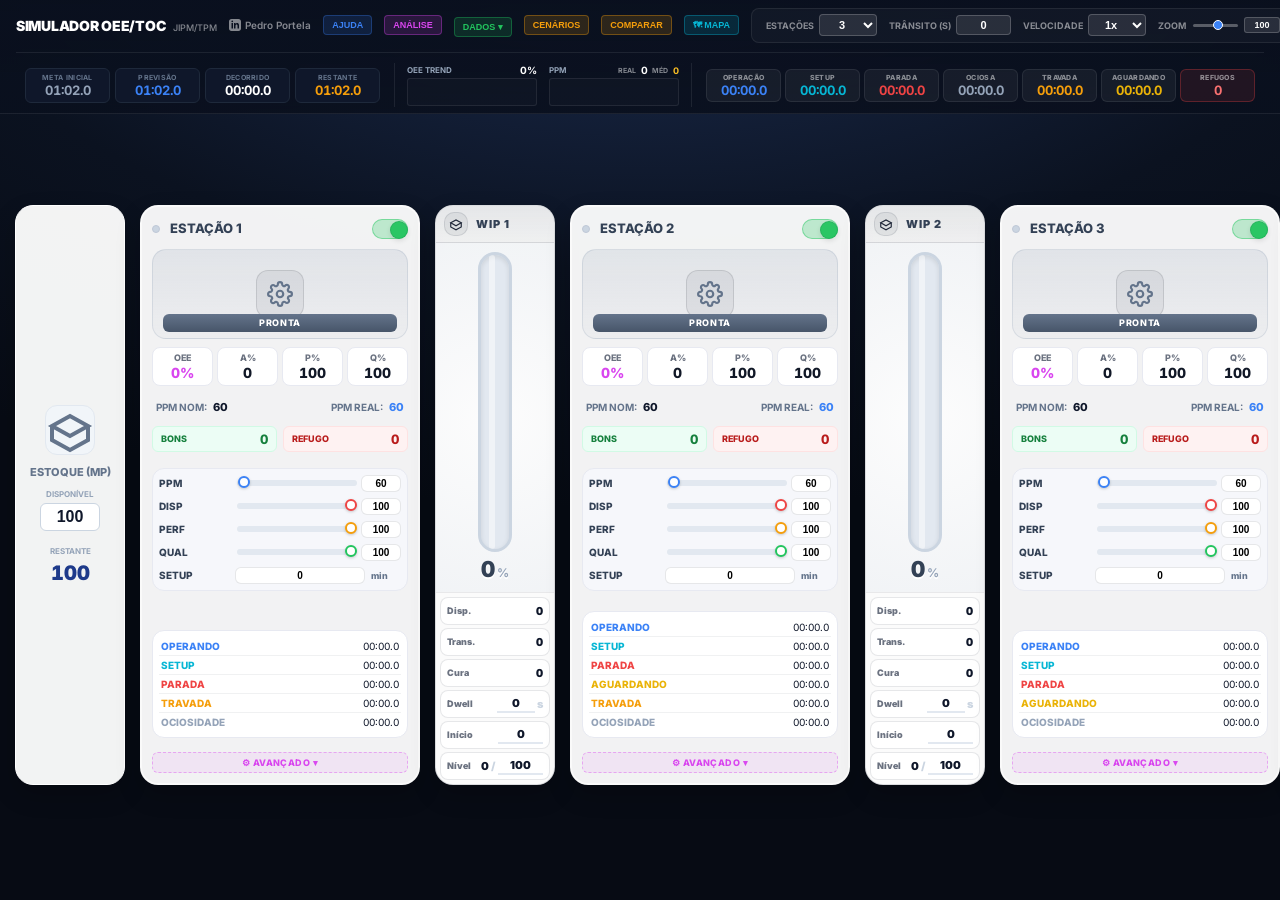
==== SIMULADOR - OEE.html @ 352d991d "Bloco 6.6: cenário com bifurcação + adicionar estação via MAPA - Toolbar do MAPA ganha [+ Estação]. " ====
<!doctype html>
<html lang="pt-br">
<head>
    <meta charset="utf-8"/>
    <meta name="viewport" content="width=device-width,initial-scale=1"/>
    <title>SIMULADOR - OEE / TOC</title>
    <link href="https://fonts.googleapis.com/css2?family=Inter:wght@400;600;800&family=Roboto+Mono:wght@500&display=swap" rel="stylesheet">
    <style>
        :root{
            --green:#22c55e; --red:#ef4444; --orange:#f59e0b; --yellow:#eab308;
            --blue:#3b82f6; --cyan: #06b6d4; --gray:#94a3b8; --navy:#1e3a8a;
            --purple: #d946ef; --purple-glow: rgba(217, 70, 239, 0.4);
            --bg-body: radial-gradient(1200px 600px at 50% -10%, #1d2f55 0%, #0b1220 60%, #070b14 100%);
            --top-bg: linear-gradient(180deg, rgba(10,16,30,.98), rgba(10,16,30,.92));
            --top-border: rgba(255,255,255,.08); --top-text: #fff; --top-muted: rgba(255,255,255,0.5);
            --input-bg: rgba(255,255,255,0.1); --input-border: rgba(255,255,255,0.2); --input-text: #fff;
            --panel2:#f6f7fb; --stroke:#e7e9f1; --shadow:0 10px 25px rgba(0,0,0,0.2);
            --text-main: #0f172a; --muted-main: #6b7280; --wip-w: 120px;
            --modal-bg: #0f172a; --modal-text: #f1f5f9; --modal-border: #1e293b;
        }
        input[type=number]::-webkit-inner-spin-button, input[type=number]::-webkit-outer-spin-button { -webkit-appearance: none; margin: 0; }
        input[type=number] { -moz-appearance: textfield; }
        body.light-mode {
            --bg-body: linear-gradient(135deg, #f0f2f5 0%, #e2e8f0 100%);
            --top-bg: rgba(255,255,255,0.95); --top-border: rgba(0,0,0,.06);
            --top-text: #1e293b; --top-muted: #64748b; --input-bg: #f1f5f9;
            --input-border: #cbd5e1; --input-text: #334155; --modal-bg: #ffffff;
            --modal-text: #0f172a; --modal-border: #cbd5e1;
        }
        *{box-sizing:border-box}
        body{ margin:0; font-family: 'Inter', sans-serif; color: var(--text-main); background: var(--bg-body); height:100vh; overflow:hidden; display: flex; flex-direction: column; transition: background 0.3s ease; }
        
        .topbar{ flex: 0 0 auto; z-index:30; padding: 6px 16px; background: var(--top-bg); border-bottom: 1px solid var(--top-border); backdrop-filter: blur(10px); display: flex; flex-direction: column; gap: 6px; color: var(--top-text); }
        .row1 { display: flex; align-items: center; justify-content: space-between; gap: 12px; height: 38px; }
        .left-group { display: flex; align-items: center; gap: 12px; }
        .brand-compact { display: flex; align-items: baseline; gap: 8px; }
        .brandTitle { font-weight: 900; font-size: 14px; color: var(--top-text); letter-spacing: -0.02em; white-space: nowrap; }
        .brandSub { font-size: 9px; color: var(--top-muted); font-weight: 500; white-space: nowrap; }
        .author-link { display: flex; align-items: center; gap: 4px; text-decoration: none; color: var(--top-muted); font-size: 10px; font-weight: 600; transition: color 0.2s; white-space: nowrap; }
        .author-link:hover { color: var(--top-text); }
        .author-link svg { width: 12px; height: 12px; fill: currentColor; }
        .help-btn { background: rgba(59, 130, 246, 0.15); border: 1px solid rgba(59, 130, 246, 0.3); color: var(--blue); padding: 4px 8px; border-radius: 4px; font-size: 9px; font-weight: 700; cursor: pointer; transition: all 0.2s; text-transform: uppercase; white-space: nowrap; }
        .help-btn:hover { background: var(--blue); color: #fff; border-color: var(--blue); }
        .center-configs { display: flex; align-items: center; gap: 12px; background: rgba(255,255,255,0.03); padding: 5px 14px; border-radius: 8px; border: 1px solid var(--top-border); }
        body.light-mode .center-configs { background: rgba(0,0,0,0.02); }
        .cfg { display: flex; align-items: center; gap: 5px; }
        .cfg-lbl { font-size: 9px; font-weight: 700; color: var(--top-muted); text-transform: uppercase; white-space: nowrap; }
        .cfg-input { background: var(--input-bg); border: 1px solid var(--input-border); color: var(--input-text); padding: 3px 5px; border-radius: 4px; font-weight: bold; font-size: 11px; width: 55px; text-align: center; }
        .cfg-input:focus { outline: none; border-color: var(--blue); }
        select.cfg-input { width: 58px; cursor: pointer; }
        select.cfg-input option { background: #fff; color: #333; }
        .zoom-row { display: flex; align-items: center; gap: 4px; }
        .zoom-row input[type=range] { width: 45px; height: 3px; background: rgba(255,255,255,0.3); border-radius: 2px; -webkit-appearance: none; cursor: pointer; }
        body.light-mode .zoom-row input[type=range] { background: rgba(0,0,0,0.2); }
        .zoom-row input[type=range]::-webkit-slider-thumb { -webkit-appearance: none; width: 10px; height: 10px; background: var(--blue); border-radius: 50%; border: 1px solid #fff; }
        .zoom-row input[type=number] { background: var(--input-bg); border: 1px solid var(--input-border); color: var(--top-text); width: 36px; padding: 2px; border-radius: 3px; text-align: center; font-size: 9px; font-weight: 700; }
        .right-group { display: flex; align-items: center; gap: 10px; }
        .toggles { display: flex; align-items: center; gap: 6px; }
        .tgl { display: flex; align-items: center; gap: 5px; font-size: 10px; font-weight: 600; color: var(--top-muted); cursor: pointer; padding: 4px 10px; border-radius: 4px; background: rgba(255,255,255,0.05); border: 1px solid var(--top-border); transition: all 0.2s; white-space: nowrap; }
        .tgl:hover { background: rgba(255,255,255,0.1); }
        .tgl input { width: 12px; height: 12px; accent-color: var(--cyan); margin: 0; cursor: pointer; }
        body.light-mode .tgl { background: rgba(0,0,0,0.03); }
        body.light-mode .tgl:hover { background: rgba(0,0,0,0.06); }
        .btns { display: flex; align-items: center; gap: 6px; }
        .iconBtn { background: var(--input-bg); border: 1px solid var(--input-border); color: var(--input-text); width: 28px; height: 28px; border-radius: 50%; cursor: pointer; font-size: 14px; display: grid; place-items: center; }
        .iconBtn:hover { background: rgba(255,255,255,0.15); }
        .startBtn { border-radius: 5px; background: var(--green); color: #052e16; border: none; padding: 0 14px; font-weight: 800; cursor: pointer; font-size: 11px; display: flex; align-items: center; gap: 5px; height: 28px; }
        .startBtn:hover { filter: brightness(1.1); }
        .startBtn:active { transform: scale(0.96); }
        .theme-toggle { display: flex; align-items: center; gap: 5px; }
        .theme-lbl { font-size: 9px; font-weight: 700; color: var(--top-muted); white-space: nowrap; }
        .switch { position: relative; width: 28px; height: 16px; }
        .switch input { opacity: 0; width: 0; height: 0; }
        .slider { position: absolute; cursor: pointer; top: 0; left: 0; right: 0; bottom: 0; background-color: #cbd5e1; transition: .3s; border-radius: 16px; }
        .slider:before { position: absolute; content: ""; height: 10px; width: 10px; left: 3px; bottom: 3px; background-color: white; transition: .3s; border-radius: 50%; }
        input:checked + .slider { background-color: var(--blue); }
        input:checked + .slider:before { transform: translateX(12px); }
        .switch input:checked + .slider.green-mode { background-color: #15803d !important; }
        .switch input:checked + .slider.green-mode:before { transform: translateX(12px); }
        
        .row2 { display: flex; align-items: center; justify-content: center; gap: 14px; padding-top: 10px; margin-top: 2px; border-top: 1px solid var(--top-border); }
        .time-group { display: flex; gap: 5px; }
        .time-card { background: #0f172a; border: 1px solid #1e293b; padding: 4px 10px; border-radius: 6px; display: flex; flex-direction: column; align-items: center; min-width: 85px; }
        body.light-mode .time-card { background: #fff; border-color: #e2e8f0; }
        body.light-mode .time-val { color: #0f172a; }
        .time-lbl { font-size: 7px; color: #64748b; font-weight: 700; text-transform: uppercase; letter-spacing: 0.3px; }
        .time-val { font-size: 13px; color: #fff; font-weight: 700; font-family: 'Inter', sans-serif; font-variant-numeric: tabular-nums; }
        .time-val.est { color: #94a3b8; }
        .time-val.curr { color: var(--blue); }
        .time-val.rem { color: var(--orange); }
        
        .chart-group { display: flex; gap: 12px; height: 44px; align-items: center; padding: 0 12px; border-left: 1px solid var(--top-border); border-right: 1px solid var(--top-border); }
        .mini-chart { display: flex; flex-direction: column; gap: 2px; width: 130px; }
        .chart-lbl { font-size: 8px; color: #94a3b8; font-weight: 700; display: flex; justify-content: space-between; align-items: center; }
        .chart-val-box { display: flex; gap: 4px; align-items: center; }
        .cv-main { color: var(--top-text); font-size: 10px; font-weight: 700; }
        .cv-sub { color: #fbbf24; font-size: 9px; }
        .cv-lbl-small { font-size: 7px; color: var(--top-muted); margin-right: 1px; }
        body.light-mode .cv-sub { color: var(--orange); }
        .svg-box { height: 28px; width: 100%; background: rgba(255,255,255,0.02); border-radius: 3px; overflow: hidden; border: 1px solid var(--top-border); }
        body.light-mode .svg-box { background: rgba(0,0,0,0.03); }
        .svg-box svg { display: block; width: 100%; height: 100%; }
        .chart-line { fill: none; stroke-width: 1.5; vector-effect: non-scaling-stroke; }
        
        .state-group { display: flex; gap: 4px; }
        .state-pill { display: flex; flex-direction: column; align-items: center; justify-content: center; padding: 3px 8px; min-width: 75px; border-radius: 6px; background: rgba(255,255,255,0.05); border: 1px solid var(--top-border); }
        body.light-mode .state-pill { background: #fff; border-color: #e2e8f0; }
        .state-pill.scrap-pill { border-color: rgba(239,68,68,0.3); background: rgba(239,68,68,0.1); }
        .st-lbl { font-size: 7px; font-weight: 800; color: var(--top-muted); text-transform: uppercase; letter-spacing: 0.3px; }
        .st-val { font-size: 13px; font-weight: 700; color: var(--top-text); font-variant-numeric: tabular-nums; }
        .st-op .st-val { color: var(--blue); }
        .st-pd .st-val { color: var(--red); }
        .st-oc .st-val { color: var(--gray); }
        .st-tr .st-val { color: var(--orange); }
        .st-ag .st-val { color: var(--yellow); }
        .st-sc .st-val { color: #f87171; }
        .st-su .st-val { color: var(--cyan); }
        
        .main { flex: 1 1 auto; width: 100%; overflow: auto; display: flex; align-items: flex-start; position: relative; padding-top: 10px; }
        .board { margin: auto; padding: 15px 15px 30px 15px; position: relative; display: flex; gap: 15px; align-items: flex-start; width: max-content; min-width: min-content; transform-origin: top center; transition: transform 0.1s linear; }
        .station, .nodeBox, .wipCol { margin-bottom: 20px; }
        .animLayer { position: absolute; inset: 0; pointer-events: none; z-index: 50; overflow: hidden; }
        .animBox { position: absolute; width: 16px; height: 16px; border-radius: 4px; border: 1px solid rgba(255,255,255,.8); box-shadow: 0 4px 10px rgba(0,0,0,0.3); opacity: 0; }
        body.light-mode .animBox { border: 1px solid rgba(0,0,0,0.1); }
        .animBox.normal { background: var(--blue); }
        .animBox.scrap { background: var(--red); }
        
        .nodeBox { flex: 0 0 110px; background: rgba(255,255,255,0.95); border-radius: 18px; padding: 15px 10px; display: flex; flex-direction: column; align-items: center; justify-content: center; box-shadow: var(--shadow); border: 1px solid #fff; min-height: 580px; z-index: 2; text-align: center; }
        .nodeBox .iconArea { width: 50px; height: 50px; background: #f1f5f9; border-radius: 12px; display: grid; place-items: center; margin-bottom: 10px; border: 1px solid #e2e8f0; color: #64748b; }
        .nodeBox .label { font-size: 11px; font-weight: 800; color: #64748b; text-transform: uppercase; }
        .lot-input-group { margin-top: 10px; display: flex; flex-direction: column; gap: 4px; align-items: center; }
        .lot-input-group label { font-size: 8px; font-weight: bold; color: #94a3b8; text-align: center; }
        .lot-input-group input { width: 60px; text-align: center; font-size: 16px; font-weight: bold; color: var(--text-main); border: 1px solid #cbd5e1; border-radius: 6px; padding: 4px; background: #fff; }
        .checkbox-group { margin-top: 15px; display: flex; flex-direction: column; align-items: center; gap: 4px; }
        .checkbox-lbl { font-size: 9px; font-weight: 800; color: #64748b; }
        #badgeLot { font-weight: 900; font-size: 20px; color: var(--navy); font-variant-numeric: tabular-nums; margin-top: 5px; }
        .stock-available-label { font-size: 8px; font-weight: 700; color: #94a3b8; margin-top: 2px; }
        .final-val { font-size: 28px; font-weight: 900; color: #16a34a; margin-top: 5px; font-variant-numeric: tabular-nums; }
        
        .station { flex: 0 0 280px; min-height: 580px; border-radius: 18px; background: rgba(255,255,255,.95); border: 2px solid rgba(255,255,255,.65); box-shadow: var(--shadow); padding: 10px; display: flex; flex-direction: column; gap: 8px; position: relative; color: var(--text-main); z-index: 2; transition: border-color 0.3s, box-shadow 0.3s; }
        .station.is-bottleneck { border-color: var(--purple); box-shadow: 0 0 25px var(--purple-glow); z-index: 3; }
        .bottleneck-badge { display: none; font-size: 13px; font-weight: 900; color: #fff; background: var(--purple); padding: 2px 8px; border-radius: 99px; animation: pulseBadge 2s infinite; }
        .station.is-bottleneck .bottleneck-badge { display: block; }
        @keyframes pulseBadge { 0%, 100% { transform: scale(1); opacity: 1; } 50% { transform: scale(1.05); opacity: 0.9; } }
        
        .stationHead { display: flex; align-items: center; justify-content: space-between; gap: 10px; min-height: 24px; }
        .stationTitle { display: flex; align-items: center; gap: 8px; font-weight: 800; font-size: 13px; color: #334155; }
        .station-name-input { background: transparent; border: none; font: inherit; font-weight: 800; color: inherit; width: 100px; padding: 2px; border-bottom: 1px solid transparent; }
        .station-name-input:focus { border-bottom-color: var(--blue); outline: none; }
        .dot { width: 8px; height: 8px; border-radius: 999px; background: #cbd5e1; border: 1px solid #bfc8d6; }
        .toggle { position: relative; width: 36px; height: 20px; border-radius: 999px; background: #e5e7eb; border: 1px solid #d1d5db; cursor: pointer; }
        .toggle::after { content: ''; position: absolute; top: 1px; left: 1px; width: 16px; height: 16px; border-radius: 999px; background: #fff; border: 1px solid rgba(17,24,39,.10); box-shadow: 0 2px 5px rgba(0,0,0,.1); transition: all .18s ease; }
        .toggle.on { background: rgba(34,197,94,.25); border-color: rgba(34,197,94,.45); }
        .toggle.on::after { left: 17px; background: rgba(34,197,94,.95); }
        .visual { height: 90px; border-radius: 14px; background: linear-gradient(180deg, rgba(148,163,184,.18), rgba(148,163,184,.05)); border: 1px solid rgba(148,163,184,.25); display: flex; align-items: center; justify-content: center; position: relative; overflow: hidden; }
        @keyframes spinGear { from { transform: rotate(0deg); } to { transform: rotate(360deg); } }
        .machineIcon { width: 48px; height: 48px; border-radius: 12px; background: rgba(17,24,39,.06); border: 1px solid rgba(17,24,39,.12); display: grid; place-items: center; transition: all 0.4s ease; }
        .machineIcon svg { width: 26px; height: 26px; stroke: #64748b; transition: stroke 0.3s ease; }
        .machineIcon.state-run { background: rgba(34,197,94, 0.15); border-color: rgba(34,197,94, 0.4); box-shadow: 0 0 20px rgba(34,197,94, 0.25); }
        .machineIcon.state-run svg { stroke: #16a34a; animation: spinGear 3s linear infinite; }
        .machineIcon.state-down { background: rgba(239,68,68, 0.15); border-color: rgba(239,68,68, 0.4); }
        .machineIcon.state-down svg { stroke: #dc2626; }
        .machineIcon.state-setup { background: rgba(6,182,212, 0.15); border-color: rgba(6,182,212, 0.4); }
        .machineIcon.state-setup svg { stroke: var(--cyan); }
        .machineIcon.state-finished { background: rgba(217, 70, 239, 0.15); border-color: rgba(217, 70, 239, 0.4); }
        .machineIcon.state-finished svg { stroke: var(--purple); }
        .statusPill { position: absolute; left: 10px; right: 10px; bottom: 6px; height: 18px; border-radius: 6px; display: flex; align-items: center; justify-content: center; font-size: 9px; font-weight: 800; letter-spacing: .06em; color: #fff; }
        .statusPill.gray { background: linear-gradient(180deg, #64748b, #475569); }
        .statusPill.green { background: linear-gradient(180deg, #065f46, #16a34a); }
        .statusPill.red { background: linear-gradient(180deg, #7f1d1d, #ef4444); }
        .statusPill.orange { background: linear-gradient(180deg, #d97706, #f59e0b); }
        .statusPill.yellow { background: linear-gradient(180deg, #ca8a04, #eab308); color: #422006; }
        .statusPill.cyan { background: linear-gradient(180deg, #0891b2, #06b6d4); }
        .statusPill.purple { background: linear-gradient(180deg, #7e22ce, #a855f7); }
        .kpiRow { display: grid; grid-template-columns: repeat(4, 1fr); gap: 4px; }
        .kbox { border-radius: 8px; background: #fff; border: 1px solid var(--stroke); padding: 4px 2px; text-align: center; }
        .kbox .klabel { font-size: 9px; color: var(--muted-main); font-weight: 800; }
        .kbox .kval { margin-top: 1px; font-size: 14px; font-weight: 800; color: var(--purple); font-variant-numeric: tabular-nums; }
        .kbox .kval.small { color: #111827; }
        .info-header { display: flex; justify-content: space-between; padding: 0 4px; margin-top: 6px; margin-bottom: 4px; font-size: 10px; font-weight: 700; color: #64748b; }
        .info-header b { color: #0f172a; margin-left: 4px; font-weight: 800; font-size: 11px; }
        .info-header .blue { color: var(--blue); }
        .info-cards { display: grid; grid-template-columns: 1fr 1fr; gap: 6px; margin-bottom: 6px; }
        .card-stat { display: flex; justify-content: space-between; align-items: center; padding: 4px 8px; border-radius: 6px; border: 1px solid transparent; }
        .card-stat.green { background: #ecfdf5; border-color: #d1fae5; color: #15803d; }
        .card-stat.red { background: #fef2f2; border-color: #fee2e2; color: #b91c1c; }
        .card-stat span { font-size: 9px; font-weight: 800; text-transform: uppercase; }
        .card-stat b { font-size: 13px; font-weight: 800; font-variant-numeric: tabular-nums; }
        .sliders { margin-top: 2px; display: flex; flex-direction: column; gap: 6px; padding: 6px; border-radius: 12px; background: var(--panel2); border: 1px solid var(--stroke); }
        .srow { display: grid; grid-template-columns: 70px 1fr 40px; gap: 6px; align-items: center; font-size: 10px; }
        .srow .name { font-weight: 800; color: #334155; }
        .srow input[type=range] { width: 100%; cursor: pointer; height: 6px; border-radius: 3px; background: #e2e8f0; -webkit-appearance: none; }
        .srow input[type=range]::-webkit-slider-thumb { -webkit-appearance: none; width: 12px; height: 12px; border-radius: 50%; background: #fff; border: 2px solid currentColor; box-shadow: 0 1px 3px rgba(0,0,0,0.2); margin-top: -3px; }
        .srow input[type=number] { width: 100%; border-radius: 6px; border: 1px solid rgba(15,23,42,.10); background: #fff; padding: 2px 0; font-weight: 800; font-variant-numeric: tabular-nums; text-align: center; font-size: 10px; outline: none; }
        .srow.nom input[type=range] { color: var(--blue); }
        .srow.a input[type=range] { color: var(--red); }
        .srow.p input[type=range] { color: var(--orange); }
        .srow.q input[type=range] { color: var(--green); }
        .srow.setup-row { grid-template-columns: 70px 1fr 30px; }
        .times { margin-top: auto; padding: 6px; border-radius: 12px; background: #fff; border: 1px solid var(--stroke); font-size: 10px; }
        .trow { display: flex; justify-content: space-between; gap: 10px; padding: 3px 2px; border-bottom: 1px solid rgba(15,23,42,.06); font-variant-numeric: tabular-nums; }
        .trow:last-child { border-bottom: none; }
        .tname { font-weight: 800; }
        .tname.op { color: var(--blue); }
        .tname.down { color: var(--red); }
        .tname.wait { color: var(--yellow); }
        .tname.block { color: var(--orange); }
        .tname.idle { color: var(--gray); }
        .tname.setup { color: var(--cyan); }
        .wipCol { flex: 0 0 var(--wip-w); max-width: var(--wip-w); min-width: 100px; z-index: 2; }
        .wipCard { width: 100%; border-radius: 18px; background: rgba(255,255,255,.95); border: 1px solid rgba(17,24,39,.10); box-shadow: var(--shadow); overflow: hidden; display: flex; flex-direction: column; min-height: 580px; }
        .wipHead { padding: 6px 8px; display: flex; align-items: center; gap: 8px; background: linear-gradient(180deg, rgba(15,23,42,.06), rgba(15,23,42,.01)); border-bottom: 1px solid rgba(15,23,42,.08); }
        .wipIcon { width: 24px; height: 24px; border-radius: 10px; background: rgba(15,23,42,.06); border: 1px solid rgba(15,23,42,.10); display: grid; place-items: center; }
        .wipIcon svg { width: 14px; height: 14px; opacity: .92; }
        .wipTitle { font-weight: 900; letter-spacing: .08em; font-size: 11px; color: #334155; }
        .wipMid { flex: 1; padding: 8px 6px; display: flex; flex-direction: column; align-items: center; justify-content: center; gap: 4px; background: radial-gradient(circle at center, rgba(255,255,255,0.8) 0%, rgba(241,245,249,0.5) 100%); min-height: 300px; position: relative; }
        .thermoTrack { width: 34px; height: 300px; background: #e2e8f0; border-radius: 99px; border: 3px solid #cbd5e1; box-shadow: inset 0 2px 5px rgba(0,0,0,0.1); position: relative; overflow: hidden; }
        .thermoTrack::after { content: ''; position: absolute; top: 0; bottom: 0; left: 8px; width: 6px; background: rgba(255,255,255,0.5); border-radius: 99px; z-index: 5; }
        .thermoFill { position: absolute; bottom: 0; left: 0; right: 0; width: 100%; height: 0%; background: linear-gradient(to top, #22c55e 0%, #facc15 50%, #ef4444 100%); transition: height 0.3s cubic-bezier(0.4, 0, 0.2, 1); z-index: 1; }
        .pctBig { font-size: 22px; font-weight: 900; color: #334155; font-variant-numeric: tabular-nums; text-shadow: 0 2px 0 #fff; }
        .pctBig span { font-size: 12px; color: #94a3b8; font-weight: 700; margin-left: 2px; }
        .wipBlocked { position: absolute; top: 50%; left: 50%; transform: translate(-50%, -50%); padding: 6px 10px; border-radius: 8px; background: rgba(239, 68, 68, 0.95); border: 2px solid #fff; color: #fff; font-weight: 900; font-size: 11px; box-shadow: 0 10px 30px rgba(220, 38, 38, 0.4); display: none; z-index: 10; }
        .wipFoot { padding: 4px; display: flex; flex-direction: column; gap: 3px; background: rgba(255,255,255,.72); border-top: 1px solid rgba(15,23,42,.08); }
        .wipMini { border-radius: 8px; background: #fff; border: 1px solid rgba(15,23,42,.10); padding: 3px 6px; display: flex; justify-content: space-between; align-items: center; min-height: 28px; }
        .wipMini .lbl { font-size: 9px; font-weight: 900; color: var(--muted-main); }
        .wipMini .val { font-size: 11px; font-weight: 900; color: var(--text-main); font-variant-numeric: tabular-nums; }
        .wipInputGroup { display: flex; align-items: center; gap: 2px; font-size: 11px; font-weight: 900; color: var(--text-main); }
        .wipInputGroup input { width: 45px; font-size: 11px; border: none; border-bottom: 2px solid #e2e8f0; outline: none; background: transparent; font: inherit; text-align: center; color: var(--text-main); }
        .wipInputGroup input:focus { border-color: var(--blue); }
        .wipInputGroup .slash { color: #cbd5e1; }
        .modal { display: none; position: fixed; z-index: 100; left: 0; top: 0; width: 100%; height: 100%; overflow: auto; background-color: rgba(0,0,0,0.5); backdrop-filter: blur(4px); }
        .modal-content { background-color: var(--modal-bg); margin: 3% auto; padding: 25px; border: 1px solid var(--modal-border); width: 90%; max-width: 900px; border-radius: 16px; box-shadow: 0 25px 50px -12px rgba(0, 0, 0, 0.5); color: var(--modal-text); max-height: 90vh; overflow-y: auto; }
        .close { color: #aaa; float: right; font-size: 28px; font-weight: bold; cursor: pointer; }
        .close:hover { color: var(--blue); }
        .modal h2 { font-size: 22px; font-weight: 800; color: var(--blue); margin-bottom: 20px; border-bottom: 1px solid var(--modal-border); padding-bottom: 10px; }
        .modal h3 { font-size: 16px; font-weight: 700; color: var(--cyan); margin-top: 25px; margin-bottom: 10px; }
        .modal p, .modal li { font-size: 14px; line-height: 1.7; color: var(--modal-text); opacity: 0.9; }
        .modal ul { margin-left: 20px; margin-bottom: 15px; }
        .modal li { margin-bottom: 8px; }
        .modal code { background: rgba(255,255,255,0.1); padding: 2px 6px; border-radius: 4px; font-family: monospace; font-size: 13px; color: var(--orange); }
        .modal strong { color: var(--top-text); }
        .help-section { background: rgba(255,255,255,0.03); padding: 15px; border-radius: 10px; margin-bottom: 15px; border: 1px solid var(--modal-border); }
        .help-section h4 { font-size: 13px; font-weight: 700; color: var(--green); margin-bottom: 8px; text-transform: uppercase; }
        .glossary-grid { display: grid; grid-template-columns: 1fr 1fr; gap: 15px; margin-top: 15px; }
        .g-item { background: rgba(255,255,255,0.03); padding: 12px; border-radius: 8px; border: 1px solid var(--modal-border); }
        .g-title { font-size: 11px; font-weight: 800; text-transform: uppercase; color: var(--gray); margin-bottom: 5px; }
        .g-desc { font-size: 13px; line-height: 1.5; }
        
        /* Estilos para os novos indicadores */
        .extra-stats { margin-top: 15px; display: flex; flex-direction: column; gap: 8px; width: 100%; }
        .extra-stat-item { display: flex; flex-direction: column; align-items: center; padding: 6px 8px; background: #f8fafc; border: 1px solid #e2e8f0; border-radius: 8px; }
        .extra-stat-label { font-size: 8px; font-weight: 700; color: #64748b; text-transform: uppercase; }
        .extra-stat-value { font-size: 16px; font-weight: 800; color: #334155; font-variant-numeric: tabular-nums; }
        .extra-stat-value.wip-balance { font-size: 14px; color: #0369a1; }

        /* === Bloco 1: Diagnóstico Visual === */
        .analytics-btn { background: rgba(217, 70, 239, 0.15); border: 1px solid rgba(217, 70, 239, 0.35); color: var(--purple); padding: 4px 8px; border-radius: 4px; font-size: 9px; font-weight: 700; cursor: pointer; transition: all 0.2s; text-transform: uppercase; white-space: nowrap; }
        .analytics-btn:hover { background: var(--purple); color: #fff; }
        .modal-content.analytics { max-width: 1100px; }
        .tab-bar { display: flex; gap: 4px; margin: 10px 0 18px; border-bottom: 1px solid var(--modal-border); }
        .tab-btn { background: transparent; border: none; color: var(--modal-text); opacity: 0.6; padding: 8px 14px; cursor: pointer; font-size: 12px; font-weight: 700; border-bottom: 2px solid transparent; text-transform: uppercase; letter-spacing: 0.04em; }
        .tab-btn:hover { opacity: 1; }
        .tab-btn.active { opacity: 1; color: var(--blue); border-bottom-color: var(--blue); }
        .tab-pane { display: none; }
        .tab-pane.active { display: block; }
        .analytics-summary { display: flex; gap: 12px; flex-wrap: wrap; margin-bottom: 14px; }
        .a-stat { background: rgba(255,255,255,0.04); border: 1px solid var(--modal-border); padding: 8px 14px; border-radius: 8px; min-width: 110px; }
        .a-stat-lbl { font-size: 9px; color: var(--gray); font-weight: 800; text-transform: uppercase; letter-spacing: 0.04em; }
        .a-stat-val { font-size: 18px; font-weight: 800; color: var(--modal-text); margin-top: 2px; font-variant-numeric: tabular-nums; }
        .a-stat-val.bn { color: var(--purple); }
        .a-stat-val.takt { color: var(--cyan); }
        .chart-wrap { background: rgba(255,255,255,0.03); border: 1px solid var(--modal-border); border-radius: 10px; padding: 14px; }
        .chart-wrap svg { display: block; width: 100%; }
        .legend { display: flex; gap: 12px; flex-wrap: wrap; margin-top: 10px; font-size: 11px; }
        .legend-item { display: flex; align-items: center; gap: 5px; color: var(--modal-text); opacity: 0.9; }
        .legend-swatch { width: 12px; height: 12px; border-radius: 3px; }
        .swatch-run { background: #22c55e; }
        .swatch-setup { background: #06b6d4; }
        .swatch-down { background: #ef4444; }
        .swatch-block { background: #f59e0b; }
        .swatch-wait { background: #eab308; }
        .swatch-idle { background: #94a3b8; }
        .empty-note { text-align: center; padding: 30px; color: var(--gray); font-size: 13px; font-style: italic; }

        /* === Bloco 2: Export & Reprodutibilidade === */
        .data-btn { background: rgba(34, 197, 94, 0.15); border: 1px solid rgba(34, 197, 94, 0.35); color: var(--green); padding: 4px 8px; border-radius: 4px; font-size: 9px; font-weight: 700; cursor: pointer; transition: all 0.2s; text-transform: uppercase; white-space: nowrap; }
        .data-btn:hover { background: var(--green); color: #052e16; }
        .data-menu-wrap { position: relative; display: inline-block; }
        .data-menu { display: none; position: absolute; top: calc(100% + 4px); left: 0; background: #0f172a; border: 1px solid rgba(255,255,255,0.12); border-radius: 8px; padding: 4px; min-width: 200px; box-shadow: 0 10px 30px rgba(0,0,0,0.4); z-index: 50; }
        body.light-mode .data-menu { background: #fff; border-color: #cbd5e1; }
        .data-menu.open { display: block; }
        .data-menu button { display: block; width: 100%; text-align: left; background: transparent; border: none; color: var(--top-text); padding: 7px 10px; font-size: 11px; font-weight: 600; cursor: pointer; border-radius: 4px; }
        .data-menu button:hover { background: rgba(255,255,255,0.08); }
        body.light-mode .data-menu button:hover { background: rgba(0,0,0,0.05); }
        .data-menu hr { border: none; border-top: 1px solid rgba(255,255,255,0.08); margin: 4px 0; }
        body.light-mode .data-menu hr { border-top-color: #e2e8f0; }
        .data-menu .group-title { font-size: 9px; color: var(--gray); font-weight: 800; text-transform: uppercase; padding: 6px 10px 2px; letter-spacing: 0.05em; }
        .seed-input { background: var(--input-bg); border: 1px solid var(--input-border); color: var(--input-text); padding: 3px 5px; border-radius: 4px; font-weight: bold; font-size: 11px; width: 70px; text-align: center; font-family: 'Roboto Mono', monospace; }
        .seed-input:focus { outline: none; border-color: var(--blue); }
        .toast { position: fixed; bottom: 20px; left: 50%; transform: translateX(-50%) translateY(20px); background: #0f172a; color: #fff; padding: 10px 18px; border-radius: 8px; font-size: 12px; font-weight: 600; box-shadow: 0 10px 30px rgba(0,0,0,0.4); border: 1px solid rgba(34,197,94,0.4); opacity: 0; transition: all 0.25s; z-index: 200; pointer-events: none; }
        .toast.show { opacity: 1; transform: translateX(-50%) translateY(0); }
        .toast.error { border-color: rgba(239,68,68,0.5); }

        /* === Bloco 3: Painel Avançado por estação === */
        .adv-toggle { margin-top: 6px; background: rgba(217, 70, 239, 0.08); border: 1px dashed rgba(217, 70, 239, 0.4); color: var(--purple); font-size: 9px; font-weight: 800; text-transform: uppercase; letter-spacing: 0.05em; padding: 4px 6px; border-radius: 6px; cursor: pointer; text-align: center; user-select: none; }
        .adv-toggle:hover { background: rgba(217, 70, 239, 0.15); }
        .adv-panel { display: none; margin-top: 6px; padding: 8px; border-radius: 10px; background: linear-gradient(180deg, rgba(217, 70, 239, 0.05), rgba(217, 70, 239, 0.02)); border: 1px solid rgba(217, 70, 239, 0.2); flex-direction: column; gap: 5px; }
        .adv-panel.open { display: flex; }
        .adv-row { display: grid; grid-template-columns: 1fr 50px 26px; gap: 4px; align-items: center; font-size: 9px; }
        .adv-row .nm { font-weight: 800; color: #334155; text-transform: uppercase; letter-spacing: 0.02em; }
        .adv-row .un { font-size: 8px; font-weight: 700; color: #94a3b8; }
        .adv-row input[type=number] { width: 100%; border-radius: 4px; border: 1px solid #cbd5e1; background: #fff; padding: 2px 0; font-weight: 700; text-align: center; font-size: 10px; outline: none; }
        .adv-row.chk { grid-template-columns: 1fr auto; }
        .adv-row.chk input[type=checkbox] { accent-color: var(--purple); width: 14px; height: 14px; cursor: pointer; }
        .adv-counters { display: flex; gap: 5px; font-size: 8px; color: var(--muted-main); padding-top: 4px; border-top: 1px dashed rgba(15,23,42,0.1); justify-content: space-between; }
        .adv-counters b { color: var(--purple); }

        /* === Bloco 6.4: Vista MAPA === */
        .map-btn { background: rgba(6, 182, 212, 0.15); border: 1px solid rgba(6, 182, 212, 0.35); color: var(--cyan); padding: 4px 8px; border-radius: 4px; font-size: 9px; font-weight: 700; cursor: pointer; transition: all 0.2s; text-transform: uppercase; white-space: nowrap; }
        .map-btn:hover { background: var(--cyan); color: #052e16; }
        .map-view { display: none; position: fixed; inset: 0; z-index: 90; background: radial-gradient(1400px 800px at 50% -10%, #1d2f55 0%, #0b1220 60%, #050810 100%); }
        .map-view.open { display: block; }
        .map-svg { display: block; width: 100%; height: 100%; touch-action: none; cursor: grab; }
        .map-svg:active { cursor: grabbing; }
        .map-toolbar { position: absolute; top: 14px; left: 14px; display: flex; gap: 6px; z-index: 5; background: rgba(15,23,42,0.75); padding: 8px; border-radius: 10px; border: 1px solid rgba(255,255,255,0.08); backdrop-filter: blur(8px); }
        .map-toolbar button { background: rgba(255,255,255,0.08); border: 1px solid rgba(255,255,255,0.15); color: #e2e8f0; padding: 6px 12px; border-radius: 6px; font-size: 11px; font-weight: 700; cursor: pointer; }
        .map-toolbar button:hover { background: rgba(6,182,212,0.25); border-color: var(--cyan); color: #fff; }
        .map-toolbar button.close { background: rgba(239,68,68,0.2); border-color: rgba(239,68,68,0.4); color: #fca5a5; }
        .map-toolbar button.close:hover { background: rgba(239,68,68,0.4); color: #fff; }
        .map-info { position: absolute; top: 14px; right: 14px; z-index: 5; background: rgba(15,23,42,0.75); padding: 8px 14px; border-radius: 10px; border: 1px solid rgba(255,255,255,0.08); color: #e2e8f0; font-size: 11px; font-weight: 600; backdrop-filter: blur(8px); }
        .map-info b { color: var(--cyan); }
        .minimap { position: absolute; bottom: 14px; right: 14px; width: 220px; height: 140px; background: rgba(15,23,42,0.85); border: 1px solid rgba(255,255,255,0.12); border-radius: 8px; box-shadow: 0 10px 30px rgba(0,0,0,0.4); cursor: pointer; }
        .map-legend { position: absolute; bottom: 14px; left: 14px; z-index: 5; background: rgba(15,23,42,0.75); padding: 8px 12px; border-radius: 10px; border: 1px solid rgba(255,255,255,0.08); display: flex; gap: 14px; font-size: 10px; color: #cbd5e1; backdrop-filter: blur(8px); }
        .map-legend .leg-item { display: flex; align-items: center; gap: 5px; }
        .map-legend .leg-swatch { width: 14px; height: 14px; border-radius: 3px; border: 1px solid rgba(255,255,255,0.2); }
        .map-node-rect { rx: 8; cursor: default; transition: filter 0.2s; }
        .map-node-rect:hover { filter: brightness(1.15); }
        .map-node-rect.bottleneck { stroke: var(--purple); stroke-width: 3; filter: drop-shadow(0 0 12px var(--purple-glow)); }
        .map-edge { fill: none; stroke: rgba(148,163,184,0.4); stroke-width: 2; }
        .map-edge.active { stroke: rgba(34,197,94,0.7); stroke-width: 2.5; }
        .map-node-label { font-family: 'Inter', sans-serif; font-weight: 700; fill: #f1f5f9; pointer-events: none; }
        .map-node-sub { font-family: 'Roboto Mono', monospace; fill: #cbd5e1; pointer-events: none; }
        .map-anim-piece { pointer-events: none; }

        /* === Bloco 6.5: Editor === */
        .map-toolbar .mode-on { background: var(--cyan) !important; color: #052e16 !important; border-color: var(--cyan) !important; }
        .map-node-g { cursor: pointer; }
        .map-node-g.selected .map-node-rect { stroke: #facc15; stroke-width: 3; }
        .map-node-g.connect-src .map-node-rect { stroke: var(--cyan); stroke-width: 3; stroke-dasharray: 4,2; }
        .map-props { position: absolute; top: 72px; right: 14px; width: 240px; background: rgba(15,23,42,0.92); border: 1px solid rgba(255,255,255,0.12); border-radius: 10px; padding: 12px; backdrop-filter: blur(8px); color: #e2e8f0; font-size: 12px; z-index: 5; display: none; }
        .map-props.open { display: block; }
        .map-props h4 { margin: 0 0 10px; color: var(--cyan); font-size: 13px; }
        .map-props label { display: grid; grid-template-columns: 80px 1fr; gap: 6px; align-items: center; margin-bottom: 8px; font-size: 11px; }
        .map-props input { background: rgba(255,255,255,0.08); border: 1px solid rgba(255,255,255,0.15); color: #fff; padding: 4px 6px; border-radius: 4px; font-size: 11px; }
        .map-props .row-actions { display: flex; gap: 6px; margin-top: 10px; }
        .map-props .row-actions button { flex: 1; padding: 5px; background: rgba(255,255,255,0.08); border: 1px solid rgba(255,255,255,0.15); color: #e2e8f0; border-radius: 5px; font-size: 11px; cursor: pointer; font-weight: 600; }
        .map-props .row-actions .danger { background: rgba(239,68,68,0.2); border-color: rgba(239,68,68,0.4); color: #fca5a5; }
        .map-props .row-actions .danger:hover { background: rgba(239,68,68,0.4); color: #fff; }
        .linear-warn { display: none; padding: 20px; background: rgba(245, 158, 11, 0.15); border: 1px solid rgba(245, 158, 11, 0.4); border-radius: 12px; color: #fbbf24; text-align: center; font-size: 14px; margin: 20px; }
        .linear-warn.show { display: block; }
        .linear-warn b { color: #fde68a; }

        /* === Bloco 4: Cenários e Comparador === */
        .scenario-btn { background: rgba(245, 158, 11, 0.15); border: 1px solid rgba(245, 158, 11, 0.35); color: var(--orange); padding: 4px 8px; border-radius: 4px; font-size: 9px; font-weight: 700; cursor: pointer; transition: all 0.2s; text-transform: uppercase; white-space: nowrap; }
        .scenario-btn:hover { background: var(--orange); color: #1a1209; }
        .scenarios-grid { display: grid; grid-template-columns: 1fr 1fr; gap: 12px; }
        .scenario-card { background: rgba(255,255,255,0.04); border: 1px solid var(--modal-border); border-radius: 10px; padding: 14px; cursor: pointer; transition: all 0.2s; }
        .scenario-card:hover { background: rgba(245, 158, 11, 0.1); border-color: var(--orange); transform: translateY(-2px); }
        .scenario-title { font-size: 13px; font-weight: 800; color: var(--orange); margin-bottom: 4px; }
        .scenario-objective { font-size: 11px; color: var(--cyan); margin-bottom: 6px; font-weight: 600; }
        .scenario-desc { font-size: 12px; opacity: 0.85; line-height: 1.5; }
        .scenario-tags { margin-top: 8px; display: flex; gap: 4px; flex-wrap: wrap; }
        .scenario-tag { font-size: 9px; padding: 2px 6px; border-radius: 4px; background: rgba(217, 70, 239, 0.15); color: var(--purple); font-weight: 700; }
        .compare-cols { display: grid; grid-template-columns: 1fr 1fr; gap: 14px; margin-top: 14px; }
        .compare-col { background: rgba(255,255,255,0.04); border: 1px solid var(--modal-border); border-radius: 10px; padding: 12px; }
        .compare-head { display: flex; justify-content: space-between; align-items: center; margin-bottom: 8px; font-weight: 700; color: var(--blue); border-bottom: 1px solid var(--modal-border); padding-bottom: 6px; }
        .compare-row { display: grid; grid-template-columns: 1.2fr 1fr 1fr 0.8fr; gap: 6px; padding: 4px 2px; font-size: 11px; align-items: center; border-bottom: 1px dotted rgba(255,255,255,0.05); }
        .compare-row.header { font-weight: 800; opacity: 0.7; font-size: 10px; text-transform: uppercase; }
        .compare-row .delta { font-weight: 700; text-align: right; }
        .delta.up { color: #22c55e; }
        .delta.down { color: #ef4444; }
        .delta.flat { color: var(--gray); }
        .compare-actions { display: flex; gap: 8px; margin-bottom: 12px; }
        .file-pick-btn { background: var(--input-bg); border: 1px solid var(--input-border); color: var(--input-text); padding: 8px 14px; border-radius: 6px; font-size: 12px; cursor: pointer; font-weight: 600; }
        .file-pick-btn:hover { background: rgba(255,255,255,0.15); }
    </style>
</head>
<body>

<div class="topbar">
    <div class="row1">
        <div class="left-group">
            <div class="brand-compact">
                <span class="brandTitle">SIMULADOR OEE/TOC</span>
                <span class="brandSub">JIPM/TPM</span>
            </div>
            <a href="https://www.linkedin.com/in/pedro-ag-portela/" target="_blank" class="author-link">
                <svg viewBox="0 0 24 24"><path d="M19 0h-14c-2.761 0-5 2.239-5 5v14c0 2.761 2.239 5 5 5h14c2.762 0 5-2.239 5-5v-14c0-2.761-2.238-5-5-5zm-11 19h-3v-11h3v11zm-1.5-12.268c-.966 0-1.75-.79-1.75-1.764s.784-1.764 1.75-1.764 1.75.79 1.75 1.764-.783 1.764-1.75 1.764zm13.5 12.268h-3v-5.604c0-3.368-4-3.113-4 0v5.604h-3v-11h3v1.765c1.396-2.586 7-2.777 7 2.476v6.759z"/></svg>
                Pedro Portela
            </a>
            <button class="help-btn" onclick="openHelp()">AJUDA</button>
            <button class="analytics-btn" onclick="openAnalytics()">ANÁLISE</button>
            <div class="data-menu-wrap">
                <button class="data-btn" onclick="toggleDataMenu(event)">DADOS ▾</button>
                <div class="data-menu" id="dataMenu">
                    <div class="group-title">Exportar</div>
                    <button onclick="exportCSV()">📊 KPIs por estação (CSV)</button>
                    <button onclick="exportSnapshot()">📦 Snapshot completo (JSON)</button>
                    <hr>
                    <div class="group-title">Configuração</div>
                    <button onclick="saveConfig()">💾 Guardar configuração</button>
                    <button onclick="document.getElementById('loadConfigInput').click()">📂 Carregar configuração</button>
                    <button onclick="saveConfigLocal()">⭐ Guardar em browser</button>
                    <button onclick="loadConfigLocal()">↻ Restaurar do browser</button>
                    <hr>
                    <button onclick="openPrefs()">⚙ Preferências…</button>
                </div>
                <input type="file" id="loadConfigInput" accept=".json,application/json" style="display:none" onchange="loadConfigFile(event)">
            </div>
            <button class="scenario-btn" onclick="openScenarios()">CENÁRIOS</button>
            <button class="scenario-btn" onclick="openCompare()" title="Comparar dois snapshots JSON">COMPARAR</button>
            <button class="map-btn" onclick="openMap()" title="Vista em grafo da linha">🗺 MAPA</button>
        </div>

        <div class="center-configs">
            <div class="cfg">
                <span class="cfg-lbl">ESTAÇÕES</span>
                <select id="stationsSelect" class="cfg-input">
                    <option value="2">2</option><option value="3" selected>3</option><option value="4">4</option><option value="5">5</option><option value="6">6</option><option value="7">7</option><option value="8">8</option>
                </select>
            </div>
            <div class="cfg">
                <span class="cfg-lbl">TRÂNSITO (s)</span>
                <input id="transitTimeInput" class="cfg-input" type="number" min="0" max="999" value="0">
            </div>
            <div class="cfg">
                <span class="cfg-lbl">VELOCIDADE</span>
                <select id="speedSelect" class="cfg-input">
                    <option value="1">1x</option><option value="2">2x</option><option value="4">4x</option><option value="8">8x</option><option value="10">10x</option><option value="20">20x</option><option value="100">100x</option>
                </select>
            </div>
            <div class="cfg">
                <span class="cfg-lbl">ZOOM</span>
                <div class="zoom-row">
                    <input id="zoomSlider" type="range" min="30" max="150" step="5" value="100">
                    <input id="zoomInput" type="number" min="30" max="150" value="100">
                </div>
            </div>
            <div class="cfg" title="Semente para reprodutibilidade (0 = aleatório)">
                <span class="cfg-lbl">SEED</span>
                <input id="seedInput" class="seed-input" type="text" value="0" maxlength="10">
            </div>
        </div>

        <div class="right-group">
            <div class="toggles">
                <label class="tgl"><input type="checkbox" id="chkKeepParams">Manter Parâmetros</label>
                <label class="tgl"><input type="checkbox" id="chkFlushLine">Esgotar Linha</label>
            </div>
            <div class="btns">
                <button class="iconBtn" id="btnReset" title="Reset">⟲</button>
                <button class="startBtn" id="btnStart"><span>▶</span> INICIAR</button>
            </div>
            <div class="theme-toggle">
                <span class="theme-lbl">Claro</span>
                <label class="switch"><input type="checkbox" id="chkTheme"><span class="slider"></span></label>
            </div>
        </div>
    </div>

    <div class="row2">
        <div class="time-group">
            <div class="time-card"><div class="time-lbl">META INICIAL</div><div class="time-val est" id="t_init">00:00.0</div></div>
            <div class="time-card" title="Previsão de tempo de conclusão (P50 / P90 com MTBF ativo)"><div class="time-lbl">PREVISÃO</div><div class="time-val curr" id="t_est_curr">00:00.0</div><div class="time-lbl" id="t_est_p90" style="display:none; color:#fbbf24; font-size:8px; margin-top:1px;"></div></div>
            <div class="time-card"><div class="time-lbl">DECORRIDO</div><div class="time-val" id="t_elap">00:00.0</div></div>
            <div class="time-card"><div class="time-lbl">RESTANTE</div><div class="time-val rem" id="t_rem">00:00.0</div></div>
        </div>

        <div class="chart-group">
            <div class="mini-chart">
                <div class="chart-lbl"><span>OEE TREND</span><span class="cv-main" id="val_oee_now">0%</span></div>
                <div class="svg-box"><svg id="chartOEE"></svg></div>
            </div>
            <div class="mini-chart">
                <div class="chart-lbl">
                    <span>PPM</span>
                    <div class="chart-val-box">
                        <span class="cv-lbl-small">REAL</span><span class="cv-main" id="val_ppm_now">0</span>
                        <span class="cv-lbl-small">MÉD</span><span class="cv-sub" id="val_ppm_avg">0</span>
                    </div>
                </div>
                <div class="svg-box"><svg id="chartPPM"></svg></div>
            </div>
        </div>

        <div class="state-group">
            <div class="state-pill st-op"><div class="st-lbl">OPERAÇÃO</div><div class="st-val" id="g_run">00:00</div></div>
            <div class="state-pill st-su"><div class="st-lbl">SETUP</div><div class="st-val" id="g_setup_run">00:00</div></div>
            <div class="state-pill st-pd"><div class="st-lbl">PARADA</div><div class="st-val" id="g_down">00:00</div></div>
            <div class="state-pill st-oc"><div class="st-lbl">OCIOSA</div><div class="st-val" id="g_idle">00:00</div></div>
            <div class="state-pill st-tr"><div class="st-lbl">TRAVADA</div><div class="st-val" id="g_block">00:00</div></div>
            <div class="state-pill st-ag"><div class="st-lbl">AGUARDANDO</div><div class="st-val" id="g_wait">00:00</div></div>
            <div class="state-pill scrap-pill st-sc"><div class="st-lbl">REFUGOS</div><div class="st-val" id="g_scrap">0</div></div>
        </div>
    </div>
</div>

<div class="main">
    <div class="board" id="board">
        <div class="animLayer" id="animLayer"></div>
    </div>
</div>

<div id="helpModal" class="modal">
    <div class="modal-content">
        <span class="close" onclick="closeHelp()">&times;</span>
        <h2>📘 Manual Completo do Simulador OEE & TOC</h2>
        
        <h3>1. INTRODUÇÃO</h3>
        <p>Este simulador combina os princípios da <strong>Teoria das Restrições (TOC)</strong> de Eliyahu Goldratt com as métricas de <strong>OEE (Overall Equipment Effectiveness)</strong> do padrão JIPM/TPM. O objetivo é visualizar como parâmetros de disponibilidade, performance e qualidade impactam a produção de uma linha de manufatura.</p>
        
        <h3>2. CONCEITOS FUNDAMENTAIS</h3>
        
        <div class="help-section">
            <h4>OEE (Overall Equipment Effectiveness)</h4>
            <p><strong>Fórmula:</strong> <code>OEE = Disponibilidade (A%) × Performance (P%) × Qualidade (Q%)</code></p>
            <ul>
                <li><strong>Disponibilidade (A%):</strong> Percentual do tempo que a máquina está operacional (não quebrada)</li>
                <li><strong>Performance (P%):</strong> Percentual da velocidade nominal que está sendo alcançada</li>
                <li><strong>Qualidade (Q%):</strong> Percentual de peças boas produzidas (sem defeitos)</li>
            </ul>
            <p>Um OEE de <strong>85%</strong> é considerado "classe mundial" na indústria.</p>
        </div>
        
        <div class="help-section">
            <h4>Teoria das Restrições (TOC)</h4>
            <ul>
                <li><strong>Gargalo (Bottleneck):</strong> É a estação com menor capacidade efetiva, que limita toda a linha</li>
                <li>A capacidade de uma linha de produção é determinada pelo seu gargalo</li>
                <li>O simulador identifica automaticamente o gargalo (estação com menor PPM × A% × P%)</li>
                <li>Melhorar qualquer estação que NÃO seja o gargalo não aumenta a produção total</li>
            </ul>
        </div>
        
        <div class="help-section">
            <h4>WIP (Work in Progress)</h4>
            <ul>
                <li>Estoque intermediário entre estações</li>
                <li>Buffers protegem o gargalo contra variações das estações anteriores</li>
                <li><strong>WIP alto:</strong> Maior proteção, mas mais capital parado</li>
                <li><strong>WIP baixo:</strong> Menor custo, mas maior risco de paradas por falta de peça</li>
            </ul>
        </div>
        
        <h3>3. CONFIGURAÇÕES GERAIS (Barra Superior)</h3>
        <div class="glossary-grid">
            <div class="g-item"><div class="g-title">ESTAÇÕES</div><div class="g-desc">Quantidade de máquinas/etapas na linha (2 a 8)</div></div>
            <div class="g-item"><div class="g-title">TRÂNSITO (s)</div><div class="g-desc">Tempo de transporte entre estações em segundos</div></div>
            <div class="g-item"><div class="g-title">VELOCIDADE</div><div class="g-desc">Multiplicador de velocidade da simulação (1x a 100x)</div></div>
            <div class="g-item"><div class="g-title">ZOOM</div><div class="g-desc">Ajuste visual do tamanho do board (30% a 150%)</div></div>
        </div>
        
        <h3>4. INDICADORES DE TEMPO</h3>
        <div class="glossary-grid">
            <div class="g-item"><div class="g-title">META INICIAL</div><div class="g-desc">Tempo estimado para concluir a meta no momento que a simulação iniciou</div></div>
            <div class="g-item"><div class="g-title">PREVISÃO</div><div class="g-desc">Tempo estimado atual (recalculado se parâmetros mudarem durante a simulação)</div></div>
            <div class="g-item"><div class="g-title">DECORRIDO</div><div class="g-desc">Tempo de simulação já transcorrido</div></div>
            <div class="g-item"><div class="g-title">RESTANTE</div><div class="g-desc">Previsão menos o tempo decorrido</div></div>
        </div>
        
        <h3>5. GRÁFICOS EM TEMPO REAL</h3>
        <div class="glossary-grid">
            <div class="g-item"><div class="g-title">OEE TREND</div><div class="g-desc">Evolução do OEE do gargalo ao longo do tempo (0% a 100%)</div></div>
            <div class="g-item"><div class="g-title">PPM</div><div class="g-desc"><strong>REAL:</strong> PPM instantâneo do gargalo | <strong>MÉD:</strong> Média de peças boas por minuto desde o início</div></div>
        </div>
        
        <h3>6. ESTADOS GLOBAIS DA LINHA</h3>
        <div class="help-section">
            <table style="width:100%; font-size:13px; border-collapse:collapse;">
                <tr style="border-bottom:1px solid var(--modal-border);">
                    <td style="padding:8px;"><strong style="color:var(--blue);">OPERAÇÃO</strong></td>
                    <td style="padding:8px;">Tempo que o gargalo esteve efetivamente produzindo</td>
                </tr>
                <tr style="border-bottom:1px solid var(--modal-border);">
                    <td style="padding:8px;"><strong style="color:var(--cyan);">SETUP</strong></td>
                    <td style="padding:8px;">Tempo de setup/preparação da última estação</td>
                </tr>
                <tr style="border-bottom:1px solid var(--modal-border);">
                    <td style="padding:8px;"><strong style="color:var(--red);">PARADA</strong></td>
                    <td style="padding:8px;">Tempo de parada não planejada (falhas, quebras)</td>
                </tr>
                <tr style="border-bottom:1px solid var(--modal-border);">
                    <td style="padding:8px;"><strong style="color:var(--gray);">OCIOSA</strong></td>
                    <td style="padding:8px;">Tempo sem atividade (estação 1 sem demanda para puxar)</td>
                </tr>
                <tr style="border-bottom:1px solid var(--modal-border);">
                    <td style="padding:8px;"><strong style="color:var(--orange);">TRAVADA</strong></td>
                    <td style="padding:8px;">Tempo bloqueado porque o buffer à frente está cheio</td>
                </tr>
                <tr style="border-bottom:1px solid var(--modal-border);">
                    <td style="padding:8px;"><strong style="color:var(--yellow);">AGUARDANDO</strong></td>
                    <td style="padding:8px;">Tempo esperando peça chegar do buffer anterior (starving)</td>
                </tr>
                <tr>
                    <td style="padding:8px;"><strong style="color:#f87171;">REFUGOS</strong></td>
                    <td style="padding:8px;">Total de peças rejeitadas por problemas de qualidade</td>
                </tr>
            </table>
        </div>
        
        <h3>7. ESTOQUE (Coluna Esquerda)</h3>
        <div class="glossary-grid">
            <div class="g-item"><div class="g-title">DISPONÍVEL</div><div class="g-desc">Quantidade inicial de matéria-prima a ser configurada</div></div>
            <div class="g-item"><div class="g-title">RESTANTE</div><div class="g-desc">Quantidade ainda disponível para puxar durante a simulação</div></div>
        </div>
        
        <h3>8. PARÂMETROS DE CADA ESTAÇÃO</h3>
        <div class="help-section">
            <h4>Controles Ajustáveis</h4>
            <table style="width:100%; font-size:13px; border-collapse:collapse;">
                <tr style="border-bottom:1px solid var(--modal-border);">
                    <td style="padding:8px;"><strong>PPM</strong></td>
                    <td style="padding:8px;">Peças por minuto nominal (velocidade teórica máxima)</td>
                </tr>
                <tr style="border-bottom:1px solid var(--modal-border);">
                    <td style="padding:8px;"><strong>DISP (A%)</strong></td>
                    <td style="padding:8px;">Disponibilidade - % do tempo que a máquina está operacional</td>
                </tr>
                <tr style="border-bottom:1px solid var(--modal-border);">
                    <td style="padding:8px;"><strong>PERF (P%)</strong></td>
                    <td style="padding:8px;">Performance - % da velocidade nominal realmente alcançada</td>
                </tr>
                <tr style="border-bottom:1px solid var(--modal-border);">
                    <td style="padding:8px;"><strong>QUAL (Q%)</strong></td>
                    <td style="padding:8px;">Qualidade - % de peças boas (sem defeito) produzidas</td>
                </tr>
                <tr>
                    <td style="padding:8px;"><strong>SETUP</strong></td>
                    <td style="padding:8px;">Tempo de setup ao final da produção (em minutos)</td>
                </tr>
            </table>
        </div>
        <div class="help-section">
            <h4>KPIs Calculados da Estação</h4>
            <ul>
                <li><strong>OEE</strong> = A% × P% × Q%</li>
                <li><strong>PPM NOM</strong> = velocidade configurada</li>
                <li><strong>PPM REAL</strong> = PPM NOM × P%</li>
                <li><strong>BONS</strong> = peças aprovadas pela estação</li>
                <li><strong>REFUGO</strong> = peças rejeitadas pela estação</li>
            </ul>
        </div>
        <div class="help-section">
            <h4>Tempos Acumulados por Estação</h4>
            <p>OPERANDO, SETUP, PARADA, AGUARDANDO, TRAVADA, OCIOSIDADE - cada um mostra quanto tempo a estação passou em cada estado.</p>
        </div>
        
        <h3>9. BUFFERS WIP (Entre Estações)</h3>
        <div class="glossary-grid">
            <div class="g-item"><div class="g-title">Termômetro</div><div class="g-desc">Visualização gráfica do nível de ocupação do buffer</div></div>
            <div class="g-item"><div class="g-title">%</div><div class="g-desc">Percentual de ocupação do buffer</div></div>
            <div class="g-item"><div class="g-title">Disp.</div><div class="g-desc">Peças prontas e disponíveis para a próxima estação</div></div>
            <div class="g-item"><div class="g-title">Trans.</div><div class="g-desc">Peças em trânsito (ainda chegando ao buffer)</div></div>
            <div class="g-item"><div class="g-title">Início</div><div class="g-desc">Quantidade inicial de WIP (configurável ANTES de iniciar)</div></div>
            <div class="g-item"><div class="g-title">Nível</div><div class="g-desc">Quantidade atual / Capacidade máxima do buffer</div></div>
        </div>
        
        <h3>10. CONCLUÍDO (Coluna Direita)</h3>
        <div class="glossary-grid">
            <div class="g-item"><div class="g-title">META DE PROD.</div><div class="g-desc">Quantidade de peças BOAS desejadas ao final</div></div>
            <div class="g-item"><div class="g-title">REPOR PERDAS</div><div class="g-desc">Se ativo, continua puxando do estoque até atingir a meta de bons, compensando refugos</div></div>
            <div class="g-item"><div class="g-title">Número Grande</div><div class="g-desc">Total de peças boas finalizadas (saída da linha)</div></div>
            <div class="g-item"><div class="g-title">TOTAL PROCESSADO</div><div class="g-desc">Bons + Refugos (tudo que passou pela linha completa)</div></div>
            <div class="g-item"><div class="g-title">SALDO WIP (INI/FIM)</div><div class="g-desc">WIP total no início da simulação / WIP total atual</div></div>
        </div>
        
        <h3>11. CONTROLES E BOTÕES</h3>
        <div class="help-section">
            <table style="width:100%; font-size:13px; border-collapse:collapse;">
                <tr style="border-bottom:1px solid var(--modal-border);">
                    <td style="padding:8px;"><strong>Toggle ON/OFF</strong></td>
                    <td style="padding:8px;">Liga/desliga cada estação individualmente</td>
                </tr>
                <tr style="border-bottom:1px solid var(--modal-border);">
                    <td style="padding:8px;"><strong>Manter Parâmetros</strong></td>
                    <td style="padding:8px;">Ao resetar, preserva TODAS as configurações (PPM, A%, P%, Q%, WIP, etc.)</td>
                </tr>
                <tr style="border-bottom:1px solid var(--modal-border);">
                    <td style="padding:8px;"><strong>Esgotar Linha</strong></td>
                    <td style="padding:8px;">Continua simulação até esvaziar todo o WIP, mesmo após atingir a meta</td>
                </tr>
                <tr style="border-bottom:1px solid var(--modal-border);">
                    <td style="padding:8px;"><strong>⟲ (Reset)</strong></td>
                    <td style="padding:8px;">Reinicia a simulação (respeita "Manter Parâmetros")</td>
                </tr>
                <tr style="border-bottom:1px solid var(--modal-border);">
                    <td style="padding:8px;"><strong>▶ INICIAR / ⏸ PAUSAR</strong></td>
                    <td style="padding:8px;">Inicia ou pausa a simulação</td>
                </tr>
                <tr>
                    <td style="padding:8px;"><strong>Tema Claro/Escuro</strong></td>
                    <td style="padding:8px;">Alterna entre aparência clara e escura</td>
                </tr>
            </table>
        </div>
        
        <h3>12. INDICADOR DE GARGALO</h3>
        <div class="help-section">
            <ul>
                <li>A estação com <strong>menor capacidade efetiva</strong> (PPM × A% × P%) recebe destaque em <strong style="color:var(--purple);">roxo</strong></li>
                <li>O badge <strong>"GARGALO"</strong> aparece na estação limitante</li>
                <li>Se todas as estações tiverem capacidade igual, a última é considerada o gargalo</li>
                <li>Os indicadores globais (OPERAÇÃO, PARADA, etc.) são baseados no gargalo</li>
            </ul>
        </div>
        
        <h3>13. COMO USAR O SIMULADOR</h3>
        <div class="help-section">
            <h4>Passo a Passo Básico</h4>
            <ol>
                <li>Configure o <strong>número de estações</strong> desejado</li>
                <li>Defina o <strong>estoque inicial</strong> (matéria-prima) e a <strong>meta de produção</strong></li>
                <li>Ajuste os parâmetros (<strong>PPM, A%, P%, Q%</strong>) de cada estação</li>
                <li>Opcionalmente, configure <strong>WIP inicial</strong> nos buffers e <strong>tempo de setup</strong></li>
                <li>Clique em <strong>INICIAR</strong></li>
                <li>Observe os indicadores e identifique o gargalo</li>
                <li><strong>Pause</strong> para ajustar parâmetros e ver o impacto em tempo real</li>
            </ol>
        </div>
        <div class="help-section">
            <h4>Dicas de Uso</h4>
            <ul>
                <li>Use <strong>velocidade alta (20x ou 100x)</strong> para simulações longas</li>
                <li>Reduza a <strong>disponibilidade</strong> de uma estação para simular quebras</li>
                <li>Compare cenários usando <strong>"Manter Parâmetros"</strong> + Reset</li>
                <li>Observe o <strong>Saldo WIP</strong> para entender acúmulo na linha</li>
                <li>Ative <strong>"Repor Perdas"</strong> para simular produção até atingir meta de bons</li>
            </ul>
        </div>
        
        <h3>14. INTERPRETAÇÕES E INSIGHTS</h3>
        <div class="help-section">
            <table style="width:100%; font-size:13px; border-collapse:collapse;">
                <tr style="border-bottom:1px solid var(--modal-border);">
                    <td style="padding:8px;"><strong>OEE baixo com A% baixo</strong></td>
                    <td style="padding:8px;">Problema de manutenção/confiabilidade - máquina quebra muito</td>
                </tr>
                <tr style="border-bottom:1px solid var(--modal-border);">
                    <td style="padding:8px;"><strong>OEE baixo com P% baixo</strong></td>
                    <td style="padding:8px;">Máquina operando abaixo da velocidade nominal</td>
                </tr>
                <tr style="border-bottom:1px solid var(--modal-border);">
                    <td style="padding:8px;"><strong>OEE baixo com Q% baixo</strong></td>
                    <td style="padding:8px;">Problema de qualidade no processo</td>
                </tr>
                <tr style="border-bottom:1px solid var(--modal-border);">
                    <td style="padding:8px;"><strong>Muito tempo "AGUARDANDO"</strong></td>
                    <td style="padding:8px;">Estação anterior é mais lenta (gargalo está antes)</td>
                </tr>
                <tr style="border-bottom:1px solid var(--modal-border);">
                    <td style="padding:8px;"><strong>Muito tempo "TRAVADA"</strong></td>
                    <td style="padding:8px;">Buffer cheio - próxima estação é mais lenta (gargalo está depois)</td>
                </tr>
                <tr style="border-bottom:1px solid var(--modal-border);">
                    <td style="padding:8px;"><strong>WIP acumulando</strong></td>
                    <td style="padding:8px;">Desbalanceamento entre estações - revisar capacidades</td>
                </tr>
                <tr>
                    <td style="padding:8px;"><strong>Meta não atingida</strong></td>
                    <td style="padding:8px;">Estoque insuficiente ou muitos refugos (ativar "Repor Perdas")</td>
                </tr>
            </table>
        </div>
        
        <h3>15. GLOSSÁRIO RÁPIDO</h3>
        <div class="glossary-grid">
            <div class="g-item"><div class="g-title">PPM</div><div class="g-desc">Peças Por Minuto</div></div>
            <div class="g-item"><div class="g-title">OEE</div><div class="g-desc">Overall Equipment Effectiveness (Eficácia Global do Equipamento)</div></div>
            <div class="g-item"><div class="g-title">WIP</div><div class="g-desc">Work in Progress (Estoque em Processo)</div></div>
            <div class="g-item"><div class="g-title">TOC</div><div class="g-desc">Theory of Constraints (Teoria das Restrições)</div></div>
            <div class="g-item"><div class="g-title">Gargalo</div><div class="g-desc">Recurso que limita a capacidade total do sistema</div></div>
            <div class="g-item"><div class="g-title">Setup</div><div class="g-desc">Tempo de preparação/troca de ferramenta</div></div>
            <div class="g-item"><div class="g-title">Throughput</div><div class="g-desc">Taxa de saída de produtos acabados (bons)</div></div>
            <div class="g-item"><div class="g-title">Starving</div><div class="g-desc">Estação parada esperando peça (fome de material)</div></div>
        </div>
        
        <div style="margin-top:25px; padding:15px; background:rgba(34,197,94,0.1); border:1px solid rgba(34,197,94,0.3); border-radius:10px;">
            <p style="margin:0; font-size:13px; color:var(--green);"><strong>💡 Lembre-se:</strong> O objetivo é experimentar! Altere parâmetros, observe os impactos e desenvolva intuição sobre como OEE e gargalos afetam a produção.</p>
        </div>
    </div>
</div>

<div id="analyticsModal" class="modal">
    <div class="modal-content analytics">
        <span class="close" onclick="closeAnalytics()">&times;</span>
        <h2>📊 Análise da Linha</h2>

        <div class="analytics-summary" id="analyticsSummary"></div>

        <div class="tab-bar">
            <button class="tab-btn active" data-tab="yamazumi" onclick="switchAnalyticsTab('yamazumi')">Yamazumi</button>
            <button class="tab-btn" data-tab="pareto" onclick="switchAnalyticsTab('pareto')">Pareto de Perdas</button>
            <button class="tab-btn" data-tab="heatmap" onclick="switchAnalyticsTab('heatmap')">Heatmap de Estados</button>
            <button class="tab-btn" data-tab="sankey" onclick="switchAnalyticsTab('sankey')">Fluxo (Sankey)</button>
        </div>

        <div class="tab-pane active" id="tab-yamazumi">
            <p style="font-size:12px; opacity:0.8; margin:0 0 10px;">Tempo de ciclo efetivo decomposto por estação. Cada barra mostra a média de segundos por peça produzida em cada estado. A <strong style="color:var(--cyan);">linha tracejada</strong> indica o <strong>Takt time</strong> (ritmo necessário para atingir a meta).</p>
            <div class="chart-wrap"><div id="yamazumiChart"></div></div>
            <div class="legend">
                <span class="legend-item"><span class="legend-swatch swatch-run"></span>Operando</span>
                <span class="legend-item"><span class="legend-swatch swatch-setup"></span>Setup</span>
                <span class="legend-item"><span class="legend-swatch swatch-down"></span>Parada</span>
                <span class="legend-item"><span class="legend-swatch swatch-block"></span>Travada</span>
                <span class="legend-item"><span class="legend-swatch swatch-wait"></span>Aguardando</span>
                <span class="legend-item"><span class="legend-swatch swatch-idle"></span>Ociosa</span>
            </div>
        </div>

        <div class="tab-pane" id="tab-pareto">
            <p style="font-size:12px; opacity:0.8; margin:0 0 10px;">Perdas agregadas da linha, ordenadas do maior para o menor impacto. A linha sobreposta mostra a <strong>% cumulativa</strong>. Foque nas barras à esquerda — geralmente 20% das categorias causam 80% das perdas (Princípio de Pareto).</p>
            <div class="chart-wrap"><div id="paretoChart"></div></div>
        </div>

        <div class="tab-pane" id="tab-heatmap">
            <p style="font-size:12px; opacity:0.8; margin:0 0 10px;">Linha do tempo de cada estação. Cada faixa horizontal mostra o estado ao longo da simulação — útil para identificar padrões (ex: starving cíclico, blocos prolongados, propagação de paradas).</p>
            <div class="chart-wrap"><div id="heatmapChart"></div></div>
            <div class="legend">
                <span class="legend-item"><span class="legend-swatch swatch-run"></span>Operando</span>
                <span class="legend-item"><span class="legend-swatch swatch-setup"></span>Setup</span>
                <span class="legend-item"><span class="legend-swatch swatch-down"></span>Parada</span>
                <span class="legend-item"><span class="legend-swatch swatch-block"></span>Travada</span>
                <span class="legend-item"><span class="legend-swatch swatch-wait"></span>Aguardando</span>
                <span class="legend-item"><span class="legend-swatch swatch-idle"></span>Ociosa</span>
            </div>
        </div>

        <div class="tab-pane" id="tab-sankey">
            <p style="font-size:12px; opacity:0.8; margin:0 0 10px;">Fluxo de peças do estoque até ao destino final. A largura de cada fluxo é proporcional ao número de peças. Permite ver instantaneamente onde se concentra o refugo.</p>
            <div class="chart-wrap"><div id="sankeyChart"></div></div>
        </div>
    </div>
</div>

<div id="scenariosModal" class="modal">
    <div class="modal-content" style="max-width: 900px;">
        <span class="close" onclick="closeScenarios()">&times;</span>
        <h2>🎯 Cenários Didáticos</h2>
        <p style="font-size: 13px; opacity: 0.85; margin-bottom: 20px;">Selecione um cenário pré-configurado para explorar conceitos específicos. <strong>A configuração atual será substituída.</strong></p>
        <div class="scenarios-grid" id="scenariosGrid"></div>
    </div>
</div>

<div id="compareModal" class="modal">
    <div class="modal-content" style="max-width: 1100px;">
        <span class="close" onclick="closeCompare()">&times;</span>
        <h2>⚖ Comparador de Cenários</h2>
        <p style="font-size: 13px; opacity: 0.85; margin-bottom: 14px;">Carregue dois ficheiros JSON de snapshot (exportados via DADOS → Snapshot completo) para comparar lado a lado. Útil para validar melhorias entre execuções.</p>
        <div class="compare-actions">
            <button class="file-pick-btn" onclick="document.getElementById('cmpFileA').click()">📂 Carregar A</button>
            <button class="file-pick-btn" onclick="document.getElementById('cmpFileB').click()">📂 Carregar B</button>
            <button class="file-pick-btn" onclick="useCurrentAsCompare('A')">📌 Usar atual como A</button>
            <button class="file-pick-btn" onclick="useCurrentAsCompare('B')">📌 Usar atual como B</button>
        </div>
        <input type="file" id="cmpFileA" accept=".json,application/json" style="display:none" onchange="loadCompareFile(event, 'A')">
        <input type="file" id="cmpFileB" accept=".json,application/json" style="display:none" onchange="loadCompareFile(event, 'B')">
        <div class="compare-cols">
            <div class="compare-col" id="cmpColA"><div class="empty-note">Carregue um snapshot A</div></div>
            <div class="compare-col" id="cmpColB"><div class="empty-note">Carregue um snapshot B</div></div>
        </div>
        <div id="cmpDiff" style="margin-top: 16px;"></div>
    </div>
</div>

<div id="prefsModal" class="modal">
    <div class="modal-content" style="max-width: 600px;">
        <span class="close" onclick="closePrefs()">&times;</span>
        <h2>⚙ Preferências</h2>
        <p style="font-size: 12px; opacity: 0.85; margin-bottom: 16px;">Parâmetros internos do simulador. Aplicação imediata; valores persistidos com a configuração no browser.</p>
        <div style="display: flex; flex-direction: column; gap: 12px;">
            <label style="display:grid; grid-template-columns: 1fr 100px; gap:8px; align-items:center; font-size:13px;">
                <span><strong>Tolerância de balanceamento</strong><br><span style="font-size:10px; opacity:0.7;">Diferença máxima (em PPM efetivo) entre estações para serem consideradas equilibradas.</span></span>
                <input id="prefBalance" type="number" min="0" step="0.1" class="seed-input" style="width:80px;">
            </label>
            <label style="display:grid; grid-template-columns: 1fr 100px; gap:8px; align-items:center; font-size:13px;">
                <span><strong>Pontos no sparkline</strong><br><span style="font-size:10px; opacity:0.7;">Quantidade de amostras retidas nos gráficos OEE/PPM da topbar.</span></span>
                <input id="prefHistory" type="number" min="10" max="500" step="10" class="seed-input" style="width:80px;">
            </label>
            <label style="display:grid; grid-template-columns: 1fr 100px; gap:8px; align-items:center; font-size:13px;">
                <span><strong>Transições no heatmap</strong><br><span style="font-size:10px; opacity:0.7;">Limite de mudanças de estado guardadas por estação. Valores maiores aumentam detalhe à custa de memória.</span></span>
                <input id="prefHeatmap" type="number" min="100" max="5000" step="100" class="seed-input" style="width:80px;">
            </label>
            <label style="display:grid; grid-template-columns: 1fr 100px; gap:8px; align-items:center; font-size:13px;">
                <span><strong>Intervalo de atualização (s)</strong><br><span style="font-size:10px; opacity:0.7;">Cadência de re-render dos gráficos. Maior → menos CPU.</span></span>
                <input id="prefInterval" type="number" min="0.1" max="5" step="0.1" class="seed-input" style="width:80px;">
            </label>
            <label style="display:flex; gap:10px; align-items:center; font-size:13px; padding-top:6px; border-top:1px solid var(--modal-border);">
                <input id="prefP90" type="checkbox" style="accent-color: var(--blue); width:16px; height:16px;">
                <span><strong>Mostrar previsão P90 (com MTBF)</strong><br><span style="font-size:10px; opacity:0.7;">Quando há variabilidade estocástica, mostra também o percentil 90 do tempo previsto.</span></span>
            </label>
        </div>
        <div style="display: flex; gap: 10px; margin-top: 20px; justify-content: flex-end;">
            <button class="file-pick-btn" onclick="resetPrefs()">Repor padrões</button>
            <button class="file-pick-btn" style="background: var(--blue); color: #fff; border-color: var(--blue);" onclick="closePrefs()">Concluído</button>
        </div>
    </div>
</div>

<div id="mapView" class="map-view">
    <div class="map-toolbar">
        <button onclick="autoFitMap()" title="Centrar e ajustar zoom para todos os nós">⛶ Auto-fit</button>
        <button onclick="zoomMap(1.25)" title="Zoom in">+</button>
        <button onclick="zoomMap(0.8)" title="Zoom out">−</button>
        <span style="opacity:0.4; align-self:center;">│</span>
        <button onclick="addStationNode()" title="Inserir uma nova estação">+ Estação</button>
        <button onclick="addBufferNode()" title="Inserir um novo buffer">+ Buffer</button>
        <button id="btnMode-connect" onclick="setEditorMode('connecting')" title="Clica num nó origem, depois num destino">🔗 Conectar</button>
        <button id="btnMode-delete" onclick="setEditorMode('deleting')" title="Clica em edges ou nós BUFFER para apagar">🗑 Apagar</button>
        <button onclick="setEditorMode('idle')" title="Voltar ao modo de seleção">↩ Selecionar</button>
        <span style="opacity:0.4; align-self:center;">│</span>
        <button class="close" onclick="closeMap()">✕ Fechar</button>
    </div>
    <div class="map-info" id="mapInfo">—</div>
    <svg id="mapSvg" class="map-svg" viewBox="0 0 1600 800" preserveAspectRatio="xMidYMid meet">
        <defs>
            <marker id="arrowMap" viewBox="0 0 10 10" refX="10" refY="5" markerWidth="6" markerHeight="6" orient="auto-start-reverse">
                <path d="M0,0 L10,5 L0,10 z" fill="rgba(148,163,184,0.6)"/>
            </marker>
        </defs>
        <g id="mapEdges"></g>
        <g id="mapNodes"></g>
        <g id="mapAnim"></g>
    </svg>
    <svg class="minimap" id="minimap" viewBox="0 0 220 140" preserveAspectRatio="xMidYMid meet" onclick="minimapClick(event)"></svg>
    <div class="map-legend">
        <span class="leg-item"><span class="leg-swatch" style="background:#94a3b8;"></span>Estoque</span>
        <span class="leg-item"><span class="leg-swatch" style="background:#3b82f6;"></span>Estação</span>
        <span class="leg-item"><span class="leg-swatch" style="background:#06b6d4;"></span>Buffer (cura)</span>
        <span class="leg-item"><span class="leg-swatch" style="background:#22c55e;"></span>Saída</span>
        <span class="leg-item"><span class="leg-swatch" style="background:#d946ef;"></span>Gargalo</span>
    </div>
    <div class="map-props" id="mapProps"></div>
</div>

<div id="toast" class="toast"></div>

<script>
const SVG_GEAR = `<svg viewBox="0 0 24 24" fill="none" stroke-width="2" stroke-linecap="round" stroke-linejoin="round"><path d="M12 15a3 3 0 1 0 0-6 3 3 0 0 0 0 6Z"/><path d="M19.4 15a1.65 1.65 0 0 0 .33 1.82l.06.06a2 2 0 0 1 0 2.83 2 2 0 0 1-2.83 0l-.06-.06a1.65 1.65 0 0 0-1.82-.33 1.65 1.65 0 0 0-1 1.51V21a2 2 0 0 1-2 2 2 2 0 0 1-2-2v-.09A1.65 1.65 0 0 0 9 19.4a1.65 1.65 0 0 0-1.82.33l-.06.06a2 2 0 0 1-2.83 0 2 2 0 0 1 0-2.83l.06-.06a1.65 1.65 0 0 0 .33-1.82 1.65 1.65 0 0 0-1.51-1H3a2 2 0 0 1-2-2 2 2 0 0 1 2-2h.09A1.65 1.65 0 0 0 4.6 9a1.65 1.65 0 0 0-.33-1.82l-.06-.06a2 2 0 0 1 0-2.83 2 2 0 0 1 2.83 0l.06.06a1.65 1.65 0 0 0 1.82.33H9a1.65 1.65 0 0 0 1-1.51V3a2 2 0 0 1 2-2 2 2 0 0 1 2 2v.09a1.65 1.65 0 0 0 1 1.51 1.65 1.65 0 0 0 1.82-.33l.06-.06a2 2 0 0 1 2.83 0 2 2 0 0 1 0 2.83l-.06.06a1.65 1.65 0 0 0-.33 1.82V9a1.65 1.65 0 0 0 1.51 1H21a2 2 0 0 1 2 2 2 2 0 0 1-2 2h-.09a1.65 1.65 0 0 0-1.51 1Z"/></svg>`;
const SVG_BUFFER = `<svg viewBox="0 0 24 24" fill="none" stroke="currentColor" stroke-width="2"><path d="M3 10l9-5 9 5-9 5-9-5z"></path><path d="M3 10v7l9 5 9-5v-7"></path></svg>`;
const SVG_DONE = `<svg viewBox="0 0 24 24" fill="none" stroke="#16a34a" stroke-width="2"><path d="M20 7l-8.5 8.5L8 12"></path><path d="M4 4h16v16H4z"></path></svg>`;
const SVG_FAIL = `<svg viewBox="0 0 24 24" fill="none" stroke="#ef4444" stroke-width="2"><path d="M18 6L6 18M6 6l12 12"></path></svg>`;
const SVG_RUNNING = `<svg viewBox="0 0 24 24" fill="none" stroke="currentColor" stroke-width="2"><path d="M12 2v4M12 18v4M4.93 4.93l2.83 2.83M16.24 16.24l2.83 2.83M2 12h4M18 12h4M4.93 19.07l2.83-2.83M16.24 7.76l2.83-2.83"/></svg>`;
const SVG_WAIT = `<svg viewBox="0 0 24 24" fill="none" stroke="currentColor" stroke-width="2"><circle cx="12" cy="12" r="10"/><polyline points="12 6 12 12 16 14"/></svg>`;

const clamp = (v, min, max) => Math.max(min, Math.min(max, v));
const clamp01 = v => clamp(v, 0, 1);
const safeDiv = (a, b) => b <= 0 ? 0 : a / b;
const EPSILON = 1e-6;

// === Bloco 2: PRNG mulberry32 com seed para reprodutibilidade ===
let _seedState = 0;
let _activeSeed = 0;
function mulberry32(a) {
    return function() {
        a |= 0; a = (a + 0x6D2B79F5) | 0;
        let t = a;
        t = Math.imul(t ^ (t >>> 15), t | 1);
        t ^= t + Math.imul(t ^ (t >>> 7), t | 61);
        return ((t ^ (t >>> 14)) >>> 0) / 4294967296;
    };
}
let rng = Math.random; // fallback até seedRng ser chamado
function hashSeed(str) {
    let h = 2166136261 >>> 0;
    for (let i = 0; i < str.length; i++) {
        h ^= str.charCodeAt(i); h = Math.imul(h, 16777619) >>> 0;
    }
    return h >>> 0;
}
function seedRng(seedRaw) {
    const s = String(seedRaw ?? '').trim();
    if (!s || s === '0') {
        _activeSeed = 0;
        rng = Math.random;
        return;
    }
    const n = /^\d+$/.test(s) ? (parseInt(s, 10) >>> 0) : hashSeed(s);
    _activeSeed = n;
    _seedState = n || 1;
    rng = mulberry32(_seedState);
}

function fmtTime(sec) {
    if (!Number.isFinite(sec) || sec < 0) return "00:00.0";
    let total = Math.round(sec * 10) / 10;
    let h = Math.floor(total / 3600);
    let m = Math.floor((total % 3600) / 60);
    let s = Math.floor(total % 60);
    let dec = Math.floor((total - Math.floor(total)) * 10);
    return h > 0 ? `${String(h).padStart(2,'0')}:${String(m).padStart(2,'0')}:${String(s).padStart(2,'0')}.${dec}` : `${String(m).padStart(2,'0')}:${String(s).padStart(2,'0')}.${dec}`;
}

function fmtMMSSd(sec) {
    if (!Number.isFinite(sec) || sec < 0) return "00:00.0";
    let total = Math.round(sec * 10) / 10;
    return `${String(Math.floor(total/60)).padStart(2,'0')}:${String(Math.floor(total%60)).padStart(2,'0')}.${Math.floor((total - Math.floor(total))*10)}`;
}

function pct(x) { return (clamp01(x) * 100).toFixed(0) + '%'; }

let STATION_COUNT = 3;
let DEFAULT_WIP_MAX = 100;
let TRANSIT_TIME = 0;
let running = false;
let lineStarted = false;
let t = 0;
let finalTime = null;
let isFastForwarding = false;
let makeToGood = false;
let flushLine = false;
let timeScale = 1;

let initialEstimate = 0;
let fixedInitialEstimate = null;

let historyOEE = [];
let historyPPM = [];
// === Bloco 5: Preferências ajustáveis em runtime ===
const PREFS_DEFAULTS = {
    balanceThreshold: 0.5,    // tolerância PPM para considerar linha balanceada
    sparklineHistory: 50,     // pontos guardados em historyOEE/historyPPM
    heatmapMaxSamples: 600,   // limite de transições gravadas por estação
    chartUpdateInterval: 0.5, // segundos entre re-render dos sparklines
    estimateConfidence: false // mostrar P50/P90 quando há MTBF
};
let PREFS = { ...PREFS_DEFAULTS };

let initialWipAtStart = 0;
let targetAtStart = 0;

let buffers = { raw: { count: 0, stock: 100, target: 60 }, wips: [] };
let stats = { good: 0, scrap: 0, scrapByStation: [] };
const transfers = [];
let S = [];
let bottleneckId = 0;

// === Bloco 1 (Grafo): camada de topologia interna ===
// nodes[]/edges[]/nodeById espelham a cadeia linear atual.
// Nesta fase a engine continua a usar índices; o grafo só reflete o estado.
// Próximos blocos vão consultar o grafo em vez de S[i±1] / buffers.wips[i].
let nodes = [];          // [{ id, type: 'SOURCE'|'STATION'|'BUFFER'|'SINK', x, y, name, ref }]
let edges = [];          // [{ id, from, to, transit }]
let nodeById = new Map();

function rebuildNodeIndex() {
    nodeById.clear();
    for (const n of nodes) nodeById.set(n.id, n);
}
function upstreamOf(nodeId)   { return edges.filter(e => e.to === nodeId); }
function downstreamOf(nodeId) { return edges.filter(e => e.from === nodeId); }

/**
 * Reconstrói nodes[]/edges[] como uma cadeia linear equivalente ao estado
 * (buffers.raw, S[], buffers.wips[]). Idempotente — não modifica os refs;
 * apenas (re)cria o índice de nós/arestas a partir deles.
 *
 * Layout topológico:
 *   SRC ─e0→ STN0 ─e1→ BUF0 ─e2→ STN1 ─e3→ BUF1 ─e4→ ... ─→ STN(n-1) ─→ SINK
 */
function rebuildLinearGraph() {
    nodes = [];
    edges = [];
    const src = { id: 'src', type: 'SOURCE', x: 0, y: 0, name: 'ESTOQUE', ref: buffers.raw };
    nodes.push(src);
    let prevId = 'src';
    for (let i = 0; i < S.length; i++) {
        const stnId = `stn${i}`;
        nodes.push({ id: stnId, type: 'STATION', x: 180 * (i + 1), y: 0, name: S[i].name, ref: S[i] });
        edges.push({ id: `e_${prevId}_${stnId}`, from: prevId, to: stnId, transit: 0 });
        prevId = stnId;
        if (i < S.length - 1) {
            const bufId = `buf${i}`;
            nodes.push({ id: bufId, type: 'BUFFER', x: 180 * (i + 1) + 90, y: 0, name: `WIP ${i+1}`, ref: buffers.wips[i] });
            edges.push({ id: `e_${stnId}_${bufId}`, from: stnId, to: bufId, transit: TRANSIT_TIME });
            prevId = bufId;
        }
    }
    const sink = { id: 'sink', type: 'SINK', x: 180 * (S.length + 1), y: 0, name: 'FINAL', ref: null };
    nodes.push(sink);
    edges.push({ id: `e_${prevId}_sink`, from: prevId, to: 'sink', transit: 0 });
    rebuildNodeIndex();
}

function openHelp() { document.getElementById('helpModal').style.display = "block"; }
function closeHelp() { document.getElementById('helpModal').style.display = "none"; }
window.onclick = e => {
    if (e.target == document.getElementById('helpModal')) closeHelp();
    if (e.target == document.getElementById('analyticsModal')) closeAnalytics();
    if (e.target == document.getElementById('scenariosModal')) closeScenarios();
    if (e.target == document.getElementById('compareModal')) closeCompare();
    if (e.target == document.getElementById('prefsModal')) closePrefs();
};

// === Bloco 1: Diagnóstico Visual ===
const STATE_COLORS = {
    processing: '#22c55e', setup: '#06b6d4', down: '#ef4444',
    blocked: '#f59e0b', starved: '#eab308', idle: '#94a3b8',
    off: '#475569', finished: '#16a34a'
};
const STATE_LABELS = {
    processing: 'Operando', setup: 'Setup', down: 'Parada',
    blocked: 'Travada', starved: 'Aguardando', idle: 'Ociosa',
    off: 'Desligada', finished: 'Concluída'
};
// HEATMAP_MAX_SAMPLES movido para PREFS.heatmapMaxSamples (Bloco 5)
let stateHistory = []; // [[{t, s}, ...], ...] uma série por estação
let lastSnapshot = -1;
let analyticsOpen = false;
let analyticsTab = 'yamazumi';

function effectiveState(st, i) {
    // Distingue 'idle' de 'starved' para histórico (mesma lógica do stationTick)
    if (st.state === 'idle' && i > 0) {
        const pw = buffers.wips[i-1];
        if (pw && wipTotal(pw) === 0) return 'starved';
    }
    return st.state;
}

function recordStateSnapshot() {
    if (!lineStarted) return;
    if (t - lastSnapshot < PREFS.chartUpdateInterval && lastSnapshot >= 0) return;
    lastSnapshot = t;
    for (let i = 0; i < STATION_COUNT; i++) {
        if (!stateHistory[i]) stateHistory[i] = [];
        const s = effectiveState(S[i], i);
        const series = stateHistory[i];
        const last = series[series.length - 1];
        if (last && last.s === s) continue; // colapsa runs do mesmo estado
        series.push({ t: t, s: s });
        if (series.length > PREFS.heatmapMaxSamples) {
            // amostragem agressiva: descarta metade dos eventos antigos
            const compact = [];
            for (let k = 0; k < series.length; k += 2) compact.push(series[k]);
            stateHistory[i] = compact;
        }
    }
}

function openAnalytics() {
    analyticsOpen = true;
    document.getElementById('analyticsModal').style.display = 'block';
    renderAnalytics();
}
function closeAnalytics() {
    analyticsOpen = false;
    document.getElementById('analyticsModal').style.display = 'none';
}
function switchAnalyticsTab(tab) {
    analyticsTab = tab;
    document.querySelectorAll('.tab-btn').forEach(b => b.classList.toggle('active', b.dataset.tab === tab));
    document.querySelectorAll('.tab-pane').forEach(p => p.classList.toggle('active', p.id === `tab-${tab}`));
    renderAnalytics();
}

function renderAnalytics() {
    if (!analyticsOpen) return;
    renderAnalyticsSummary();
    if (analyticsTab === 'yamazumi') renderYamazumi();
    else if (analyticsTab === 'pareto') renderPareto();
    else if (analyticsTab === 'heatmap') renderHeatmap();
    else if (analyticsTab === 'sankey') renderSankey();
}

function calcTaktTime() {
    // Takt = tempo planeado / demanda (segundos por peça)
    const target = targetAtStart > 0 ? targetAtStart : buffers.raw.target;
    const elapsed = lineStarted ? (finalTime !== null ? finalTime : t) : initialEstimate;
    if (target <= 0 || elapsed <= 0) return 0;
    return elapsed / target;
}

function renderAnalyticsSummary() {
    const el = document.getElementById('analyticsSummary');
    if (!el) return;
    const takt = calcTaktTime();
    const bn = bottleneckId >= 0 && S[bottleneckId] ? S[bottleneckId] : null;
    const bnCT = bn ? 60 / Math.max(0.1, bn.ppmNom * bn.Pset) : 0;
    const oeeBn = bn ? oeeCalcStation(bn).OEE : 0;
    const throughput = t > 0 ? (stats.good / (t / 60)).toFixed(1) : '0';
    el.innerHTML = `
        <div class="a-stat"><div class="a-stat-lbl">Gargalo</div><div class="a-stat-val bn">${bn ? bn.name : '—'}</div></div>
        <div class="a-stat"><div class="a-stat-lbl">Takt Time</div><div class="a-stat-val takt">${takt > 0 ? takt.toFixed(1)+'s' : '—'}</div></div>
        <div class="a-stat"><div class="a-stat-lbl">CT Gargalo</div><div class="a-stat-val">${bn ? bnCT.toFixed(1)+'s' : '—'}</div></div>
        <div class="a-stat"><div class="a-stat-lbl">OEE Gargalo</div><div class="a-stat-val">${pct(oeeBn)}</div></div>
        <div class="a-stat"><div class="a-stat-lbl">Throughput</div><div class="a-stat-val">${throughput} ppm</div></div>
        <div class="a-stat"><div class="a-stat-lbl">Bons / Refugo</div><div class="a-stat-val">${stats.good} / ${stats.scrap}</div></div>
    `;
}

function renderYamazumi() {
    const host = document.getElementById('yamazumiChart');
    if (!host) return;
    if (!lineStarted) { host.innerHTML = `<div class="empty-note">Inicie a simulação para visualizar o Yamazumi.</div>`; return; }

    // Tempo por estado dividido pelo nº de peças processadas → CT médio decomposto
    const cats = [
        { key: 'tRun', color: STATE_COLORS.processing, label: 'Operando' },
        { key: 'tSetup', color: STATE_COLORS.setup, label: 'Setup' },
        { key: 'tDown', color: STATE_COLORS.down, label: 'Parada' },
        { key: 'tBlocked', color: STATE_COLORS.blocked, label: 'Travada' },
        { key: 'tStarved', color: STATE_COLORS.starved, label: 'Aguardando' },
        { key: 'tIdle', color: STATE_COLORS.idle, label: 'Ociosa' },
    ];
    const rows = S.map(st => {
        const n = Math.max(1, st.totalCount);
        const parts = cats.map(c => ({ ...c, v: st[c.key] / n }));
        const total = parts.reduce((a, b) => a + b.v, 0);
        return { name: st.name, parts, total, enabled: st.enabled, id: st.id };
    });
    const maxTotal = Math.max(...rows.map(r => r.total), calcTaktTime() * 1.2, 1);

    const W = 980, padL = 100, padR = 30, padT = 20, padB = 50;
    const barH = 36, gap = 14;
    const H = padT + padB + rows.length * (barH + gap);
    const innerW = W - padL - padR;

    const takt = calcTaktTime();
    const taktX = padL + (takt / maxTotal) * innerW;

    let svg = `<svg viewBox="0 0 ${W} ${H}" preserveAspectRatio="xMidYMid meet">`;

    // Eixo X (segundos)
    const ticks = 5;
    for (let k = 0; k <= ticks; k++) {
        const x = padL + (k / ticks) * innerW;
        const v = (k / ticks) * maxTotal;
        svg += `<line x1="${x}" y1="${padT}" x2="${x}" y2="${H - padB}" stroke="rgba(255,255,255,0.08)" stroke-width="1"/>`;
        svg += `<text x="${x}" y="${H - padB + 14}" fill="#94a3b8" font-size="10" text-anchor="middle">${v.toFixed(1)}s</text>`;
    }

    rows.forEach((r, i) => {
        const y = padT + i * (barH + gap);
        svg += `<text x="${padL - 8}" y="${y + barH/2 + 4}" fill="${r.id === bottleneckId ? '#d946ef' : '#e2e8f0'}" font-size="11" font-weight="700" text-anchor="end">${r.name}${r.id === bottleneckId ? ' ★' : ''}</text>`;
        let cx = padL;
        r.parts.forEach(p => {
            const w = (p.v / maxTotal) * innerW;
            if (w < 0.3) return;
            svg += `<rect x="${cx}" y="${y}" width="${w}" height="${barH}" fill="${p.color}" stroke="rgba(0,0,0,0.2)" stroke-width="0.5">`;
            svg += `<title>${r.name} — ${p.label}: ${p.v.toFixed(2)}s/peça</title></rect>`;
            if (w > 36) svg += `<text x="${cx + w/2}" y="${y + barH/2 + 4}" fill="#0f172a" font-size="10" font-weight="700" text-anchor="middle">${p.v.toFixed(1)}</text>`;
            cx += w;
        });
        svg += `<text x="${cx + 6}" y="${y + barH/2 + 4}" fill="#cbd5e1" font-size="10" font-weight="600">${r.total.toFixed(1)}s</text>`;
    });

    // Linha de Takt
    if (takt > 0 && taktX > padL && taktX < W - padR) {
        svg += `<line x1="${taktX}" y1="${padT - 4}" x2="${taktX}" y2="${H - padB}" stroke="#06b6d4" stroke-width="2" stroke-dasharray="5,3"/>`;
        svg += `<text x="${taktX + 4}" y="${padT + 10}" fill="#06b6d4" font-size="11" font-weight="800">TAKT ${takt.toFixed(1)}s</text>`;
    }

    svg += `</svg>`;
    host.innerHTML = svg;
}

function renderPareto() {
    const host = document.getElementById('paretoChart');
    if (!host) return;
    if (!lineStarted) { host.innerHTML = `<div class="empty-note">Inicie a simulação para visualizar o Pareto de perdas.</div>`; return; }

    // Agrega perdas por categoria, somando todas as estações
    const lossCats = [
        { key: 'tDown', label: 'Parada (Disp.)', color: STATE_COLORS.down },
        { key: 'tSetup', label: 'Setup', color: STATE_COLORS.setup },
        { key: 'tBlocked', label: 'Travada', color: STATE_COLORS.blocked },
        { key: 'tStarved', label: 'Aguardando', color: STATE_COLORS.starved },
        { key: 'tIdle', label: 'Ociosa', color: STATE_COLORS.idle },
    ];
    // Perda de Performance: tempo extra além do ideal durante operação
    const perfLoss = S.reduce((a, s) => a + Math.max(0, s.tRun - s.idealTime), 0);
    // Perda de Qualidade: tempo gasto em peças refugadas (estimado)
    const qualLoss = S.reduce((a, s) => {
        const scrapCount = s.totalCount - s.goodCount;
        return a + scrapCount * idealCT_nom(s);
    }, 0);

    const cats = lossCats.map(c => ({
        label: c.label,
        color: c.color,
        value: S.reduce((a, s) => a + s[c.key], 0),
    }));
    cats.push({ label: 'Performance', color: '#f97316', value: perfLoss });
    cats.push({ label: 'Qualidade', color: '#a855f7', value: qualLoss });

    cats.sort((a, b) => b.value - a.value);
    const total = cats.reduce((a, c) => a + c.value, 0);
    if (total <= EPSILON) { host.innerHTML = `<div class="empty-note">Sem perdas registradas ainda.</div>`; return; }

    const W = 980, padL = 50, padR = 60, padT = 30, padB = 80, H = 380;
    const innerW = W - padL - padR, innerH = H - padT - padB;
    const bw = innerW / cats.length * 0.7;
    const gap = innerW / cats.length * 0.3;
    const maxV = Math.max(...cats.map(c => c.value));

    let svg = `<svg viewBox="0 0 ${W} ${H}" preserveAspectRatio="xMidYMid meet">`;

    // Grid horizontal
    for (let k = 0; k <= 5; k++) {
        const y = padT + (k / 5) * innerH;
        const v = maxV * (1 - k/5);
        svg += `<line x1="${padL}" y1="${y}" x2="${W - padR}" y2="${y}" stroke="rgba(255,255,255,0.06)"/>`;
        svg += `<text x="${padL - 6}" y="${y + 4}" fill="#94a3b8" font-size="10" text-anchor="end">${fmtMMSSd(v)}</text>`;
    }
    // Eixo cumulativo (direita) 0-100%
    for (let k = 0; k <= 4; k++) {
        const y = padT + (k / 4) * innerH;
        const v = 100 - k * 25;
        svg += `<text x="${W - padR + 6}" y="${y + 4}" fill="#06b6d4" font-size="10">${v}%</text>`;
    }

    // Barras
    let cum = 0;
    const cumPts = [];
    cats.forEach((c, i) => {
        const x = padL + i * (bw + gap) + gap/2;
        const h = (c.value / maxV) * innerH;
        const y = padT + innerH - h;
        svg += `<rect x="${x}" y="${y}" width="${bw}" height="${h}" fill="${c.color}" rx="3">`;
        svg += `<title>${c.label}: ${fmtMMSSd(c.value)} (${(c.value/total*100).toFixed(1)}%)</title></rect>`;
        svg += `<text x="${x + bw/2}" y="${y - 5}" fill="#e2e8f0" font-size="10" font-weight="700" text-anchor="middle">${(c.value/total*100).toFixed(0)}%</text>`;
        // Rótulo eixo X (rodado)
        svg += `<text transform="translate(${x + bw/2},${padT + innerH + 14}) rotate(-25)" fill="#cbd5e1" font-size="10" text-anchor="end">${c.label}</text>`;

        cum += c.value;
        const cumPct = cum / total;
        const px = x + bw/2;
        const py = padT + innerH - cumPct * innerH;
        cumPts.push([px, py]);
    });

    // Linha cumulativa
    const polyPts = cumPts.map(p => `${p[0]},${p[1]}`).join(' ');
    svg += `<polyline points="${polyPts}" fill="none" stroke="#06b6d4" stroke-width="2"/>`;
    cumPts.forEach(p => {
        svg += `<circle cx="${p[0]}" cy="${p[1]}" r="3.5" fill="#06b6d4" stroke="#0f172a" stroke-width="1.5"/>`;
    });

    // Linha 80%
    const y80 = padT + innerH - 0.8 * innerH;
    svg += `<line x1="${padL}" y1="${y80}" x2="${W - padR}" y2="${y80}" stroke="#ef4444" stroke-width="1" stroke-dasharray="4,3"/>`;
    svg += `<text x="${W - padR}" y="${y80 - 4}" fill="#ef4444" font-size="10" font-weight="700" text-anchor="end">80%</text>`;

    svg += `</svg>`;
    host.innerHTML = svg;
}

function renderHeatmap() {
    const host = document.getElementById('heatmapChart');
    if (!host) return;
    if (!lineStarted || stateHistory.length === 0) {
        host.innerHTML = `<div class="empty-note">Inicie a simulação — a linha do tempo é gravada automaticamente.</div>`;
        return;
    }

    const tMax = finalTime !== null ? finalTime : t;
    if (tMax <= 0) { host.innerHTML = `<div class="empty-note">Aguardando dados...</div>`; return; }

    const W = 980, padL = 100, padR = 30, padT = 20, padB = 40;
    const rowH = 30, gap = 8;
    const H = padT + padB + STATION_COUNT * (rowH + gap);
    const innerW = W - padL - padR;

    let svg = `<svg viewBox="0 0 ${W} ${H}" preserveAspectRatio="xMidYMid meet">`;

    // Eixo X — tempo
    const ticks = 6;
    for (let k = 0; k <= ticks; k++) {
        const x = padL + (k / ticks) * innerW;
        const v = (k / ticks) * tMax;
        svg += `<line x1="${x}" y1="${padT}" x2="${x}" y2="${H - padB}" stroke="rgba(255,255,255,0.06)"/>`;
        svg += `<text x="${x}" y="${H - padB + 14}" fill="#94a3b8" font-size="10" text-anchor="middle">${fmtMMSSd(v)}</text>`;
    }

    for (let i = 0; i < STATION_COUNT; i++) {
        const y = padT + i * (rowH + gap);
        const st = S[i];
        const series = stateHistory[i] || [];
        svg += `<text x="${padL - 8}" y="${y + rowH/2 + 4}" fill="${i === bottleneckId ? '#d946ef' : '#e2e8f0'}" font-size="11" font-weight="700" text-anchor="end">${st.name}${i === bottleneckId ? ' ★' : ''}</text>`;
        // Fundo
        svg += `<rect x="${padL}" y="${y}" width="${innerW}" height="${rowH}" fill="rgba(255,255,255,0.04)" rx="3"/>`;

        // Segmentos
        for (let k = 0; k < series.length; k++) {
            const start = series[k].t;
            const end = k + 1 < series.length ? series[k+1].t : tMax;
            const x1 = padL + (start / tMax) * innerW;
            const x2 = padL + (end / tMax) * innerW;
            const w = Math.max(0.5, x2 - x1);
            const color = STATE_COLORS[series[k].s] || '#475569';
            svg += `<rect x="${x1}" y="${y}" width="${w}" height="${rowH}" fill="${color}">`;
            svg += `<title>${st.name} — ${STATE_LABELS[series[k].s] || series[k].s}: ${fmtMMSSd(start)} → ${fmtMMSSd(end)}</title></rect>`;
        }
    }

    svg += `</svg>`;
    host.innerHTML = svg;
}

// Bloco 6.3: buffer ganha dwell (segundos de quarentena obrigatória) e dwellQueue.
// dwell=0 → comportamento antigo (peça fica disponível imediatamente após o transit).
function makeWip() { return { ready: 0, reserved: 0, max: DEFAULT_WIP_MAX, dwell: 0, dwellQueue: [] }; }

function stationTemplate(i) {
    return {
        id: i, enabled: true, name: `ESTAÇÃO ${i+1}`, ppmNom: 60, Aset: 1, Pset: 1, Qset: 1,
        setupConfig: 0, setupRem: 0, setupDone: false, setupStarted: false,
        state: 'idle', resumeState: 'idle', curIdealCT: 0, curProcTot: 0, remProc: 0, downRem: 0,
        holding: false, holdDestBuf: null, runTime: 0, idealTime: 0, totalCount: 0, goodCount: 0,
        tRun: 0, tDown: 0, tStarved: 0, tBlocked: 0, tIdle: 0, tSetup: 0,
        // Bloco 3: modelação realista
        batchSize: 0,            // peças por lote (0 = sem lotes)
        piecesInBatch: 0,        // contador interno
        batchSetups: 0,          // nº de setups feitos por lote
        mtbfMin: 0,              // minutos médios entre falhas (0 = usa Aset determinístico)
        mttrMin: 5,              // minutos médios de reparo
        nextFailIn: 0,           // segundos até próxima falha (estocástico)
        failuresCount: 0,        // contador de quebras
        learningPieces: 0,       // peças até atingir Pset pleno (0 = sem curva)
        learningStart: 0.6,      // fator inicial (0..1) sobre Pset
        reworkEnabled: false,    // peças refugadas voltam à estação
        reworkQueue: 0,          // contador de peças à espera de rework
        reworkCount: 0           // total de retrabalhos efetuados
    };
}

function idealCT_nom(st) { return 60 / Math.max(0.1, st.ppmNom); }
function ppmReal(st) { return Math.max(0, st.ppmNom * effectivePset(st)); }

// === Bloco 3: helpers de modelação realista ===
function expRand(meanSeconds) {
    // amostragem exponencial com média = meanSeconds, usando rng() seedado
    const u = Math.max(1e-9, rng());
    return -meanSeconds * Math.log(u);
}
function effectivePset(st) {
    // Aplica curva de aprendizagem (Wright-like log) se ativada
    if (!st.learningPieces || st.learningPieces <= 0) return st.Pset;
    const n = st.totalCount;
    const N = st.learningPieces;
    // factor cresce de 0 a 1 (log2(1+n/N), saturado em n=N)
    const factor = Math.min(1, Math.log2(1 + n / N));
    const start = clamp01(st.learningStart || 0.6);
    const eff = st.Pset * (start + (1 - start) * factor);
    return clamp(eff, 0.0001, 1);
}
function scheduleNextFailure(st) {
    if (st.mtbfMin > 0) {
        st.nextFailIn = expRand(st.mtbfMin * 60);
    } else {
        st.nextFailIn = Infinity;
    }
}

function oeeCalcStation(st) {
    const planned = Math.max(0.0001, st.tRun + st.tDown + st.tStarved + st.tBlocked + st.tSetup + st.tIdle);
    const A = clamp01(safeDiv(st.tRun, planned));
    const P = clamp01(safeDiv(st.idealTime, Math.max(0.0001, st.tRun)));
    const Q = clamp01(safeDiv(st.goodCount, Math.max(0.0001, st.totalCount)));
    return st.totalCount === 0 ? { A, P: 1, Q: 1, OEE: A } : { A, P, Q, OEE: A * P * Q };
}

function wipTotal(w) { return w.ready + w.reserved + (w.dwellQueue ? w.dwellQueue.length : 0); }
function wipCanReceive(w) { return wipTotal(w) < w.max; }

// Deposita uma peça num buffer: vai para a fila de cura se dwell>0, senão direto a ready.
function depositToBuffer(buf) {
    if (buf.dwell > EPSILON) buf.dwellQueue.push({ remDwell: buf.dwell });
    else buf.ready++;
}

// Tick por buffer: decrementa dwell de cada peça em cura; ao expirar move para ready.
function bufferTick(buf, dt) {
    if (!buf.dwellQueue || buf.dwellQueue.length === 0) return;
    for (let k = buf.dwellQueue.length - 1; k >= 0; k--) {
        buf.dwellQueue[k].remDwell -= dt;
        if (buf.dwellQueue[k].remDwell <= EPSILON) {
            buf.dwellQueue.splice(k, 1);
            buf.ready++;
        }
    }
}

// === Bloco 6.2: helpers de topologia (engine consulta grafo) ===
function stationNodeId(i) { return `stn${i}`; }
function nodeForStationIdx(i) { return nodeById.get(stationNodeId(i)); }

// Escolhe o melhor destino downstream: maior espaço livre (shortest-queue),
// tie-break determinístico por id ascendente.
function pickDownstream(nodeId) {
    const outs = downstreamOf(nodeId);
    if (outs.length === 0) return null;
    if (outs.length === 1) return nodeById.get(outs[0].to);
    let best = null, bestFree = -Infinity;
    for (const e of outs) {
        const n = nodeById.get(e.to); if (!n) continue;
        const free = (n.type === 'BUFFER') ? (n.ref.max - wipTotal(n.ref)) : Infinity;
        if (free > bestFree || (free === bestFree && best && n.id < best.id)) {
            best = n; bestFree = free;
        }
    }
    return best;
}

function sendToWip(i, dur) {
    const target = pickDownstream(stationNodeId(i));
    if (!target || target.type !== 'BUFFER') return; // SINK é tratado em finishProcessing
    const buf = target.ref;
    if (dur > EPSILON) {
        buf.reserved++;
        transfers.push({ destBuf: buf, rem: dur });
    } else {
        depositToBuffer(buf);
    }
}

function transfersTick(dt) {
    for (let i = transfers.length - 1; i >= 0; i--) {
        transfers[i].rem -= dt;
        if (transfers[i].rem <= EPSILON) {
            const buf = transfers[i].destBuf;
            buf.reserved--;
            depositToBuffer(buf);
            transfers.splice(i, 1);
        }
    }
}

function takeFromInput(i) {
    const ups = upstreamOf(stationNodeId(i));
    for (const e of ups) {
        const src = nodeById.get(e.from);
        if (!src) continue;
        if (src.type === 'SOURCE') {
            if (src.ref.count > 0) { src.ref.count--; return true; }
        } else if (src.type === 'BUFFER') {
            if (src.ref.ready > 0) { src.ref.ready--; return true; }
        }
    }
    return false;
}

function getInitialWipSum() { 
    let s = 0; 
    for (let i = 0; i < STATION_COUNT - 1; i++) { 
        const el = document.getElementById(`wipInitInput_${i}`); 
        if (el) s += parseInt(el.value) || 0; 
    } 
    return s; 
}

// Função para calcular o saldo atual de WIP (soma de todos os buffers)
function getCurrentWipSum() {
    let s = 0;
    for (let i = 0; i < buffers.wips.length; i++) {
        s += wipTotal(buffers.wips[i]);
    }
    return s;
}

// Função para calcular o total processado na linha (bons + refugos)
function getTotalProcessed() {
    return stats.good + stats.scrap;
}

// BFS reverso pelo grafo: a estação i está "starved" se não há nenhuma peça
// disponível ou em processamento em qualquer nó upstream alcançável.
function isUpstreamDry(i) {
    const startId = i < S.length ? stationNodeId(i) : 'sink';
    const visited = new Set([startId]);
    const queue = [startId];
    while (queue.length) {
        const nodeId = queue.shift();
        for (const e of upstreamOf(nodeId)) {
            const src = nodeById.get(e.from); if (!src) continue;
            if (visited.has(src.id)) continue;
            visited.add(src.id);
            if (src.type === 'SOURCE') {
                if (src.ref.count > 0) return false;
            } else if (src.type === 'BUFFER') {
                if (src.ref.ready > 0 || src.ref.reserved > 0) return false;
            } else if (src.type === 'STATION' && src.ref.enabled) {
                if (src.ref.state === 'processing' || src.ref.state === 'blocked') return false;
                if (src.ref.state === 'down' && src.ref.remProc > EPSILON) return false;
            }
            queue.push(src.id);
        }
    }
    return true;
}

function isLineClear() {
    return isUpstreamDry(STATION_COUNT);
}

function startNewPiece(i) {
    const st = S[i];
    if (st.Pset <= 0) return false;

    // Bloco 3: consumir do rework queue antes de buscar nova peça
    const isRework = st.reworkEnabled && st.reworkQueue > 0;

    if (i === 0 && !isRework) {
        const target = targetAtStart;
        const hasStock = buffers.raw.count > 0;

        if (flushLine && makeToGood) {
            if (stats.good >= target && !hasStock) return false;
            if (!hasStock) return false;
        }
        else if (flushLine && !makeToGood) {
            if (!hasStock) return false;
        }
        else if (!flushLine && makeToGood) {
            if (stats.good >= target) return false;
            if (!hasStock) return false;
        }
        else {
            const maxFromStock = target - initialWipAtStart;
            if (st.totalCount >= maxFromStock) return false;
            if (!hasStock) return false;
        }
    }

    if (isRework) {
        st.reworkQueue--;
        st.reworkCount++;
    } else if (!takeFromInput(i)) return false;

    const to = document.getElementById(`stationVisual_${i}`);
    if (isRework) {
        spawnAnimBox(to, to, 'normal', 300); // animação curta de rework
    } else if (i === 0) spawnAnimBox(document.getElementById('stockNode'), to, 'normal', 1000);
    else spawnAnimBox(document.getElementById(`thermoTrack_${i-1}`), to, 'wip_to_station', 600);
    // Bloco 6.4: animação na vista MAPA (paralela à vista linear)
    if (mapOpen && !isRework) {
        const ups = upstreamOf(stationNodeId(i));
        if (ups.length > 0) spawnAnimEdge(ups[0].from, stationNodeId(i), 'normal', i === 0 ? 1000 : 600);
    }

    st.curIdealCT = idealCT_nom(st);
    const P = clamp(effectivePset(st), 0.0001, 1);
    st.curProcTot = st.curIdealCT / P;
    st.remProc = st.curProcTot;

    // Disponibilidade: estocástica se MTBF definido, senão usa o modelo determinístico
    if (st.mtbfMin > 0) {
        st.downRem = 0;
        if (st.nextFailIn === undefined || !Number.isFinite(st.nextFailIn) || st.nextFailIn === 0) {
            scheduleNextFailure(st);
        }
    } else {
        st.downRem = st.Aset <= 0 ? Infinity : st.curProcTot * (1 - clamp(st.Aset, 0.0001, 1)) / clamp(st.Aset, 0.0001, 1);
        st.nextFailIn = Infinity;
    }
    st.state = 'processing';
    return true;
}

function finishProcessing(i) {
    const st = S[i];
    st.totalCount++;
    st.idealTime += st.curIdealCT;
    const isGood = rng() < st.Qset;
    const fromEl = document.getElementById(`stationVisual_${i}`);

    if (!isGood) {
        if (st.reworkEnabled) {
            // Bloco 3: peça volta para retrabalho na mesma estação
            st.reworkQueue++;
            spawnAnimBox(fromEl, fromEl, 'normal', 400);
        } else {
            stats.scrap++;
            stats.scrapByStation[i]++;
            spawnAnimBox(fromEl, null, 'scrap', 600);
        }
    }
    else {
        st.goodCount++;
        // Bloco 3: contador de lote (apenas peças boas avançam o lote)
        if (st.batchSize > 0) st.piecesInBatch++;

        // Bloco 6.2: resolve destino via grafo (não assume última estação por índice)
        const target = pickDownstream(stationNodeId(i));
        if (!target || target.type === 'SINK') {
            stats.good++;
            spawnAnimBox(fromEl, document.getElementById('endNode'), 'finish', 1000);
            if (mapOpen && target) spawnAnimEdge(stationNodeId(i), target.id, 'finish', 1000);
        }
        else {
            const buf = target.ref;
            if (wipCanReceive(buf)) {
                sendToWip(i, TRANSIT_TIME);
                spawnAnimBox(fromEl, document.getElementById(`thermoTrack_${i}`), 'station_to_wip', TRANSIT_TIME * 1000);
                if (mapOpen) spawnAnimEdge(stationNodeId(i), target.id, 'station_to_wip', (TRANSIT_TIME || 0.6) * 1000);
            }
            else {
                st.holding = true; st.holdDestBuf = buf; st.state = 'blocked';
            }
        }
    }

    st.remProc = 0; st.curIdealCT = 0; st.curProcTot = 0;
    if (st.state !== 'blocked') { 
        if (st.downRem > EPSILON && st.enabled) st.state = 'down'; 
        else { st.state = 'idle'; st.downRem = 0; } 
    }
}

function tryReleaseBlocked(i) {
    const st = S[i];
    if (st.state !== 'blocked') return;
    const buf = st.holdDestBuf;
    if (!buf) { st.state = 'idle'; return; }
    if (wipCanReceive(buf)) {
        if (TRANSIT_TIME > EPSILON) { buf.reserved++; transfers.push({ destBuf: buf, rem: TRANSIT_TIME }); }
        else { depositToBuffer(buf); }
        spawnAnimBox(document.getElementById(`stationVisual_${i}`), document.getElementById(`thermoTrack_${i}`), 'station_to_wip', TRANSIT_TIME * 1000);
        st.holding = false; st.holdDestBuf = null;
        if (st.downRem > EPSILON && st.enabled) st.state = 'down';
        else { st.state = 'idle'; st.downRem = 0; }
    }
}

function shouldStartSetup(st, i) {
    if (st.setupConfig <= EPSILON) return false;
    if (st.setupStarted || st.setupDone) return false;
    if (st.totalCount === 0) return false; 
    return isUpstreamDry(i);
}

function checkLineFinished() {
    const target = targetAtStart;
    
    if (flushLine && makeToGood) { 
        if (stats.good >= target) return true; 
        if (buffers.raw.count <= 0 && isLineClear()) return true; 
        return false; 
    }
    
    if (flushLine && !makeToGood) { 
        if (buffers.raw.count > 0) return false; 
        if (isLineClear()) return true;
        return false; 
    }
    
    if (!flushLine && makeToGood) { 
        if (stats.good >= target) return true;
        if (buffers.raw.count <= 0 && isLineClear()) return true;
        return false; 
    }
    
    const maxFromStock = target - initialWipAtStart;
    const station1Done = S[0].totalCount >= maxFromStock || buffers.raw.count <= 0;
    if (!station1Done) return false;
    if (isLineClear()) return true;
    return false;
}

function stationTick(i, dt) {
    const st = S[i];
    const isLineDone = finalTime !== null;
    
    if (st.state === 'finished') return;
    
    if (isLineDone && st.state !== 'setup') { 
        if (!st.setupStarted && st.setupConfig > EPSILON && st.totalCount > 0 && !st.setupDone) {
            st.setupStarted = true; st.setupRem = st.setupConfig * 60; st.state = 'setup';
        } else if (st.state !== 'setup') {
            st.state = 'finished'; return;
        }
    }
    
    if (!st.enabled) { 
        if (lineStarted && !isLineDone) st.tDown += dt; 
        if (st.state !== 'off') { st.resumeState = st.state; st.state = 'off'; } 
        return; 
    }
    if (st.state === 'off') st.state = st.resumeState || 'idle';
    
    let rem = dt;
    
    while (rem > EPSILON && st.state !== 'finished') {
        if (st.state === 'setup') {
            const use = Math.min(rem, st.setupRem);
            st.tSetup += use; st.setupRem -= use; rem -= use;
            if (st.setupRem <= EPSILON) {
                st.setupRem = 0;
                if (st.isBatchSetup) {
                    // Setup de troca de lote: volta a operar
                    st.isBatchSetup = false;
                    st.setupStarted = false;
                    st.piecesInBatch = 0;
                    st.batchSetups++;
                    st.state = 'idle';
                } else {
                    st.setupDone = true;
                    st.state = 'finished';
                }
            }
            continue;
        }

        if (st.state === 'blocked') {
            if (lineStarted && !isLineDone) st.tBlocked += rem;
            if (st.downRem > 0) st.downRem -= Math.min(rem, st.downRem);
            rem = 0; tryReleaseBlocked(i); continue;
        }

        if (st.state === 'down') {
            const use = st.downRem < Infinity ? Math.min(rem, st.downRem) : rem;
            if (lineStarted && !isLineDone) st.tDown += use;
            if (st.downRem < Infinity) {
                st.downRem -= use;
                if (st.downRem <= EPSILON) {
                    st.downRem = 0;
                    // Bloco 3: se havia peça em processamento interrompida por falha, retomar
                    if (st.remProc > EPSILON) {
                        st.state = 'processing';
                    } else {
                        st.state = 'idle';
                    }
                    if (st.mtbfMin > 0) scheduleNextFailure(st);
                }
            }
            rem -= use; continue;
        }

        if (st.state === 'processing') {
            // Bloco 3: MTBF estocástico — se chegar a falha antes de terminar a peça
            if (st.mtbfMin > 0 && Number.isFinite(st.nextFailIn) && st.nextFailIn <= rem && st.nextFailIn < st.remProc) {
                const use = st.nextFailIn;
                if (lineStarted && !isLineDone) st.tRun += use;
                st.runTime += use; st.remProc -= use; rem -= use; st.nextFailIn = 0;
                // Inicia parada (peça em processamento fica suspensa em remProc)
                st.downRem = expRand(st.mttrMin * 60);
                st.failuresCount++;
                st.state = 'down';
                continue;
            }
            const use = Math.min(rem, st.remProc);
            if (lineStarted && !isLineDone) st.tRun += use;
            st.runTime += use; st.remProc -= use; rem -= use;
            if (st.mtbfMin > 0 && Number.isFinite(st.nextFailIn)) st.nextFailIn -= use;
            if (st.remProc <= EPSILON) finishProcessing(i);
            continue;
        }

        if (st.state === 'idle') {
            // Bloco 3: setup forçado por mudança de lote
            if (lineStarted && st.batchSize > 0 && st.piecesInBatch >= st.batchSize && st.setupConfig > EPSILON) {
                st.isBatchSetup = true;
                st.setupRem = st.setupConfig * 60;
                st.state = 'setup';
                continue;
            }
            if (lineStarted && shouldStartSetup(st, i)) {
                st.setupStarted = true; st.setupRem = st.setupConfig * 60; st.state = 'setup'; continue;
            }

            if (lineStarted && (st.Aset <= EPSILON || st.Pset <= EPSILON)) {
                if (!isLineDone) st.tDown += rem; rem = 0; continue;
            }

            if (startNewPiece(i)) continue;

            if (lineStarted && !isLineDone) {
                if (i === 0) st.tIdle += rem;
                else {
                    const pw = buffers.wips[i-1];
                    if (wipTotal(pw) === 0) st.tStarved += rem; else st.tIdle += rem;
                }
            }
            rem = 0;
        }
    }
}

function updateBottlenecks() {
    const active = S.filter(s => s.enabled); 
    if (active.length === 0) return;
    const effs = active.map(s => s.ppmNom * s.Aset * s.Pset);
    const minEff = Math.min(...effs);
    const isBalanced = Math.max(...effs) - minEff < PREFS.balanceThreshold;
    let bId = -1;
    
    if (isBalanced) { 
        bId = active[active.length - 1].id; 
        S.forEach(s => document.getElementById(`st${s.id}`)?.classList.remove('is-bottleneck')); 
    }
    else { 
        for (const st of S) { 
            const el = document.getElementById(`st${st.id}`); 
            if (!el) continue; 
            if (!st.enabled) { el.classList.remove('is-bottleneck'); continue; } 
            const eff = st.ppmNom * st.Aset * st.Pset; 
            if (Math.abs(eff - minEff) < 0.001) { 
                el.classList.add('is-bottleneck'); 
                if (bId === -1) bId = st.id; 
            } else el.classList.remove('is-bottleneck'); 
        } 
    }
    if (bId === -1 && active.length > 0) bId = active[0].id; 
    bottleneckId = bId;
}

function drawSparkline(data, color, elId, forceScale = false) {
    const el = document.getElementById(elId); 
    if (!el || data.length < 2) return;
    
    let poly = el.querySelector('polyline');
    if (!poly) {
        poly = document.createElementNS("http://www.w3.org/2000/svg", "polyline");
        poly.setAttribute("class", "chart-line");
        poly.setAttribute("stroke", color);
        poly.setAttribute("fill", "none");
        poly.setAttribute("stroke-width", "1.5");
        el.appendChild(poly);
    }

    const w = el.parentElement.clientWidth;
    const h = el.parentElement.clientHeight;
    let max = Math.max(...data), min = Math.min(...data);
    if (forceScale) { min = 0; max = 1; } else if (max === min) { max += 10; min = 0; }
    
    const range = (max - min) || 1;
    const pts = data.map((d, i) => {
        const x = (i / (data.length - 1)) * w;
        const y = h - ((d - min) / range) * h;
        return `${x.toFixed(1)},${y.toFixed(1)}`;
    }).join(' ');
    
    poly.setAttribute("points", pts);
}

function calculateCurrentEstimate() {
    let latency = 0, maxCT = 0, count = 0, totalSetup = 0;
    for (let s of S) {
        if (!s.enabled) continue;
        // Bloco 3: aplicar A efetivo se MTBF estiver definido
        const effA = s.mtbfMin > 0 ? s.mtbfMin / (s.mtbfMin + s.mttrMin) : s.Aset;
        const effPPM = Math.max(0.1, s.ppmNom * effA * s.Pset);
        const ct = 60 / effPPM;
        latency += ct;
        if (ct > maxCT) maxCT = ct;
        totalSetup += s.setupConfig * 60;
        count++;
    }
    if (count > 1) latency += (count - 1) * TRANSIT_TIME;
    return latency + Math.max(0, buffers.raw.target - 1) * maxCT + totalSetup;
}

// Bloco 5: estimativa com intervalo de confiança (P50/P90) quando há variabilidade
function calculateEstimateBand() {
    const base = calculateCurrentEstimate();
    const hasStochastic = S.some(s => s.enabled && s.mtbfMin > 0);
    if (!hasStochastic || !PREFS.estimateConfidence) return { p50: base, p90: base, hasBand: false };
    // Aproximação: variância adicional do gargalo proporcional ao número esperado de falhas
    let bn = bottleneckId >= 0 ? S[bottleneckId] : null;
    if (!bn || bn.mtbfMin <= 0) return { p50: base, p90: base, hasBand: false };
    const expectedFailures = base / (bn.mtbfMin * 60);
    // Σ de MTTRs exponenciais: variância = N * MTTR² → desvio = MTTR * sqrt(N)
    const sigma = bn.mttrMin * 60 * Math.sqrt(Math.max(1, expectedFailures));
    return {
        p50: base,
        p90: base + 1.282 * sigma, // z-score 1.282 para P90 numa normal
        hasBand: true
    };
}

function calculateInitialMeta() {
    initialEstimate = calculateCurrentEstimate();
}

function updateCharts() {
    let oee = bottleneckId >= 0 && S[bottleneckId] ? oeeCalcStation(S[bottleneckId]).OEE : 0;
    historyOEE.push(oee); 
    while (historyOEE.length > PREFS.sparklineHistory) historyOEE.shift();
    drawSparkline(historyOEE, '#3b82f6', 'chartOEE', true);
    document.getElementById('val_oee_now').textContent = pct(oee);
    
    let ppm = bottleneckId >= 0 && S[bottleneckId]?.state === 'processing' ? ppmReal(S[bottleneckId]) : 0;
    historyPPM.push(ppm); 
    while (historyPPM.length > PREFS.sparklineHistory) historyPPM.shift();
    drawSparkline(historyPPM, '#22c55e', 'chartPPM', false);
    document.getElementById('val_ppm_now').textContent = Math.round(ppm);
    document.getElementById('val_ppm_avg').textContent = t > 0 ? (stats.good / (t / 60)).toFixed(1) : '0';
}

function buildDOM() {
    const board = document.getElementById('board');
    board.querySelectorAll('.nodeBox, .station, .wipCol').forEach(c => c.remove());
    
    const stock = document.createElement('div'); 
    stock.className = 'nodeBox'; stock.id = 'stockNode';
    stock.innerHTML = `
        <div class="iconArea">${SVG_BUFFER}</div>
        <div class="label">ESTOQUE (MP)</div>
        <div class="lot-input-group">
            <label>DISPONÍVEL</label>
            <input id="stockInput" type="number" min="1" max="999999" value="${buffers.raw.stock}" onchange="updateStockFromCard(this.value)">
        </div>
        <div class="stock-available-label" style="margin-top:15px">RESTANTE</div>
        <div id="badgeLot">0</div>
    `;
    board.appendChild(stock);
    
    for (let i = 0; i < STATION_COUNT; i++) {
        const isLast = i === STATION_COUNT - 1, st = S[i];
        const stEl = document.createElement('div'); 
        stEl.className = 'station'; stEl.id = `st${i}`;
        stEl.innerHTML = `<div class="stationHead"><div class="stationTitle"><span class="dot"></span><input class="station-name-input" type="text" value="${st.name}" onchange="S[${i}].name=this.value"></div><div class="bottleneck-badge">GARGALO</div><div class="toggle on" id="toggle_${i}"></div></div><div class="visual" id="stationVisual_${i}"><div class="machineIcon" id="icon_${i}">${SVG_GEAR}</div><div class="statusPill gray" id="status_${i}">PRONTA</div></div><div class="kpiRow"><div class="kbox"><div class="klabel">OEE</div><div class="kval" id="oee_${i}">0%</div></div><div class="kbox"><div class="klabel">A%</div><div class="kval small" id="A_${i}">100</div></div><div class="kbox"><div class="klabel">P%</div><div class="kval small" id="P_${i}">100</div></div><div class="kbox"><div class="klabel">Q%</div><div class="kval small" id="Q_${i}">100</div></div></div><div class="info-header"><div>PPM NOM: <b id="ppmNomShow_${i}">${st.ppmNom}</b></div><div>PPM REAL: <b id="ppmRealShow_${i}" class="blue">${Math.round(ppmReal(st))}</b></div></div><div class="info-cards"><div class="card-stat green"><span>BONS</span><b id="good_${i}">0</b></div><div class="card-stat red"><span>REFUGO</span><b id="refugo_${i}">0</b></div></div><div class="sliders"><div class="srow nom"><div class="name">PPM</div><input id="ppmR_${i}" type="range" min="1" max="9999" value="${st.ppmNom}"><input id="ppmN_${i}" type="number" min="1" max="9999" value="${st.ppmNom}"></div><div class="srow a"><div class="name">DISP</div><input id="aR_${i}" type="range" min="0" max="100" value="${st.Aset*100}"><input id="aN_${i}" type="number" min="0" max="100" value="${st.Aset*100}"></div><div class="srow p"><div class="name">PERF</div><input id="pR_${i}" type="range" min="0" max="100" value="${st.Pset*100}"><input id="pN_${i}" type="number" min="0" max="100" value="${st.Pset*100}"></div><div class="srow q"><div class="name">QUAL</div><input id="qR_${i}" type="range" min="0" max="100" value="${st.Qset*100}"><input id="qN_${i}" type="number" min="0" max="100" value="${st.Qset*100}"></div><div class="srow setup-row"><div class="name">SETUP</div><input id="setupInp_${i}" type="number" step="0.1" min="0" value="${st.setupConfig}"><span style="font-size:9px;font-weight:800;color:#64748b;">min</span></div></div><div class="times"><div class="trow"><span class="tname op">OPERANDO</span><span id="tRun_${i}">00:00.0</span></div><div class="trow"><span class="tname setup">SETUP</span><span id="tSetup_${i}">00:00.0</span></div><div class="trow"><span class="tname down">PARADA</span><span id="tDown_${i}">00:00.0</span></div><div class="trow" style="${i===0?'display:none':''}"><span class="tname wait">AGUARDANDO</span><span id="tWait_${i}">00:00.0</span></div><div class="trow" style="${isLast?'display:none':''}"><span class="tname block">TRAVADA</span><span id="tBlock_${i}">00:00.0</span></div><div class="trow"><span class="tname idle">OCIOSIDADE</span><span id="tIdle_${i}">00:00.0</span></div></div><div class="adv-toggle" onclick="document.getElementById('adv_${i}').classList.toggle('open')">⚙ Avançado ▾</div><div class="adv-panel" id="adv_${i}"><div class="adv-row"><span class="nm">Lote</span><input id="batchInp_${i}" type="number" min="0" max="9999" value="${st.batchSize}"><span class="un">pç</span></div><div class="adv-row"><span class="nm">MTBF</span><input id="mtbfInp_${i}" type="number" min="0" max="9999" step="0.5" value="${st.mtbfMin}"><span class="un">min</span></div><div class="adv-row"><span class="nm">MTTR</span><input id="mttrInp_${i}" type="number" min="0" max="9999" step="0.5" value="${st.mttrMin}"><span class="un">min</span></div><div class="adv-row"><span class="nm">Aprendiz.</span><input id="learnInp_${i}" type="number" min="0" max="9999" value="${st.learningPieces}"><span class="un">pç</span></div><div class="adv-row"><span class="nm">P inicial</span><input id="learnStartInp_${i}" type="number" min="0" max="100" step="5" value="${Math.round(st.learningStart*100)}"><span class="un">%</span></div><div class="adv-row chk"><span class="nm">Rework loop</span><input id="reworkChk_${i}" type="checkbox" ${st.reworkEnabled?'checked':''}></div><div class="adv-counters"><span>Falhas: <b id="advFails_${i}">0</b></span><span>Setups: <b id="advSetups_${i}">0</b></span><span>Rework: <b id="advRework_${i}">0</b></span></div></div>`;
        board.appendChild(stEl); setupStationBinds(i);
        document.getElementById(`toggle_${i}`).classList.toggle('on', st.enabled);
        
        if (!isLast) {
            const wipEl = document.createElement('div'); wipEl.className = 'wipCol'; wipEl.id = `wipBox_${i}`;
            wipEl.innerHTML = `<div class="wipCard" id="wipCard_${i}"><div class="wipHead"><span class="wipIcon">${SVG_BUFFER}</span><span class="wipTitle">WIP ${i+1}</span></div><div class="wipMid"><div class="thermoTrack" id="thermoTrack_${i}"><div class="thermoFill" id="wipFill_${i}"></div></div><div class="pctBig" id="wipPct_${i}">0<span>%</span></div><div class="wipBlocked" id="wipBlocked_${i}">TRAVADO</div></div><div class="wipFoot"><div class="wipMini"><span class="lbl">Disp.</span><span class="val" id="wipDisp_${i}">0</span></div><div class="wipMini"><span class="lbl">Trans.</span><span class="val" id="wipTrans_${i}">0</span></div><div class="wipMini" title="Peças em cura (dwell)"><span class="lbl">Cura</span><span class="val" id="wipCuring_${i}">0</span></div><div class="wipMini" title="Tempo de cura obrigatório por peça (s)"><span class="lbl">Dwell</span><div class="wipInputGroup"><input id="wipDwellInput_${i}" type="number" min="0" max="9999" step="1" value="${buffers.wips[i]?.dwell||0}" style="width:38px;"><span class="slash">s</span></div></div><div class="wipMini"><span class="lbl">Início</span><div class="wipInputGroup"><input id="wipInitInput_${i}" type="number" min="0" value="${buffers.wips[i]?.ready||0}"></div></div><div class="wipMini"><span class="lbl">Nível</span><div class="wipInputGroup"><span id="wipCurLabel_${i}">0</span><span class="slash">/</span><input id="wipMaxInput_${i}" type="number" min="1" max="9999" value="${buffers.wips[i]?.max||100}"></div></div></div></div>`;
            board.appendChild(wipEl); setupWipBinds(i);
        }
    }
    
    const end = document.createElement('div'); 
    end.className = 'nodeBox'; end.id = 'endNode'; end.style.border = '2px solid #22c55e';
    end.innerHTML = `
        <div class="iconArea" id="endIconArea" style="background:#ecfdf5;border-color:#22c55e;color:#16a34a">${SVG_DONE}</div>
        <div class="label" id="endLabel" style="color:#15803d">CONCLUÍDO</div>
        <div class="lot-input-group">
            <label style="color:#15803d">META DE PROD.</label>
            <input id="targetInput" type="number" min="1" max="999999" value="${buffers.raw.target}" onchange="updateTargetFromCard(this.value)" style="border-color:#86efac; color:#14532d">
        </div>
        <div class="checkbox-group">
            <div class="checkbox-lbl" style="color:#15803d">REPOR PERDAS</div>
            <label class="switch">
                <input type="checkbox" id="checkMakeGood" ${makeToGood?'checked':''}>
                <span class="slider green-mode"></span>
            </label>
            <style>#endNode input:checked + .slider { background-color: #22c55e; }</style>
        </div>
        <div class="final-val" id="finalGoodCount">0</div>
        <div class="extra-stats">
            <div class="extra-stat-item">
                <span class="extra-stat-label">TOTAL PROCESSADO</span>
                <span class="extra-stat-value" id="totalProcessedCount">0</span>
            </div>
            <div class="extra-stat-item">
                <span class="extra-stat-label">SALDO WIP (INI/FIM)</span>
                <span class="extra-stat-value wip-balance" id="wipBalanceDisplay">0 / 0</span>
            </div>
        </div>
    `;
    board.appendChild(end); 
    document.getElementById('checkMakeGood').onchange = e => { makeToGood = e.target.checked; render(); };
    updateBottlenecks();
}

function updateStockFromCard(val) { 
    const v = Math.max(1, parseInt(val) || 1); buffers.raw.stock = v; 
    if (!running) buffers.raw.count = v; calculateInitialMeta(); render(); 
}

function updateTargetFromCard(val) { 
    const v = Math.max(1, parseInt(val) || 1); buffers.raw.target = v; calculateInitialMeta(); render(); 
}

function bindDual(rId, nId, cb) {
    const r = document.getElementById(rId), n = document.getElementById(nId); if (!r || !n) return;
    const sync = v => { 
        const i = parseInt(rId.split('_')[1]);
        const st = S[i];
        if (st && st.state === 'processing' && st.ppmNom > 0 && rId.startsWith('ppm')) {
             const oldTotal = st.curProcTot;
             cb(Number(v));
             const newIdeal = 60 / Math.max(0.1, st.ppmNom);
             const P = clamp(st.Pset, 0.0001, 1);
             const newTotal = newIdeal / P;
             const ratio = st.remProc / oldTotal;
             st.remProc = newTotal * ratio;
             st.curProcTot = newTotal;
        } else {
             cb(Number(v));
        }
        r.value = v; n.value = v; 
        updateBottlenecks(); calculateInitialMeta(); render(); 
    };
    r.oninput = () => sync(r.value); n.oninput = () => sync(n.value);
}

function setupStationBinds(i) {
    const st = S[i];
    document.getElementById(`toggle_${i}`).onclick = function() { st.enabled = !st.enabled; this.classList.toggle('on', st.enabled); updateBottlenecks(); calculateInitialMeta(); };
    bindDual(`ppmR_${i}`, `ppmN_${i}`, v => st.ppmNom = Math.max(1, v));
    bindDual(`aR_${i}`, `aN_${i}`, v => st.Aset = clamp01(v / 100));
    bindDual(`pR_${i}`, `pN_${i}`, v => st.Pset = clamp01(v / 100));
    bindDual(`qR_${i}`, `qN_${i}`, v => st.Qset = clamp01(v / 100));
    const setupInp = document.getElementById(`setupInp_${i}`);
    if (setupInp) setupInp.oninput = e => { st.setupConfig = Math.max(0, parseFloat(e.target.value) || 0); calculateInitialMeta(); render(); };

    // Bloco 3: bindings dos campos avançados
    const batchInp = document.getElementById(`batchInp_${i}`);
    if (batchInp) batchInp.oninput = e => { st.batchSize = Math.max(0, parseInt(e.target.value) || 0); };
    const mtbfInp = document.getElementById(`mtbfInp_${i}`);
    if (mtbfInp) mtbfInp.oninput = e => {
        st.mtbfMin = Math.max(0, parseFloat(e.target.value) || 0);
        if (st.mtbfMin > 0 && !Number.isFinite(st.nextFailIn)) scheduleNextFailure(st);
    };
    const mttrInp = document.getElementById(`mttrInp_${i}`);
    if (mttrInp) mttrInp.oninput = e => { st.mttrMin = Math.max(0, parseFloat(e.target.value) || 0); };
    const learnInp = document.getElementById(`learnInp_${i}`);
    if (learnInp) learnInp.oninput = e => { st.learningPieces = Math.max(0, parseInt(e.target.value) || 0); };
    const learnStartInp = document.getElementById(`learnStartInp_${i}`);
    if (learnStartInp) learnStartInp.oninput = e => { st.learningStart = clamp01((parseFloat(e.target.value) || 0) / 100); };
    const reworkChk = document.getElementById(`reworkChk_${i}`);
    if (reworkChk) reworkChk.onchange = e => { st.reworkEnabled = !!e.target.checked; };
}

function setupWipBinds(i) {
    const w = buffers.wips[i]; if (!w) return;
    const initInp = document.getElementById(`wipInitInput_${i}`);
    if (initInp) initInp.oninput = e => { let v = Math.max(0, parseInt(e.target.value) || 0); if (v > w.max) { v = w.max; initInp.value = v; } if (!running) { w.ready = v; calculateInitialMeta(); render(); } };
    const maxInp = document.getElementById(`wipMaxInput_${i}`);
    if (maxInp) maxInp.oninput = e => { let v = Math.max(1, parseInt(e.target.value) || 100); w.max = v; if (initInp && parseInt(initInp.value) > w.max) { initInp.value = w.max; if (!running) w.ready = w.max; } render(); };
    // Bloco 6.3: dwell-time do buffer
    const dwellInp = document.getElementById(`wipDwellInput_${i}`);
    if (dwellInp) dwellInp.oninput = e => { w.dwell = Math.max(0, parseFloat(e.target.value) || 0); };
}

function updateStationUI(i) {
    const st = S[i], k = oeeCalcStation(st), icon = document.getElementById(`icon_${i}`), pill = document.getElementById(`status_${i}`);
    let txt = 'PRONTA', cls = 'gray', stateCls = '';
    if (!st.enabled) { txt = 'DESLIGADA'; } else if (st.state === 'finished') { txt = 'FINALIZADO'; cls = 'purple'; stateCls = 'state-finished'; } else if (st.state === 'processing') { txt = 'OPERANDO'; cls = 'green'; stateCls = 'state-run'; } else if (st.state === 'setup') { txt = 'SETUP'; cls = 'cyan'; stateCls = 'state-setup'; } else if (st.state === 'down') { txt = 'PARADA'; cls = 'red'; stateCls = 'state-down'; } else if (st.state === 'blocked') { txt = 'TRAVADA'; cls = 'orange'; } else if (lineStarted && st.tStarved > EPSILON) { txt = 'AGUARDANDO'; cls = 'yellow'; } else if (lineStarted) { txt = 'OCIOSA'; }
    if (pill) { pill.textContent = txt; pill.className = `statusPill ${cls}`; } if (icon) icon.className = `machineIcon ${stateCls}`;
    const setEl = (id, val) => { const e = document.getElementById(id); if (e) e.textContent = val; };
    setEl(`oee_${i}`, pct(k.OEE)); setEl(`A_${i}`, (k.A*100).toFixed(0)); setEl(`P_${i}`, (k.P*100).toFixed(0)); setEl(`Q_${i}`, (k.Q*100).toFixed(0));
    setEl(`ppmNomShow_${i}`, Math.round(st.ppmNom)); setEl(`ppmRealShow_${i}`, Math.round(ppmReal(st)));
    setEl(`good_${i}`, st.goodCount); setEl(`refugo_${i}`, stats.scrapByStation[i]);
    setEl(`tRun_${i}`, fmtMMSSd(st.tRun)); setEl(`tDown_${i}`, fmtMMSSd(st.tDown)); setEl(`tSetup_${i}`, fmtMMSSd(st.tSetup)); setEl(`tWait_${i}`, fmtMMSSd(st.tStarved)); setEl(`tBlock_${i}`, fmtMMSSd(st.tBlocked)); setEl(`tIdle_${i}`, fmtMMSSd(st.tIdle));
    // Bloco 3: contadores do painel avançado
    setEl(`advFails_${i}`, st.failuresCount);
    setEl(`advSetups_${i}`, st.batchSetups);
    setEl(`advRework_${i}`, `${st.reworkCount}${st.reworkQueue > 0 ? ' (+'+st.reworkQueue+')' : ''}`);
}

function updateWipUI(i) {
    const w = buffers.wips[i]; if (!w) return; const total = wipTotal(w), pctVal = w.max > 0 ? total / w.max : 0;
    const fillEl = document.getElementById(`wipFill_${i}`); if (fillEl) fillEl.style.height = (clamp01(pctVal) * 100) + '%';
    const pctEl = document.getElementById(`wipPct_${i}`); if (pctEl) pctEl.innerHTML = (clamp01(pctVal) * 100).toFixed(0) + '<span>%</span>';
    const setEl = (id, val) => { const e = document.getElementById(id); if (e) e.textContent = val; };
    setEl(`wipCurLabel_${i}`, total); setEl(`wipDisp_${i}`, w.ready); setEl(`wipTrans_${i}`, w.reserved);
    setEl(`wipCuring_${i}`, w.dwellQueue ? w.dwellQueue.length : 0);
    const blockedEl = document.getElementById(`wipBlocked_${i}`); if (blockedEl) blockedEl.style.display = total >= w.max ? 'block' : 'none';
}

function render() {
    for (let i = 0; i < STATION_COUNT; i++) { updateStationUI(i); if (i < STATION_COUNT - 1) updateWipUI(i); }
    if (bottleneckId >= 0 && bottleneckId < S.length) {
        const stG = S[bottleneckId], stF = S[S.length - 1];
        document.getElementById('g_run').textContent = fmtTime(stG.tRun);
        document.getElementById('g_setup_run').textContent = fmtTime(stF.tSetup);
        document.getElementById('g_down').textContent = fmtTime(stG.tDown);
        document.getElementById('g_idle').textContent = fmtTime(S[0].tIdle);
        document.getElementById('g_block').textContent = fmtTime(stG.tBlocked);
        document.getElementById('g_wait').textContent = fmtTime(stG.tStarved);
        document.getElementById('g_scrap').textContent = stats.scrap;
    }
    const metaInicial = fixedInitialEstimate !== null ? fixedInitialEstimate : initialEstimate;
    document.getElementById('t_init').textContent = fmtTime(metaInicial);
    const previsaoAtual = calculateCurrentEstimate();
    document.getElementById('t_est_curr').textContent = fmtTime(previsaoAtual);
    const band = calculateEstimateBand();
    const p90El = document.getElementById('t_est_p90');
    if (p90El) {
        if (band.hasBand && band.p90 > band.p50) {
            p90El.style.display = 'block';
            p90El.textContent = `P90: ${fmtTime(band.p90)}`;
        } else {
            p90El.style.display = 'none';
        }
    }
    const curTime = t;
    document.getElementById('t_elap').textContent = fmtTime(curTime);
    const restante = Math.max(0, previsaoAtual - curTime);
    document.getElementById('t_rem').textContent = fmtTime(restante);
    document.getElementById('badgeLot').textContent = buffers.raw.count;
    const finalGood = stats.good;
    document.getElementById('finalGoodCount').textContent = finalGood;
    
    // Atualiza os novos indicadores
    document.getElementById('totalProcessedCount').textContent = getTotalProcessed();
    const currentWip = getCurrentWipSum();
    document.getElementById('wipBalanceDisplay').textContent = `${initialWipAtStart} / ${currentWip}`;

    const endNode = document.getElementById('endNode');
    const endIcon = document.getElementById('endIconArea');
    const endLabel = document.getElementById('endLabel');
    const target = buffers.raw.target;

    if (!lineStarted) {
        endNode.style.borderColor = '#64748b'; 
        endIcon.innerHTML = SVG_WAIT;
        endIcon.style.backgroundColor = '#f1f5f9';
        endIcon.style.borderColor = '#cbd5e1';
        endIcon.style.color = '#64748b';
        endLabel.textContent = "AGUARDANDO";
        endLabel.style.color = '#475569';
        document.getElementById('finalGoodCount').style.color = '#0f172a';
    } else if (finalTime === null) {
        endNode.style.borderColor = '#3b82f6'; 
        endIcon.innerHTML = SVG_RUNNING;
        endIcon.style.backgroundColor = '#eff6ff';
        endIcon.style.borderColor = '#3b82f6';
        endIcon.style.color = '#3b82f6';
        endLabel.textContent = "EM PRODUÇÃO";
        endLabel.style.color = '#2563eb';
        document.getElementById('finalGoodCount').style.color = '#0f172a';
    } else if (finalGood < target) {
        endNode.style.borderColor = '#ef4444'; 
        endIcon.innerHTML = SVG_FAIL;
        endIcon.style.backgroundColor = '#fef2f2';
        endIcon.style.borderColor = '#ef4444';
        endIcon.style.color = '#dc2626';
        endLabel.textContent = "META NÃO ATINGIDA";
        endLabel.style.color = '#b91c1c';
        document.getElementById('finalGoodCount').style.color = '#dc2626';
    } else {
        endNode.style.borderColor = '#22c55e'; 
        endIcon.innerHTML = SVG_DONE;
        endIcon.style.backgroundColor = '#ecfdf5';
        endIcon.style.borderColor = '#22c55e';
        endIcon.style.color = '#16a34a';
        endLabel.textContent = "CONCLUÍDO";
        endLabel.style.color = '#15803d';
        document.getElementById('finalGoodCount').style.color = '#16a34a';
    }
}

function spawnAnimBox(fromEl, toEl, type, duration) {
    if (isFastForwarding || !fromEl) return;
    const layer = document.getElementById('animLayer'), board = document.getElementById('board'); if (!layer || !board) return;
    const boardRect = board.getBoundingClientRect(), b = document.createElement('div'); b.className = `animBox ${type.includes('scrap') ? 'scrap' : 'normal'}`;
    const startRect = fromEl.getBoundingClientRect(), startX = startRect.left - boardRect.left + startRect.width / 2 - 8;
    b.style.left = `${startX}px`; b.style.top = '0px'; b.style.opacity = 1; layer.appendChild(b);
    const adjDur = (duration || 1000) / timeScale;
    if (type === 'scrap') { b.animate([{ top: '0px', opacity: 1 }, { top: '100px', opacity: 0 }], { duration: adjDur, easing: 'ease-in' }).onfinish = () => b.remove(); return; }
    let targetX = startX; if (toEl) { const endRect = toEl.getBoundingClientRect(); targetX = endRect.left - boardRect.left + endRect.width / 2 - 8; }
    b.animate([{ left: `${startX}px` }, { left: `${targetX}px` }], { duration: adjDur, easing: 'linear', fill: 'forwards' }).onfinish = () => { if (type === 'station_to_wip') b.animate([{ transform: 'scale(1)', opacity: 1 }, { transform: 'scale(0.5)', opacity: 0 }], { duration: 200 / timeScale }).onfinish = () => b.remove(); else b.remove(); };
}

function reset() {
    const keep = document.getElementById('chkKeepParams').checked;
    let saved = null;
    if (keep && S.length > 0) { let wI = [], wM = [], wD = []; for (let i = 0; i < STATION_COUNT - 1; i++) { wI.push(parseInt(document.getElementById(`wipInitInput_${i}`)?.value) || 0); wM.push(parseInt(document.getElementById(`wipMaxInput_${i}`)?.value) || 100); wD.push(buffers.wips[i]?.dwell || 0); } saved = { transit: TRANSIT_TIME, stock: buffers.raw.stock, target: buffers.raw.target, makeToGood, timeScale, flushLine, wI, wM, wD, stations: S.map(s => ({ enabled: s.enabled, name: s.name, ppm: s.ppmNom, A: s.Aset, P: s.Pset, Q: s.Qset, setup: s.setupConfig, batchSize: s.batchSize, mtbfMin: s.mtbfMin, mttrMin: s.mttrMin, learningPieces: s.learningPieces, learningStart: s.learningStart, reworkEnabled: s.reworkEnabled })) }; }
    
    running = false; lineStarted = false; t = 0; finalTime = null; isFastForwarding = false; initialWipAtStart = 0; targetAtStart = 0; fixedInitialEstimate = null;
    lastChartUpdate = 0; // CORRIGIDO: Reset do timer do gráfico

    // Zera gráficos e limpa SVG visualmente
    historyOEE = []; historyPPM = [];
    document.getElementById('chartOEE').innerHTML = '';
    document.getElementById('chartPPM').innerHTML = '';

    // Bloco 1: reset histórico de estados
    stateHistory = []; lastSnapshot = -1;
    if (analyticsOpen) renderAnalytics();

    let stockVal = 100, targetVal = 60;
    if (keep && saved) { stockVal = saved.stock; targetVal = saved.target; TRANSIT_TIME = saved.transit; makeToGood = saved.makeToGood; flushLine = saved.flushLine; timeScale = saved.timeScale; }
    else { TRANSIT_TIME = parseInt(document.getElementById('transitTimeInput')?.value) || 0; timeScale = parseInt(document.getElementById('speedSelect')?.value) || 1; makeToGood = false; flushLine = false; }
    
    document.getElementById('transitTimeInput').value = TRANSIT_TIME; document.getElementById('speedSelect').value = timeScale; document.getElementById('chkFlushLine').checked = flushLine;
    buffers.raw.stock = stockVal; buffers.raw.target = targetVal; buffers.raw.count = stockVal;
    
    stats = { good: 0, scrap: 0, scrapByStation: Array(STATION_COUNT).fill(0) }; transfers.length = 0;
    S = []; buffers.wips = [];
    
    for (let i = 0; i < STATION_COUNT; i++) {
        let st = stationTemplate(i);
        if (keep && saved?.stations[i]) {
            const sv = saved.stations[i];
            Object.assign(st, {
                enabled: sv.enabled, name: sv.name, ppmNom: sv.ppm,
                Aset: sv.A, Pset: sv.P, Qset: sv.Q, setupConfig: sv.setup || 0,
                batchSize: sv.batchSize || 0,
                mtbfMin: sv.mtbfMin || 0,
                mttrMin: sv.mttrMin || 5,
                learningPieces: sv.learningPieces || 0,
                learningStart: sv.learningStart ?? 0.6,
                reworkEnabled: !!sv.reworkEnabled
            });
        }
        S.push(st);
    }
    for (let i = 0; i < STATION_COUNT - 1; i++) { let w = makeWip(); if (keep && saved) { w.max = saved.wM[i] || 100; w.ready = saved.wI[i] || 0; w.dwell = (saved.wD && saved.wD[i]) || 0; } buffers.wips.push(w); }

    // Bloco 1 (Grafo): sincroniza espelho de topologia com o estado linear
    rebuildLinearGraph();
    if (typeof syncLinearView === 'function') syncLinearView();

    buildDOM();
    
    if (keep && saved) { for (let i = 0; i < STATION_COUNT - 1; i++) { const initEl = document.getElementById(`wipInitInput_${i}`), maxEl = document.getElementById(`wipMaxInput_${i}`); if (initEl) initEl.value = saved.wI[i]; if (maxEl) maxEl.value = saved.wM[i]; } }
    
    document.getElementById('chkFlushLine').onchange = e => { flushLine = e.target.checked; };
    calculateInitialMeta(); render();
    document.getElementById('btnStart').innerHTML = '<span>▶</span> INICIAR';
    document.getElementById('animLayer').innerHTML = '';
}

let lastChartUpdate = 0;
function tick(dt, doRender) {
    if (!lineStarted) { calculateInitialMeta(); if (doRender) render(); } 
    if (!running) return;
    
    // Verifica parada
    if (checkLineFinished() && finalTime === null) { 
        finalTime = t; 
        running = false; 
        document.getElementById('btnStart').innerHTML = '<span>▶</span> INICIAR'; 
        render(); // Força render final para atualizar status visual
    }
    
    t += finalTime !== null ? 0 : dt;
    transfersTick(dt);
    // Bloco 6.3: tick dos nós BUFFER (decrementa dwell de cada peça em cura)
    for (const n of nodes) { if (n.type === 'BUFFER' && n.ref) bufferTick(n.ref, dt); }
    for (let i = 0; i < STATION_COUNT; i++) stationTick(i, dt);

    recordStateSnapshot();
    if (t - lastChartUpdate > PREFS.chartUpdateInterval) {
        updateCharts(); lastChartUpdate = t;
        if (analyticsOpen) renderAnalytics();
        if (mapOpen) renderMap();
    }
    if (doRender) render();
}

// === Bloco 6.4: Vista MAPA (somente leitura) ===
let mapOpen = false;
let mapViewBox = { x: 0, y: 0, w: 1600, h: 800 };
let mapDrag = null; // { startX, startY, vbX, vbY }
const NODE_W = 130, NODE_H = 72;
const NODE_FILL = {
    SOURCE: '#94a3b8',
    STATION: '#3b82f6',
    BUFFER: '#06b6d4',
    SINK: '#22c55e'
};

function openMap() {
    mapOpen = true;
    const v = document.getElementById('mapView');
    v.classList.add('open');
    renderMap();
    autoFitMap();
}
function closeMap() {
    mapOpen = false;
    document.getElementById('mapView').classList.remove('open');
    document.getElementById('mapAnim').innerHTML = '';
}

function setMapViewBox() {
    const svg = document.getElementById('mapSvg');
    svg.setAttribute('viewBox', `${mapViewBox.x} ${mapViewBox.y} ${mapViewBox.w} ${mapViewBox.h}`);
    renderMinimap();
}

function autoFitMap() {
    if (nodes.length === 0) return;
    let minX = Infinity, minY = Infinity, maxX = -Infinity, maxY = -Infinity;
    for (const n of nodes) {
        minX = Math.min(minX, n.x);
        minY = Math.min(minY, n.y);
        maxX = Math.max(maxX, n.x + NODE_W);
        maxY = Math.max(maxY, n.y + NODE_H);
    }
    const pad = 80;
    mapViewBox.x = minX - pad;
    mapViewBox.y = minY - pad - 40;
    mapViewBox.w = Math.max(800, maxX - minX + pad * 2);
    mapViewBox.h = Math.max(500, maxY - minY + pad * 2 + 80);
    setMapViewBox();
}

function zoomMap(factor) {
    const cx = mapViewBox.x + mapViewBox.w / 2;
    const cy = mapViewBox.y + mapViewBox.h / 2;
    mapViewBox.w /= factor;
    mapViewBox.h /= factor;
    mapViewBox.x = cx - mapViewBox.w / 2;
    mapViewBox.y = cy - mapViewBox.h / 2;
    setMapViewBox();
}

function svgPointFromEvent(ev) {
    const svg = document.getElementById('mapSvg');
    const pt = svg.createSVGPoint();
    pt.x = ev.clientX; pt.y = ev.clientY;
    const ctm = svg.getScreenCTM();
    if (!ctm) return { x: ev.clientX, y: ev.clientY };
    const inv = ctm.inverse();
    return pt.matrixTransform(inv);
}

function initMapInteractions() {
    const svg = document.getElementById('mapSvg');
    svg.addEventListener('pointerdown', ev => {
        const nodeG = ev.target.closest('.map-node-g');
        if (nodeG) {
            // Bloco 6.5: drag de nó (em modo idle) ou click-handler (outros modos)
            const id = nodeG.dataset.id;
            if (editorMode === 'idle') {
                const n = nodeById.get(id);
                if (!n) return;
                const p = svgPointFromEvent(ev);
                nodeDrag = { nodeId: id, startX: p.x, startY: p.y, origX: n.x, origY: n.y, moved: false };
                svg.setPointerCapture(ev.pointerId);
                ev.stopPropagation();
            }
            return;
        }
        const edgeP = ev.target.closest('.map-edge');
        if (edgeP) {
            const m = edgeP.id.match(/^path_(.+)$/);
            if (m) handleEdgeClick(m[1]);
            return;
        }
        mapDrag = { startX: ev.clientX, startY: ev.clientY, vbX: mapViewBox.x, vbY: mapViewBox.y };
        svg.setPointerCapture(ev.pointerId);
    });
    svg.addEventListener('pointermove', ev => {
        if (nodeDrag) {
            const p = svgPointFromEvent(ev);
            const n = nodeById.get(nodeDrag.nodeId); if (!n) return;
            n.x = nodeDrag.origX + (p.x - nodeDrag.startX);
            n.y = nodeDrag.origY + (p.y - nodeDrag.startY);
            if (Math.abs(p.x - nodeDrag.startX) + Math.abs(p.y - nodeDrag.startY) > 3) nodeDrag.moved = true;
            renderMap();
            return;
        }
        if (!mapDrag) return;
        const dx = (ev.clientX - mapDrag.startX) * (mapViewBox.w / svg.clientWidth);
        const dy = (ev.clientY - mapDrag.startY) * (mapViewBox.h / svg.clientHeight);
        mapViewBox.x = mapDrag.vbX - dx;
        mapViewBox.y = mapDrag.vbY - dy;
        setMapViewBox();
    });
    svg.addEventListener('pointerup', ev => {
        if (nodeDrag) {
            if (!nodeDrag.moved) handleNodeClick(nodeDrag.nodeId);
            nodeDrag = null;
            try { svg.releasePointerCapture(ev.pointerId); } catch(e){}
            return;
        }
        mapDrag = null; try { svg.releasePointerCapture(ev.pointerId); } catch(e){}
    });
    svg.addEventListener('wheel', ev => {
        ev.preventDefault();
        const factor = ev.deltaY < 0 ? 1.15 : 0.87;
        const p = svgPointFromEvent(ev);
        const newW = mapViewBox.w / factor, newH = mapViewBox.h / factor;
        mapViewBox.x = p.x - (p.x - mapViewBox.x) * (newW / mapViewBox.w);
        mapViewBox.y = p.y - (p.y - mapViewBox.y) * (newH / mapViewBox.h);
        mapViewBox.w = newW; mapViewBox.h = newH;
        setMapViewBox();
    }, { passive: false });
}

function minimapClick(ev) {
    const mm = document.getElementById('minimap');
    const rect = mm.getBoundingClientRect();
    const fx = (ev.clientX - rect.left) / rect.width;
    const fy = (ev.clientY - rect.top) / rect.height;
    // Calcula bbox dos nós
    const bb = nodesBoundingBox(); if (!bb) return;
    const worldX = bb.x + fx * bb.w;
    const worldY = bb.y + fy * bb.h;
    mapViewBox.x = worldX - mapViewBox.w / 2;
    mapViewBox.y = worldY - mapViewBox.h / 2;
    setMapViewBox();
}

function nodesBoundingBox() {
    if (nodes.length === 0) return null;
    let minX = Infinity, minY = Infinity, maxX = -Infinity, maxY = -Infinity;
    for (const n of nodes) {
        minX = Math.min(minX, n.x);
        minY = Math.min(minY, n.y);
        maxX = Math.max(maxX, n.x + NODE_W);
        maxY = Math.max(maxY, n.y + NODE_H);
    }
    return { x: minX - 40, y: minY - 40, w: (maxX - minX) + 80, h: (maxY - minY) + 80 };
}

function edgePath(srcNode, dstNode) {
    // Bezier horizontal: parte do meio-direito do src ao meio-esquerdo do dst
    const x1 = srcNode.x + NODE_W;
    const y1 = srcNode.y + NODE_H / 2;
    const x2 = dstNode.x;
    const y2 = dstNode.y + NODE_H / 2;
    const dx = Math.max(40, (x2 - x1) * 0.5);
    return `M${x1},${y1} C${x1 + dx},${y1} ${x2 - dx},${y2} ${x2},${y2}`;
}

function nodeLiveLabel(n) {
    if (n.type === 'SOURCE') return { line1: n.ref.count, line2: `de ${n.ref.stock}` };
    if (n.type === 'SINK')   return { line1: stats.good, line2: `meta ${buffers.raw.target}` };
    if (n.type === 'STATION') {
        const k = oeeCalcStation(n.ref);
        return { line1: `OEE ${(k.OEE*100).toFixed(0)}%`, line2: `${Math.round(ppmReal(n.ref))} ppm` };
    }
    if (n.type === 'BUFFER') {
        const t = wipTotal(n.ref);
        const cura = n.ref.dwellQueue ? n.ref.dwellQueue.length : 0;
        return { line1: `${t}/${n.ref.max}`, line2: cura > 0 ? `cura ${cura} (${n.ref.dwell}s)` : 'pull' };
    }
    return { line1: '', line2: '' };
}

function nodeFill(n) {
    if (n.type === 'STATION') {
        if (!n.ref.enabled) return '#475569';
        const k = oeeCalcStation(n.ref);
        if (k.OEE >= 0.85) return '#16a34a';
        if (k.OEE >= 0.6) return '#3b82f6';
        if (k.OEE >= 0.4) return '#f59e0b';
        return '#ef4444';
    }
    return NODE_FILL[n.type] || '#64748b';
}

function renderMap() {
    if (!mapOpen) return;
    const gNodes = document.getElementById('mapNodes');
    const gEdges = document.getElementById('mapEdges');
    if (!gNodes || !gEdges) return;

    // Edges
    let svgE = '';
    for (const e of edges) {
        const src = nodeById.get(e.from), dst = nodeById.get(e.to);
        if (!src || !dst) continue;
        const d = edgePath(src, dst);
        const isActive = src.type === 'STATION' && src.ref.state === 'processing';
        svgE += `<path id="path_${e.id}" class="map-edge ${isActive ? 'active' : ''}" d="${d}" marker-end="url(#arrowMap)"/>`;
    }
    gEdges.innerHTML = svgE;

    // Nodes
    let svgN = '';
    for (const n of nodes) {
        const fill = nodeFill(n);
        const lbl = nodeLiveLabel(n);
        const isBn = n.type === 'STATION' && n.ref && S.indexOf(n.ref) === bottleneckId;
        const stateCls = [
            selectedNodeId === n.id ? 'selected' : '',
            connectSrcId === n.id ? 'connect-src' : ''
        ].filter(Boolean).join(' ');
        svgN += `<g class="map-node-g ${stateCls}" data-id="${n.id}" transform="translate(${n.x},${n.y})">
            <rect class="map-node-rect ${isBn ? 'bottleneck' : ''}" x="0" y="0" width="${NODE_W}" height="${NODE_H}" rx="8" fill="${fill}" stroke="rgba(255,255,255,0.18)" stroke-width="1.5"/>
            <text class="map-node-label" x="${NODE_W/2}" y="20" text-anchor="middle" font-size="12">${(n.name || '').slice(0, 16)}</text>
            <text class="map-node-sub" x="${NODE_W/2}" y="40" text-anchor="middle" font-size="14" font-weight="700" fill="#fff">${lbl.line1}</text>
            <text class="map-node-sub" x="${NODE_W/2}" y="58" text-anchor="middle" font-size="10" opacity="0.8">${lbl.line2}</text>
            ${n.type === 'STATION' && !n.ref.enabled ? `<text x="${NODE_W/2}" y="${NODE_H/2}" text-anchor="middle" font-size="10" fill="#fca5a5" opacity="0.6">DESLIGADA</text>` : ''}
        </g>`;
    }
    gNodes.innerHTML = svgN;

    // Info bar
    const info = document.getElementById('mapInfo');
    if (info) {
        const bn = bottleneckId >= 0 && S[bottleneckId] ? S[bottleneckId].name : '—';
        info.innerHTML = `Gargalo: <b>${bn}</b> &nbsp;·&nbsp; Bons: <b>${stats.good}</b> &nbsp;·&nbsp; Refugo: <b>${stats.scrap}</b> &nbsp;·&nbsp; t = <b>${fmtMMSSd(t)}</b>`;
    }

    renderMinimap();
}

function renderMinimap() {
    const mm = document.getElementById('minimap');
    if (!mm) return;
    const bb = nodesBoundingBox(); if (!bb) { mm.innerHTML = ''; return; }
    mm.setAttribute('viewBox', `${bb.x} ${bb.y} ${bb.w} ${bb.h}`);
    let s = '';
    // Edges
    for (const e of edges) {
        const src = nodeById.get(e.from), dst = nodeById.get(e.to);
        if (!src || !dst) continue;
        s += `<line x1="${src.x + NODE_W}" y1="${src.y + NODE_H/2}" x2="${dst.x}" y2="${dst.y + NODE_H/2}" stroke="rgba(148,163,184,0.5)" stroke-width="1.5"/>`;
    }
    // Nodes mini
    for (const n of nodes) {
        const fill = nodeFill(n);
        s += `<rect x="${n.x}" y="${n.y}" width="${NODE_W}" height="${NODE_H}" rx="4" fill="${fill}" opacity="0.85"/>`;
    }
    // Frame do viewBox principal
    s += `<rect x="${mapViewBox.x}" y="${mapViewBox.y}" width="${mapViewBox.w}" height="${mapViewBox.h}" fill="none" stroke="#facc15" stroke-width="3" stroke-dasharray="6,4"/>`;
    mm.innerHTML = s;
}

// === Bloco 6.5: Editor de topologia ===
let editorMode = 'idle';      // 'idle' | 'connecting' | 'deleting'
let selectedNodeId = null;
let connectSrcId = null;
let nodeDrag = null;          // { nodeId, startX, startY, origX, origY }
let nextBufId = 100;          // contadores de id para nós/edges novos
let nextEdgeId = 1000;

function setEditorMode(mode) {
    editorMode = mode;
    if (mode !== 'connecting') connectSrcId = null;
    if (mode !== 'idle') { selectedNodeId = null; updatePropsPanel(); }
    for (const b of ['connect', 'delete']) {
        const el = document.getElementById(`btnMode-${b}`);
        if (el) el.classList.toggle('mode-on', mode === (b === 'connect' ? 'connecting' : 'deleting'));
    }
    renderMap();
}

function selectNode(nodeId) {
    selectedNodeId = nodeId;
    renderMap();
    updatePropsPanel();
}

function updatePropsPanel() {
    const panel = document.getElementById('mapProps');
    if (!panel) return;
    if (!selectedNodeId) { panel.classList.remove('open'); return; }
    const n = nodeById.get(selectedNodeId);
    if (!n) { panel.classList.remove('open'); return; }
    let html = `<h4>${n.type} — ${n.name || n.id}</h4>`;
    html += `<label>Nome <input id="prop_name" type="text" value="${n.name || ''}"></label>`;
    if (n.type === 'BUFFER') {
        html += `<label>Capacidade <input id="prop_max" type="number" min="1" max="9999" value="${n.ref.max}"></label>`;
        html += `<label>Dwell (s) <input id="prop_dwell" type="number" min="0" max="9999" step="1" value="${n.ref.dwell}"></label>`;
        html += `<label>Início (pç) <input id="prop_ready" type="number" min="0" value="${n.ref.ready}"></label>`;
    } else if (n.type === 'SOURCE') {
        html += `<label>Stock <input id="prop_stock" type="number" min="1" max="999999" value="${n.ref.stock}"></label>`;
        html += `<label>Meta <input id="prop_target" type="number" min="1" max="999999" value="${n.ref.target}"></label>`;
    } else if (n.type === 'STATION') {
        html += `<label>PPM <input id="prop_ppm" type="number" min="1" max="9999" value="${n.ref.ppmNom}"></label>`;
        html += `<small style="opacity:0.7;">Use o card da estação para parâmetros avançados.</small>`;
    } else if (n.type === 'SINK') {
        html += `<small style="opacity:0.7;">Nó terminal — coleciona peças boas.</small>`;
    }
    html += `<div class="row-actions">`;
    if (n.type === 'BUFFER') html += `<button class="danger" onclick="deleteNode('${n.id}')">Apagar nó</button>`;
    html += `<button onclick="selectNode(null)">Fechar</button></div>`;
    panel.innerHTML = html;
    panel.classList.add('open');
    // bindings
    const bind = (id, cb) => { const el = document.getElementById(id); if (el) el.oninput = e => { cb(e.target.value); renderMap(); }; };
    bind('prop_name', v => { n.name = v; if (n.type === 'STATION') n.ref.name = v; render(); });
    if (n.type === 'BUFFER') {
        bind('prop_max', v => { n.ref.max = Math.max(1, parseInt(v) || 1); });
        bind('prop_dwell', v => { n.ref.dwell = Math.max(0, parseFloat(v) || 0); });
        bind('prop_ready', v => { if (!running) n.ref.ready = Math.max(0, parseInt(v) || 0); });
    } else if (n.type === 'SOURCE') {
        bind('prop_stock', v => { n.ref.stock = Math.max(1, parseInt(v) || 1); if (!running) n.ref.count = n.ref.stock; calculateInitialMeta(); render(); });
        bind('prop_target', v => { n.ref.target = Math.max(1, parseInt(v) || 1); calculateInitialMeta(); render(); });
    } else if (n.type === 'STATION') {
        bind('prop_ppm', v => { n.ref.ppmNom = Math.max(1, parseInt(v) || 1); const inp = document.getElementById(`ppmN_${S.indexOf(n.ref)}`); if (inp) inp.value = n.ref.ppmNom; updateBottlenecks(); calculateInitialMeta(); render(); });
    }
}

function addBufferNode() {
    const id = `buf_${nextBufId++}`;
    const buf = { ready: 0, reserved: 0, max: 50, dwell: 0, dwellQueue: [] };
    // posiciona no centro do viewBox
    const x = mapViewBox.x + mapViewBox.w / 2 - NODE_W / 2;
    const y = mapViewBox.y + mapViewBox.h / 2 - NODE_H / 2;
    nodes.push({ id, type: 'BUFFER', x, y, name: 'BUFFER NOVO', ref: buf });
    rebuildNodeIndex();
    selectNode(id);
    syncLinearView();
    showToast('Buffer adicionado — agora conecte-o com [🔗 Conectar]');
}

function addStationNode() {
    if (S.length >= 16) return showToast('Limite atingido (16 estações)', true);
    const idx = S.length;
    const st = stationTemplate(idx);
    S.push(st);
    if (stats.scrapByStation) stats.scrapByStation.push(0);
    STATION_COUNT = S.length;
    const id = `stn${idx}`;
    const x = mapViewBox.x + mapViewBox.w / 2 - NODE_W / 2;
    const y = mapViewBox.y + mapViewBox.h / 2 - NODE_H / 2 + 100;
    nodes.push({ id, type: 'STATION', x, y, name: st.name, ref: st });
    rebuildNodeIndex();
    selectNode(id);
    syncLinearView();
    updateBottlenecks(); calculateInitialMeta();
    showToast('Estação adicionada — conecte-a com [🔗 Conectar]');
}

function deleteNode(nodeId) {
    const n = nodeById.get(nodeId);
    if (!n) return;
    if (n.type !== 'BUFFER') { showToast('Apenas nós BUFFER podem ser apagados aqui.', true); return; }
    nodes = nodes.filter(x => x.id !== nodeId);
    edges = edges.filter(e => e.from !== nodeId && e.to !== nodeId);
    rebuildNodeIndex();
    if (selectedNodeId === nodeId) { selectedNodeId = null; updatePropsPanel(); }
    syncLinearView();
    renderMap();
}

function deleteEdge(edgeId) {
    edges = edges.filter(e => e.id !== edgeId);
    syncLinearView();
    renderMap();
}

function createEdge(fromId, toId) {
    if (fromId === toId) return showToast('Origem e destino iguais', true);
    if (edges.some(e => e.from === fromId && e.to === toId)) return showToast('Edge já existe', true);
    const src = nodeById.get(fromId), dst = nodeById.get(toId);
    if (!src || !dst) return;
    if (src.type === 'SINK') return showToast('SINK não tem saídas', true);
    if (dst.type === 'SOURCE') return showToast('SOURCE não tem entradas', true);
    edges.push({ id: `e_${nextEdgeId++}`, from: fromId, to: toId, transit: TRANSIT_TIME });
    syncLinearView();
    renderMap();
    showToast(`Conectado: ${src.name} → ${dst.name}`);
}

// Detecta topologia linear (sem bifurcações). Quando não-linear, o board
// horizontal não consegue representar fielmente — mostramos aviso.
function isLinearTopology() {
    for (const n of nodes) {
        if (n.type !== 'SINK' && downstreamOf(n.id).length > 1) return false;
        if (n.type !== 'SOURCE' && upstreamOf(n.id).length > 1) return false;
    }
    return true;
}

// Sincroniza vista linear vs aviso de topologia não-linear
function syncLinearView() {
    const board = document.getElementById('board');
    let warn = document.getElementById('linearWarn');
    if (!warn) {
        warn = document.createElement('div');
        warn.id = 'linearWarn';
        warn.className = 'linear-warn';
        warn.innerHTML = '⚠ <b>Topologia não-linear detectada</b> — a vista lado-a-lado não consegue mostrar bifurcações/junções. Use o <b>🗺 MAPA</b> para visualizar e editar a linha completa.';
        document.querySelector('.main').appendChild(warn);
    }
    if (isLinearTopology()) {
        board.style.display = '';
        warn.classList.remove('show');
    } else {
        board.style.display = 'none';
        warn.classList.add('show');
    }
}

// Aplica uma topologia importada de JSON: substitui nodes/edges atuais,
// preservando refs de STATIONs (via stationIdx) e materializando buffers
// novos (não-cadeia) a partir do snapshot embutido.
function applyTopology(topo) {
    nodes = [];
    edges = [];
    // SOURCE (sempre 1)
    const srcNode = topo.nodes.find(n => n.type === 'SOURCE');
    const sinkNode = topo.nodes.find(n => n.type === 'SINK');
    for (const tn of topo.nodes) {
        let ref = null;
        if (tn.type === 'SOURCE') ref = buffers.raw;
        else if (tn.type === 'SINK') ref = null;
        else if (tn.type === 'STATION') ref = S[tn.stationIdx];
        else if (tn.type === 'BUFFER') {
            ref = makeWip();
            if (tn.buf) {
                ref.max = tn.buf.max || 50;
                ref.ready = tn.buf.ready || 0;
                ref.dwell = tn.buf.dwell || 0;
            }
        }
        if (tn.type === 'STATION' && !ref) continue; // STATION sem ref válida
        nodes.push({ id: tn.id, type: tn.type, x: tn.x || 0, y: tn.y || 0, name: tn.name || tn.id, ref });
    }
    rebuildNodeIndex();
    for (const te of topo.edges) {
        if (!nodeById.has(te.from) || !nodeById.has(te.to)) continue;
        edges.push({ id: te.id, from: te.from, to: te.to, transit: te.transit || 0 });
    }
    // Substitui buffers.wips pela ordem topológica de BUFFERs (para vista linear se aplicável)
    buffers.wips = nodes.filter(n => n.type === 'BUFFER').map(n => n.ref);
    // Atualiza próximos IDs auto
    for (const n of nodes) {
        const m = n.id.match(/^buf_(\d+)$/); if (m) nextBufId = Math.max(nextBufId, parseInt(m[1]) + 1);
    }
    for (const e of edges) {
        const m = e.id.match(/^e_(\d+)$/); if (m) nextEdgeId = Math.max(nextEdgeId, parseInt(m[1]) + 1);
    }
}

// Override do click handler em nós (extensão de initMapInteractions)
function handleNodeClick(nodeId) {
    if (editorMode === 'connecting') {
        if (!connectSrcId) { connectSrcId = nodeId; renderMap(); }
        else { createEdge(connectSrcId, nodeId); connectSrcId = null; }
        return;
    }
    if (editorMode === 'deleting') { deleteNode(nodeId); return; }
    selectNode(nodeId);
}

function handleEdgeClick(edgeId) {
    if (editorMode === 'deleting') deleteEdge(edgeId);
}

// Anima uma peça ao longo do path SVG da edge (Bloco 6.4).
// Chamada como hook adicional ao spawnAnimBox quando o mapa está aberto.
function spawnAnimEdge(fromNodeId, toNodeId, type, duration) {
    if (!mapOpen) return;
    const layer = document.getElementById('mapAnim');
    if (!layer) return;
    // Encontra a aresta exata
    const edge = edges.find(e => e.from === fromNodeId && e.to === toNodeId);
    let pathD;
    if (edge) {
        const path = document.getElementById(`path_${edge.id}`);
        if (path) pathD = path; // usar elemento real para getPointAtLength
    }
    if (!pathD) {
        const src = nodeById.get(fromNodeId), dst = nodeById.get(toNodeId);
        if (!src || !dst) return;
        // path temporário
        const tmp = document.createElementNS('http://www.w3.org/2000/svg', 'path');
        tmp.setAttribute('d', edgePath(src, dst));
        tmp.style.display = 'none';
        layer.appendChild(tmp);
        pathD = tmp;
    }
    const len = pathD.getTotalLength();
    const dot = document.createElementNS('http://www.w3.org/2000/svg', 'circle');
    dot.setAttribute('class', 'map-anim-piece');
    dot.setAttribute('r', '5');
    dot.setAttribute('fill', type === 'scrap' ? '#ef4444' : '#22c55e');
    dot.setAttribute('stroke', '#fff');
    dot.setAttribute('stroke-width', '1');
    layer.appendChild(dot);
    const dur = Math.max(120, (duration || 800) / timeScale);
    const start = performance.now();
    function step(now) {
        const f = Math.min(1, (now - start) / dur);
        const p = pathD.getPointAtLength(f * len);
        dot.setAttribute('cx', p.x);
        dot.setAttribute('cy', p.y);
        if (f < 1) requestAnimationFrame(step);
        else { dot.remove(); if (pathD.style && pathD.style.display === 'none') pathD.remove(); }
    }
    requestAnimationFrame(step);
}

// === Bloco 5: Preferências ===
function openPrefs() {
    document.getElementById('dataMenu').classList.remove('open');
    document.getElementById('prefBalance').value = PREFS.balanceThreshold;
    document.getElementById('prefHistory').value = PREFS.sparklineHistory;
    document.getElementById('prefHeatmap').value = PREFS.heatmapMaxSamples;
    document.getElementById('prefInterval').value = PREFS.chartUpdateInterval;
    document.getElementById('prefP90').checked = !!PREFS.estimateConfidence;
    document.getElementById('prefsModal').style.display = 'block';
}
function closePrefs() {
    // Aplica
    PREFS.balanceThreshold = Math.max(0, parseFloat(document.getElementById('prefBalance').value) || 0);
    PREFS.sparklineHistory = clamp(parseInt(document.getElementById('prefHistory').value) || 50, 10, 500);
    PREFS.heatmapMaxSamples = clamp(parseInt(document.getElementById('prefHeatmap').value) || 600, 100, 5000);
    PREFS.chartUpdateInterval = clamp(parseFloat(document.getElementById('prefInterval').value) || 0.5, 0.1, 5);
    PREFS.estimateConfidence = !!document.getElementById('prefP90').checked;
    document.getElementById('prefsModal').style.display = 'none';
    updateBottlenecks(); render();
    showToast('Preferências atualizadas');
}
function resetPrefs() {
    PREFS = { ...PREFS_DEFAULTS };
    document.getElementById('prefBalance').value = PREFS.balanceThreshold;
    document.getElementById('prefHistory').value = PREFS.sparklineHistory;
    document.getElementById('prefHeatmap').value = PREFS.heatmapMaxSamples;
    document.getElementById('prefInterval').value = PREFS.chartUpdateInterval;
    document.getElementById('prefP90').checked = PREFS.estimateConfidence;
}

// === Bloco 4: Cenários e Comparador ===
const SCENARIOS = [
    {
        id: 'balanced',
        title: 'Linha Balanceada',
        objective: 'Demonstrar uma linha equilibrada (CT iguais)',
        desc: 'Todas as estações com a mesma capacidade efetiva. Observe que mesmo balanceada, o sistema tem perdas por starving devido às variações estatísticas (sem MTBF aqui, só ruído de qualidade).',
        tags: ['TOC', 'Iniciante'],
        config: {
            stationCount: 3, stock: 200, target: 100, transit: 0, timeScale: 4,
            stations: [
                { ppmNom: 60, Aset: 0.95, Pset: 1, Qset: 0.98, setupConfig: 0 },
                { ppmNom: 60, Aset: 0.95, Pset: 1, Qset: 0.98, setupConfig: 0 },
                { ppmNom: 60, Aset: 0.95, Pset: 1, Qset: 0.98, setupConfig: 0 },
            ],
            wipInit: [10, 10], wipMax: [50, 50]
        }
    },
    {
        id: 'mid-bottleneck',
        title: 'Gargalo no Meio',
        objective: 'Identificar e quantificar o efeito de um gargalo central',
        desc: 'A estação 2 tem metade do PPM. Observe o WIP a acumular antes dela e a estação 3 a sofrer starving. A linha inteira opera ao ritmo do gargalo.',
        tags: ['TOC', 'Gargalo'],
        config: {
            stationCount: 4, stock: 250, target: 80, transit: 0, timeScale: 4,
            stations: [
                { ppmNom: 80, Aset: 0.95, Pset: 1, Qset: 1, setupConfig: 0 },
                { ppmNom: 80, Aset: 0.95, Pset: 1, Qset: 1, setupConfig: 0 },
                { ppmNom: 40, Aset: 0.95, Pset: 1, Qset: 1, setupConfig: 0 },
                { ppmNom: 80, Aset: 0.95, Pset: 1, Qset: 1, setupConfig: 0 },
            ],
            wipInit: [5, 5, 5], wipMax: [40, 40, 40]
        }
    },
    {
        id: 'starve-cascade',
        title: 'Starving em Cascata',
        objective: 'Visualizar como uma estação inicial lenta esgota toda a linha',
        desc: 'A estação 1 é o gargalo e tem baixa disponibilidade (MTBF baixo). As estações seguintes vão alternar entre AGUARDANDO e processamento. Observe o heatmap.',
        tags: ['MTBF', 'Avançado'],
        config: {
            stationCount: 3, stock: 200, target: 100, transit: 0, timeScale: 4,
            stations: [
                { ppmNom: 40, Aset: 1, Pset: 1, Qset: 1, setupConfig: 0, mtbfMin: 3, mttrMin: 1 },
                { ppmNom: 80, Aset: 0.98, Pset: 1, Qset: 1, setupConfig: 0 },
                { ppmNom: 80, Aset: 0.98, Pset: 1, Qset: 1, setupConfig: 0 },
            ],
            wipInit: [0, 0], wipMax: [30, 30]
        }
    },
    {
        id: 'quality-killer',
        title: 'Refugo Concentrado',
        objective: 'Demonstrar impacto da qualidade no throughput',
        desc: 'A estação 2 tem Q=80% (alta taxa de refugo). Note como o gargalo aparente muda quando se considera apenas peças boas. Active o REWORK para ver o impacto no tempo.',
        tags: ['Qualidade', 'Rework'],
        config: {
            stationCount: 3, stock: 300, target: 80, transit: 0, timeScale: 4,
            stations: [
                { ppmNom: 60, Aset: 0.95, Pset: 1, Qset: 1, setupConfig: 0 },
                { ppmNom: 60, Aset: 0.95, Pset: 1, Qset: 0.8, setupConfig: 0 },
                { ppmNom: 60, Aset: 0.95, Pset: 1, Qset: 1, setupConfig: 0 },
            ],
            wipInit: [5, 5], wipMax: [50, 50]
        }
    },
    {
        id: 'setup-trade-off',
        title: 'Lotes vs Setup (SMED)',
        objective: 'Explorar trade-off entre tamanho de lote e tempo de setup',
        desc: 'Cada estação tem setup longo (3 min) acionado a cada 20 peças. Tente reduzir setupConfig para 0.5 min e veja o ganho — é o princípio do SMED (troca rápida).',
        tags: ['Setup', 'SMED', 'Lotes'],
        config: {
            stationCount: 3, stock: 200, target: 60, transit: 0, timeScale: 4,
            stations: [
                { ppmNom: 60, Aset: 0.98, Pset: 1, Qset: 0.99, setupConfig: 3, batchSize: 20 },
                { ppmNom: 60, Aset: 0.98, Pset: 1, Qset: 0.99, setupConfig: 3, batchSize: 20 },
                { ppmNom: 60, Aset: 0.98, Pset: 1, Qset: 0.99, setupConfig: 3, batchSize: 20 },
            ],
            wipInit: [10, 10], wipMax: [60, 60]
        }
    },
    {
        id: 'learning-curve',
        title: 'Curva de Aprendizagem',
        objective: 'Visualizar o efeito de operadores em treino',
        desc: 'Todas as estações começam a 50% do P nominal e melhoram ao longo de 40 peças. Útil para simular ramp-up de turno ou novo produto. O PPM real cresce ao longo do tempo.',
        tags: ['Aprendizagem', 'Lean'],
        config: {
            stationCount: 3, stock: 200, target: 80, transit: 0, timeScale: 4,
            stations: [
                { ppmNom: 60, Aset: 0.97, Pset: 1, Qset: 0.99, setupConfig: 0, learningPieces: 40, learningStart: 0.5 },
                { ppmNom: 60, Aset: 0.97, Pset: 1, Qset: 0.99, setupConfig: 0, learningPieces: 40, learningStart: 0.5 },
                { ppmNom: 60, Aset: 0.97, Pset: 1, Qset: 0.99, setupConfig: 0, learningPieces: 40, learningStart: 0.5 },
            ],
            wipInit: [10, 10], wipMax: [50, 50]
        }
    },
    {
        id: 'parallel-branch',
        title: 'Linha com Paralelo (Bifurcação)',
        objective: 'Demonstrar topologia em grafo: 1 → 2 paralelas → 1',
        desc: 'A estação E1 (60 PPM) alimenta um buffer que distribui para 2 estações paralelas E2/E3 (30 PPM cada) via shortest-queue. As peças convergem num buffer comum antes da saída. Abra o MAPA para visualizar. Desabilite uma das paralelas via toggle da estação para ver o throughput cair.',
        tags: ['Topologia', 'Paralelo', 'Avançado'],
        config: {
            stationCount: 3, stock: 300, target: 120, transit: 0, timeScale: 4,
            stations: [
                { ppmNom: 60, Aset: 0.95, Pset: 1, Qset: 1, setupConfig: 0 },
                { ppmNom: 30, Aset: 0.95, Pset: 1, Qset: 1, setupConfig: 0 },
                { ppmNom: 30, Aset: 0.95, Pset: 1, Qset: 1, setupConfig: 0 },
            ],
            wipInit: [], wipMax: [], wipDwell: [],
            topology: {
                nodes: [
                    { id: 'src',  type: 'SOURCE',  x:   0, y: 250, name: 'ESTOQUE' },
                    { id: 'stn0', type: 'STATION', x: 200, y: 250, name: 'E1', stationIdx: 0 },
                    { id: 'bufA', type: 'BUFFER',  x: 400, y: 250, name: 'WIP A', buf: { ready: 5, max: 50, dwell: 0 } },
                    { id: 'stn1', type: 'STATION', x: 600, y: 130, name: 'E2 ║', stationIdx: 1 },
                    { id: 'stn2', type: 'STATION', x: 600, y: 370, name: 'E3 ║', stationIdx: 2 },
                    { id: 'bufB', type: 'BUFFER',  x: 800, y: 250, name: 'WIP B', buf: { ready: 0, max: 50, dwell: 0 } },
                    { id: 'sink', type: 'SINK',    x: 1000, y: 250, name: 'FINAL' }
                ],
                edges: [
                    { id: 'e_src_stn0',  from: 'src',  to: 'stn0' },
                    { id: 'e_stn0_bufA', from: 'stn0', to: 'bufA' },
                    { id: 'e_bufA_stn1', from: 'bufA', to: 'stn1' },
                    { id: 'e_bufA_stn2', from: 'bufA', to: 'stn2' },
                    { id: 'e_stn1_bufB', from: 'stn1', to: 'bufB' },
                    { id: 'e_stn2_bufB', from: 'stn2', to: 'bufB' },
                    { id: 'e_bufB_sink', from: 'bufB', to: 'sink' }
                ]
            }
        }
    }
];

function openScenarios() {
    const grid = document.getElementById('scenariosGrid');
    grid.innerHTML = SCENARIOS.map(s => `
        <div class="scenario-card" onclick="loadScenario('${s.id}')">
            <div class="scenario-title">${s.title}</div>
            <div class="scenario-objective">🎯 ${s.objective}</div>
            <div class="scenario-desc">${s.desc}</div>
            <div class="scenario-tags">${s.tags.map(t => `<span class="scenario-tag">${t}</span>`).join('')}</div>
        </div>
    `).join('');
    document.getElementById('scenariosModal').style.display = 'block';
}
function closeScenarios() { document.getElementById('scenariosModal').style.display = 'none'; }

function loadScenario(id) {
    const sc = SCENARIOS.find(s => s.id === id);
    if (!sc) return;
    const cfg = JSON.parse(JSON.stringify(sc.config));
    // Normaliza estações com defaults
    cfg.stations = cfg.stations.map((s, idx) => ({
        enabled: true, name: `ESTAÇÃO ${idx+1}`,
        ppmNom: 60, Aset: 1, Pset: 1, Qset: 1, setupConfig: 0,
        batchSize: 0, mtbfMin: 0, mttrMin: 5,
        learningPieces: 0, learningStart: 0.6, reworkEnabled: false,
        ...s
    }));
    cfg.version = cfg.topology ? 2 : 1;
    applyConfig(cfg);
    closeScenarios();
    showToast(`Cenário carregado: ${sc.title}`);
    // Bloco 6.6: se o cenário traz topologia, abre o MAPA para o utilizador ver
    if (cfg.topology) setTimeout(openMap, 100);
}

// --- Comparador ---
let _cmpA = null, _cmpB = null;

function openCompare() {
    document.getElementById('compareModal').style.display = 'block';
    renderCompare();
}
function closeCompare() { document.getElementById('compareModal').style.display = 'none'; }

function loadCompareFile(ev, slot) {
    const file = ev.target.files && ev.target.files[0];
    if (!file) return;
    const reader = new FileReader();
    reader.onload = e => {
        try {
            const data = JSON.parse(e.target.result);
            if (slot === 'A') _cmpA = { name: file.name, data };
            else _cmpB = { name: file.name, data };
            renderCompare();
            showToast(`Snapshot ${slot} carregado`);
        } catch (err) { showToast('Erro: ' + err.message, true); }
    };
    reader.readAsText(file);
    ev.target.value = '';
}

function useCurrentAsCompare(slot) {
    const snap = {
        ...collectConfig(),
        runtime: {
            t, finalTime, lineStarted, seed_active: _activeSeed,
            stats: { good: stats.good, scrap: stats.scrap },
            stations: S.map(s => ({
                name: s.name, totalCount: s.totalCount, goodCount: s.goodCount,
                tRun: s.tRun, tSetup: s.tSetup, tDown: s.tDown,
                tBlocked: s.tBlocked, tStarved: s.tStarved, tIdle: s.tIdle,
                idealTime: s.idealTime
            }))
        }
    };
    const wrapped = { name: `Atual (t=${fmtMMSSd(t)})`, data: snap };
    if (slot === 'A') _cmpA = wrapped; else _cmpB = wrapped;
    renderCompare();
    showToast(`Estado atual definido como ${slot}`);
}

function snapshotKPIs(snap) {
    if (!snap || !snap.data) return null;
    const d = snap.data;
    const rt = d.runtime || {};
    const stations = rt.stations || [];
    let totRun = 0, totIdeal = 0, totPlanned = 0, totGood = 0, totTotal = 0;
    stations.forEach(s => {
        const planned = (s.tRun||0) + (s.tDown||0) + (s.tStarved||0) + (s.tBlocked||0) + (s.tSetup||0) + (s.tIdle||0);
        totRun += s.tRun || 0; totIdeal += s.idealTime || 0;
        totPlanned += planned; totGood += s.goodCount || 0; totTotal += s.totalCount || 0;
    });
    const elapsed = rt.t || 0;
    const good = rt.stats?.good || 0;
    const scrap = rt.stats?.scrap || 0;
    return {
        elapsed,
        good, scrap,
        finished: rt.finalTime != null,
        throughput: elapsed > 0 ? (good / (elapsed/60)) : 0,
        stationCount: d.stationCount || stations.length,
        target: d.target || 0,
        seed: rt.seed_active ?? d.seed,
        oeeLine: totPlanned > 0 ? (totRun/totPlanned) * (totRun > 0 ? totIdeal/totRun : 1) * (totTotal > 0 ? totGood/totTotal : 1) : 0,
        stations
    };
}

function renderCompare() {
    const cA = document.getElementById('cmpColA');
    const cB = document.getElementById('cmpColB');
    const diff = document.getElementById('cmpDiff');
    const fmtCol = (slot, snap) => {
        if (!snap) return `<div class="empty-note">Carregue um snapshot ${slot}</div>`;
        const k = snapshotKPIs(snap);
        const row = (l, v) => `<div style="display:flex; justify-content:space-between; padding:4px 2px; font-size:11px; border-bottom:1px dotted rgba(255,255,255,0.06);"><span>${l}</span><span style="font-weight:700;">${v}</span></div>`;
        return `
            <div class="compare-head"><span>${slot}: ${snap.name}</span><span style="font-size:10px; color: var(--gray);">seed=${k.seed || '—'}</span></div>
            ${row('Tempo decorrido', fmtMMSSd(k.elapsed))}
            ${row('Bons', k.good)}
            ${row('Refugo', k.scrap)}
            ${row('Throughput', k.throughput.toFixed(1) + ' ppm')}
            ${row('OEE linha (aprox)', (k.oeeLine*100).toFixed(1) + '%')}
            ${row('Estações', k.stationCount)}
            ${row('Meta', k.target)}
            ${row('Concluído', k.finished ? 'Sim' : 'Não')}
        `;
    };
    cA.innerHTML = fmtCol('A', _cmpA);
    cB.innerHTML = fmtCol('B', _cmpB);

    if (_cmpA && _cmpB) {
        const a = snapshotKPIs(_cmpA), b = snapshotKPIs(_cmpB);
        const cmp = (label, va, vb, isPctOrUnit, betterUp) => {
            const delta = vb - va;
            const pct = va !== 0 ? (delta/Math.abs(va))*100 : 0;
            const dir = Math.abs(delta) < 1e-6 ? 'flat' : (delta > 0 ? 'up' : 'down');
            const isGood = (betterUp && delta > 0) || (!betterUp && delta < 0);
            const arrow = dir === 'flat' ? '—' : (isGood ? '✓' : '✗');
            return `<div class="compare-row">
                <span><strong>${label}</strong></span>
                <span>${typeof va === 'number' ? (isPctOrUnit === '%' ? (va*100).toFixed(1)+'%' : va.toFixed(1)+(isPctOrUnit||'')) : va}</span>
                <span>${typeof vb === 'number' ? (isPctOrUnit === '%' ? (vb*100).toFixed(1)+'%' : vb.toFixed(1)+(isPctOrUnit||'')) : vb}</span>
                <span class="delta ${dir}">${arrow} ${delta >= 0 ? '+' : ''}${pct.toFixed(1)}%</span>
            </div>`;
        };
        diff.innerHTML = `
            <h3 style="font-size:14px; color: var(--cyan); margin-bottom:8px;">Δ A → B</h3>
            <div class="compare-row header"><span>Métrica</span><span>A</span><span>B</span><span style="text-align:right;">Δ</span></div>
            ${cmp('Bons', a.good, b.good, '', true)}
            ${cmp('Refugo', a.scrap, b.scrap, '', false)}
            ${cmp('Throughput (ppm)', a.throughput, b.throughput, '', true)}
            ${cmp('OEE linha', a.oeeLine, b.oeeLine, '%', true)}
            ${cmp('Tempo decorrido (s)', a.elapsed, b.elapsed, 's', false)}
        `;
    } else {
        diff.innerHTML = '';
    }
}

// === Bloco 2: Export, Import, Save/Load, Sankey ===
function showToast(msg, isError) {
    const el = document.getElementById('toast');
    el.textContent = msg;
    el.classList.toggle('error', !!isError);
    el.classList.add('show');
    clearTimeout(el._tHide);
    el._tHide = setTimeout(() => el.classList.remove('show'), 2400);
}

function toggleDataMenu(ev) {
    ev.stopPropagation();
    document.getElementById('dataMenu').classList.toggle('open');
}

function collectConfig() {
    const wI = [], wM = [];
    for (let i = 0; i < STATION_COUNT - 1; i++) {
        wI.push(parseInt(document.getElementById(`wipInitInput_${i}`)?.value) || 0);
        wM.push(parseInt(document.getElementById(`wipMaxInput_${i}`)?.value) || 100);
    }
    return {
        version: 1,
        savedAt: new Date().toISOString(),
        stationCount: STATION_COUNT,
        transit: TRANSIT_TIME,
        stock: buffers.raw.stock,
        target: buffers.raw.target,
        timeScale,
        flushLine,
        makeToGood,
        seed: document.getElementById('seedInput')?.value || '0',
        prefs: { ...PREFS },
        wipInit: wI,
        wipMax: wM,
        wipDwell: buffers.wips.map(w => w.dwell || 0),
        // Bloco 6.5: topologia em grafo (apenas se diferir do auto-gerado linear)
        topology: isLinearTopology() ? null : {
            nodes: nodes.map(n => ({
                id: n.id, type: n.type, x: n.x, y: n.y, name: n.name,
                // Para nós BUFFER novos (não-cadeia), guardar refs explícitas
                buf: n.type === 'BUFFER' ? { ready: n.ref.ready, max: n.ref.max, dwell: n.ref.dwell } : undefined,
                stationIdx: n.type === 'STATION' ? S.indexOf(n.ref) : undefined
            })),
            edges: edges.map(e => ({ id: e.id, from: e.from, to: e.to, transit: e.transit || 0 }))
        },
        stations: S.map(s => ({
            enabled: s.enabled, name: s.name, ppmNom: s.ppmNom,
            Aset: s.Aset, Pset: s.Pset, Qset: s.Qset, setupConfig: s.setupConfig,
            batchSize: s.batchSize, mtbfMin: s.mtbfMin, mttrMin: s.mttrMin,
            learningPieces: s.learningPieces, learningStart: s.learningStart,
            reworkEnabled: s.reworkEnabled
        }))
    };
}

function applyConfig(cfg) {
    if (!cfg || typeof cfg !== 'object') throw new Error('Configuração inválida');
    if (cfg.stationCount && cfg.stationCount !== STATION_COUNT) {
        STATION_COUNT = clamp(parseInt(cfg.stationCount) || 3, 2, 8);
        document.getElementById('stationsSelect').value = STATION_COUNT;
    }
    TRANSIT_TIME = Math.max(0, parseInt(cfg.transit) || 0);
    document.getElementById('transitTimeInput').value = TRANSIT_TIME;
    timeScale = parseInt(cfg.timeScale) || 1;
    document.getElementById('speedSelect').value = timeScale;
    flushLine = !!cfg.flushLine;
    document.getElementById('chkFlushLine').checked = flushLine;
    makeToGood = !!cfg.makeToGood;
    if (cfg.seed !== undefined) document.getElementById('seedInput').value = String(cfg.seed);
    if (cfg.prefs && typeof cfg.prefs === 'object') {
        PREFS = { ...PREFS_DEFAULTS, ...cfg.prefs };
    }

    buffers.raw.stock = parseInt(cfg.stock) || 100;
    buffers.raw.target = parseInt(cfg.target) || 60;
    buffers.raw.count = buffers.raw.stock;

    S = [];
    for (let i = 0; i < STATION_COUNT; i++) {
        const st = stationTemplate(i);
        const src = cfg.stations && cfg.stations[i];
        if (src) Object.assign(st, {
            enabled: src.enabled !== false,
            name: src.name || st.name,
            ppmNom: parseFloat(src.ppmNom) || 60,
            Aset: clamp01(parseFloat(src.Aset) ?? 1),
            Pset: clamp01(parseFloat(src.Pset) ?? 1),
            Qset: clamp01(parseFloat(src.Qset) ?? 1),
            setupConfig: parseFloat(src.setupConfig) || 0,
            batchSize: Math.max(0, parseInt(src.batchSize) || 0),
            mtbfMin: Math.max(0, parseFloat(src.mtbfMin) || 0),
            mttrMin: Math.max(0, parseFloat(src.mttrMin) || 5),
            learningPieces: Math.max(0, parseInt(src.learningPieces) || 0),
            learningStart: clamp01(parseFloat(src.learningStart) ?? 0.6),
            reworkEnabled: !!src.reworkEnabled,
        });
        S.push(st);
    }
    buffers.wips = [];
    for (let i = 0; i < STATION_COUNT - 1; i++) {
        const w = makeWip();
        w.max = (cfg.wipMax && cfg.wipMax[i]) || 100;
        w.ready = (cfg.wipInit && cfg.wipInit[i]) || 0;
        w.dwell = Math.max(0, parseFloat(cfg.wipDwell && cfg.wipDwell[i]) || 0);
        buffers.wips.push(w);
    }

    running = false; lineStarted = false; t = 0; finalTime = null;
    initialWipAtStart = 0; targetAtStart = 0; fixedInitialEstimate = null;
    historyOEE = []; historyPPM = [];
    stateHistory = []; lastSnapshot = -1;
    stats = { good: 0, scrap: 0, scrapByStation: Array(STATION_COUNT).fill(0) };
    transfers.length = 0;

    document.getElementById('chartOEE').innerHTML = '';
    document.getElementById('chartPPM').innerHTML = '';

    // Bloco 1 (Grafo): sincroniza espelho de topologia
    rebuildLinearGraph();
    // Bloco 6.5: restaura topologia em grafo se o config a tiver
    if (cfg.topology && Array.isArray(cfg.topology.nodes) && Array.isArray(cfg.topology.edges)) {
        applyTopology(cfg.topology);
    }

    buildDOM();
    if (typeof syncLinearView === 'function') syncLinearView();
    calculateInitialMeta();
    render();
    document.getElementById('btnStart').innerHTML = '<span>▶</span> INICIAR';
    document.getElementById('animLayer').innerHTML = '';
}

function downloadFile(filename, content, mime) {
    const blob = new Blob([content], { type: mime || 'application/octet-stream' });
    const url = URL.createObjectURL(blob);
    const a = document.createElement('a');
    a.href = url; a.download = filename;
    document.body.appendChild(a); a.click();
    setTimeout(() => { document.body.removeChild(a); URL.revokeObjectURL(url); }, 100);
}

function tsForFilename() {
    const d = new Date(), p = n => String(n).padStart(2,'0');
    return `${d.getFullYear()}${p(d.getMonth()+1)}${p(d.getDate())}-${p(d.getHours())}${p(d.getMinutes())}${p(d.getSeconds())}`;
}

function exportCSV() {
    document.getElementById('dataMenu').classList.remove('open');
    const headers = [
        'estacao','nome','ativa','ppm_nom','A_set','P_set','Q_set','setup_min',
        'tempo_run_s','tempo_setup_s','tempo_down_s','tempo_blocked_s','tempo_starved_s','tempo_idle_s',
        'ideal_time_s','total_pecas','boas','refugo','OEE','A_real','P_real','Q_real'
    ];
    const rows = [headers.join(',')];
    S.forEach((st, i) => {
        const k = oeeCalcStation(st);
        const scrap = st.totalCount - st.goodCount;
        rows.push([
            i+1, `"${(st.name||'').replace(/"/g,'""')}"`, st.enabled ? 1 : 0,
            st.ppmNom, st.Aset.toFixed(4), st.Pset.toFixed(4), st.Qset.toFixed(4), st.setupConfig,
            st.tRun.toFixed(2), st.tSetup.toFixed(2), st.tDown.toFixed(2),
            st.tBlocked.toFixed(2), st.tStarved.toFixed(2), st.tIdle.toFixed(2),
            st.idealTime.toFixed(2), st.totalCount, st.goodCount, scrap,
            k.OEE.toFixed(4), k.A.toFixed(4), k.P.toFixed(4), k.Q.toFixed(4)
        ].join(','));
    });
    // Linha de totais da linha
    rows.push('');
    rows.push('# Resumo da linha');
    rows.push(`tempo_decorrido_s,${t.toFixed(2)}`);
    rows.push(`finalizada,${finalTime !== null ? 1 : 0}`);
    rows.push(`bons_total,${stats.good}`);
    rows.push(`refugo_total,${stats.scrap}`);
    rows.push(`throughput_ppm,${t > 0 ? (stats.good/(t/60)).toFixed(2) : 0}`);
    rows.push(`takt_s,${calcTaktTime().toFixed(2)}`);
    rows.push(`seed,${_activeSeed || 'random'}`);

    downloadFile(`sim-oee-kpis-${tsForFilename()}.csv`, rows.join('\n'), 'text/csv');
    showToast('CSV exportado');
}

function exportSnapshot() {
    document.getElementById('dataMenu').classList.remove('open');
    const snap = {
        ...collectConfig(),
        runtime: {
            t, finalTime, lineStarted, running,
            seed_active: _activeSeed,
            stats: { good: stats.good, scrap: stats.scrap, scrapByStation: stats.scrapByStation },
            stations: S.map(s => ({
                name: s.name, totalCount: s.totalCount, goodCount: s.goodCount,
                tRun: s.tRun, tSetup: s.tSetup, tDown: s.tDown, tBlocked: s.tBlocked,
                tStarved: s.tStarved, tIdle: s.tIdle, idealTime: s.idealTime,
                state: s.state
            })),
            stateHistory
        }
    };
    downloadFile(`sim-oee-snapshot-${tsForFilename()}.json`, JSON.stringify(snap, null, 2), 'application/json');
    showToast('Snapshot exportado');
}

function saveConfig() {
    document.getElementById('dataMenu').classList.remove('open');
    const cfg = collectConfig();
    downloadFile(`sim-oee-config-${tsForFilename()}.json`, JSON.stringify(cfg, null, 2), 'application/json');
    showToast('Configuração guardada');
}

function loadConfigFile(ev) {
    const file = ev.target.files && ev.target.files[0];
    if (!file) return;
    const reader = new FileReader();
    reader.onload = e => {
        try {
            const cfg = JSON.parse(e.target.result);
            applyConfig(cfg);
            showToast('Configuração carregada');
        } catch (err) {
            showToast('Erro ao carregar: ' + err.message, true);
        }
    };
    reader.readAsText(file);
    ev.target.value = ''; // permite re-carregar o mesmo ficheiro
}

const LS_KEY = 'sim_oee_config_v1';
function saveConfigLocal() {
    document.getElementById('dataMenu').classList.remove('open');
    try {
        localStorage.setItem(LS_KEY, JSON.stringify(collectConfig()));
        showToast('Guardado no browser');
    } catch (e) { showToast('Falha: ' + e.message, true); }
}
function loadConfigLocal() {
    document.getElementById('dataMenu').classList.remove('open');
    try {
        const raw = localStorage.getItem(LS_KEY);
        if (!raw) { showToast('Nenhuma configuração guardada', true); return; }
        applyConfig(JSON.parse(raw));
        showToast('Configuração restaurada');
    } catch (e) { showToast('Falha: ' + e.message, true); }
}

function renderSankey() {
    const host = document.getElementById('sankeyChart');
    if (!host) return;
    if (!lineStarted) { host.innerHTML = `<div class="empty-note">Inicie a simulação para visualizar o fluxo.</div>`; return; }

    // Modelo simples: cada estação tem entrada (= totalCount) e divide em "passa adiante" e "refugo"
    // Mais o estoque inicial → estação 1
    const W = 980, padL = 80, padR = 120, padT = 30, padB = 30, H = 380;
    const innerW = W - padL - padR;
    const nodeW = 16;
    const cols = STATION_COUNT + 1; // estoque + estações
    const colGap = innerW / (cols - 1);
    const flowMax = Math.max(1, S[0]?.totalCount || 1, buffers.raw.stock);
    const hScale = (H - padT - padB) / flowMax * 0.85;

    let svg = `<svg viewBox="0 0 ${W} ${H}" preserveAspectRatio="xMidYMid meet">`;

    // Calcula posição Y de cada nó (centrado verticalmente, proporcional ao fluxo)
    const nodes = [];
    // Coluna 0: estoque inicial
    nodes.push({ x: padL, label: 'ESTOQUE', flow: S[0]?.totalCount || 0, color: '#94a3b8' });
    for (let i = 0; i < STATION_COUNT; i++) {
        nodes.push({
            x: padL + (i + 1) * colGap,
            label: S[i].name,
            flow: S[i].totalCount,
            color: i === bottleneckId ? '#d946ef' : '#3b82f6'
        });
    }

    // Desenha nós (barras verticais)
    nodes.forEach((n, idx) => {
        const h = Math.max(4, n.flow * hScale);
        const y = (H - h) / 2;
        n.yTop = y; n.yBot = y + h; n.h = h;
        svg += `<rect x="${n.x}" y="${y}" width="${nodeW}" height="${h}" fill="${n.color}" rx="2">`;
        svg += `<title>${n.label}: ${n.flow} peças</title></rect>`;
        svg += `<text x="${n.x + nodeW/2}" y="${y - 6}" fill="#e2e8f0" font-size="10" font-weight="700" text-anchor="middle">${n.label}</text>`;
        svg += `<text x="${n.x + nodeW/2}" y="${n.yBot + 14}" fill="#94a3b8" font-size="10" text-anchor="middle">${n.flow}</text>`;
    });

    // Fluxos entre nós + saída de refugo
    for (let i = 0; i < STATION_COUNT; i++) {
        const src = nodes[i], dst = nodes[i+1];
        const passed = S[i].totalCount; // tudo que entrou na estação
        const good = S[i].goodCount;
        const scrap = passed - good;

        // Fluxo entrada → estação (azul claro)
        const flowH = passed * hScale;
        const y1a = src.yTop, y1b = src.yTop + flowH;
        const y2a = dst.yTop, y2b = dst.yTop + flowH;
        const x1 = src.x + nodeW, x2 = dst.x;
        const cx1 = x1 + (x2 - x1) * 0.5;
        svg += `<path d="M${x1},${y1a} C${cx1},${y1a} ${cx1},${y2a} ${x2},${y2a} L${x2},${y2b} C${cx1},${y2b} ${cx1},${y1b} ${x1},${y1b} Z" fill="rgba(59,130,246,0.35)" stroke="rgba(59,130,246,0.6)" stroke-width="0.5">`;
        svg += `<title>${src.label} → ${dst.label}: ${passed} peças</title></path>`;

        // Fluxo de refugo (vermelho, sai pela base)
        if (scrap > 0) {
            const sh = scrap * hScale;
            const scrapX = dst.x + nodeW;
            const scrapY1 = dst.yBot - sh;
            const scrapY2 = dst.yBot;
            const targetX = scrapX + 50;
            const targetY = H - padB - 10;
            svg += `<path d="M${scrapX},${scrapY1} C${scrapX+30},${scrapY1} ${targetX-20},${targetY-20} ${targetX},${targetY-Math.min(40,sh)} L${targetX},${targetY} C${targetX-20},${targetY} ${scrapX+30},${scrapY2} ${scrapX},${scrapY2} Z" fill="rgba(239,68,68,0.4)" stroke="rgba(239,68,68,0.7)" stroke-width="0.5">`;
            svg += `<title>Refugo em ${dst.label}: ${scrap} peças</title></path>`;
            svg += `<text x="${targetX + 6}" y="${targetY}" fill="#ef4444" font-size="10" font-weight="700">✗ ${scrap}</text>`;
        }
    }

    // Saída final (bons)
    const lastNode = nodes[nodes.length - 1];
    if (stats.good > 0) {
        const finishX = lastNode.x + nodeW + 40;
        const finishY = (H - stats.good * hScale) / 2;
        const finishH = Math.max(4, stats.good * hScale);
        svg += `<rect x="${finishX}" y="${finishY}" width="${nodeW}" height="${finishH}" fill="#22c55e" rx="2">`;
        svg += `<title>BONS: ${stats.good}</title></rect>`;
        svg += `<text x="${finishX + nodeW/2}" y="${finishY - 6}" fill="#22c55e" font-size="10" font-weight="800" text-anchor="middle">BONS</text>`;
        svg += `<text x="${finishX + nodeW/2}" y="${finishY + finishH + 14}" fill="#22c55e" font-size="10" text-anchor="middle">${stats.good}</text>`;
        // Fluxo último nó → finish
        const yA = lastNode.yTop + (lastNode.h - finishH) * 0;
        svg += `<path d="M${lastNode.x + nodeW},${lastNode.yTop} C${lastNode.x + nodeW + 20},${lastNode.yTop} ${finishX - 20},${finishY} ${finishX},${finishY} L${finishX},${finishY + finishH} C${finishX - 20},${finishY + finishH} ${lastNode.x + nodeW + 20},${lastNode.yTop + lastNode.h * (stats.good/(S[S.length-1].totalCount||1))} ${lastNode.x + nodeW},${lastNode.yTop + lastNode.h * (stats.good/(S[S.length-1].totalCount||1))} Z" fill="rgba(34,197,94,0.35)" stroke="rgba(34,197,94,0.6)" stroke-width="0.5"/>`;
    }

    svg += `</svg>`;
    host.innerHTML = svg;
}

window.onload = function() {
    document.getElementById('stationsSelect').onchange = e => { STATION_COUNT = Number(e.target.value); reset(); };
    document.getElementById('transitTimeInput').oninput = e => { TRANSIT_TIME = Math.max(0, parseInt(e.target.value) || 0); calculateInitialMeta(); render(); };
    document.getElementById('speedSelect').onchange = e => { timeScale = parseInt(e.target.value) || 1; };
    const zSlider = document.getElementById('zoomSlider'), zInput = document.getElementById('zoomInput'), board = document.getElementById('board');
    zSlider.oninput = e => { zInput.value = e.target.value; board.style.transform = `scale(${e.target.value / 100})`; };
    zInput.onchange = e => { let v = clamp(parseInt(e.target.value) || 100, 30, 150); zInput.value = v; zSlider.value = v; board.style.transform = `scale(${v / 100})`; };
    document.getElementById('btnReset').onclick = reset;
    document.getElementById('btnStart').onclick = () => {
        running = !running;
        if (running && !lineStarted) {
            seedRng(document.getElementById('seedInput').value);
            lineStarted = true; initialWipAtStart = getInitialWipSum(); targetAtStart = buffers.raw.target; fixedInitialEstimate = initialEstimate;
        }
        document.getElementById('btnStart').innerHTML = running ? '<span>⏸</span> PAUSAR' : '<span>▶</span> INICIAR';
    };
    document.getElementById('seedInput').addEventListener('input', e => { if (!lineStarted) seedRng(e.target.value); });
    // Fecha menu de dados ao clicar fora
    document.addEventListener('click', (e) => {
        const menu = document.getElementById('dataMenu');
        if (menu && menu.classList.contains('open') && !e.target.closest('.data-menu-wrap')) menu.classList.remove('open');
    });
    document.getElementById('chkTheme').onchange = e => { document.body.classList.toggle('light-mode', e.target.checked); };
    initMapInteractions(); // Bloco 6.4: pan/zoom do MAPA
    reset();
    let last = performance.now();
    function loop(now) { 
        let delta = Math.min((now - last) / 1000, 3600); last = now; isFastForwarding = delta > 0.5; delta *= timeScale; const step = 0.02; 
        while (delta > 0) { let dt = Math.min(delta, step); tick(dt, isFastForwarding ? delta <= step : true); delta -= dt; } 
        requestAnimationFrame(loop); 
    }
    requestAnimationFrame(loop);
};
</script>
</body>
</html>
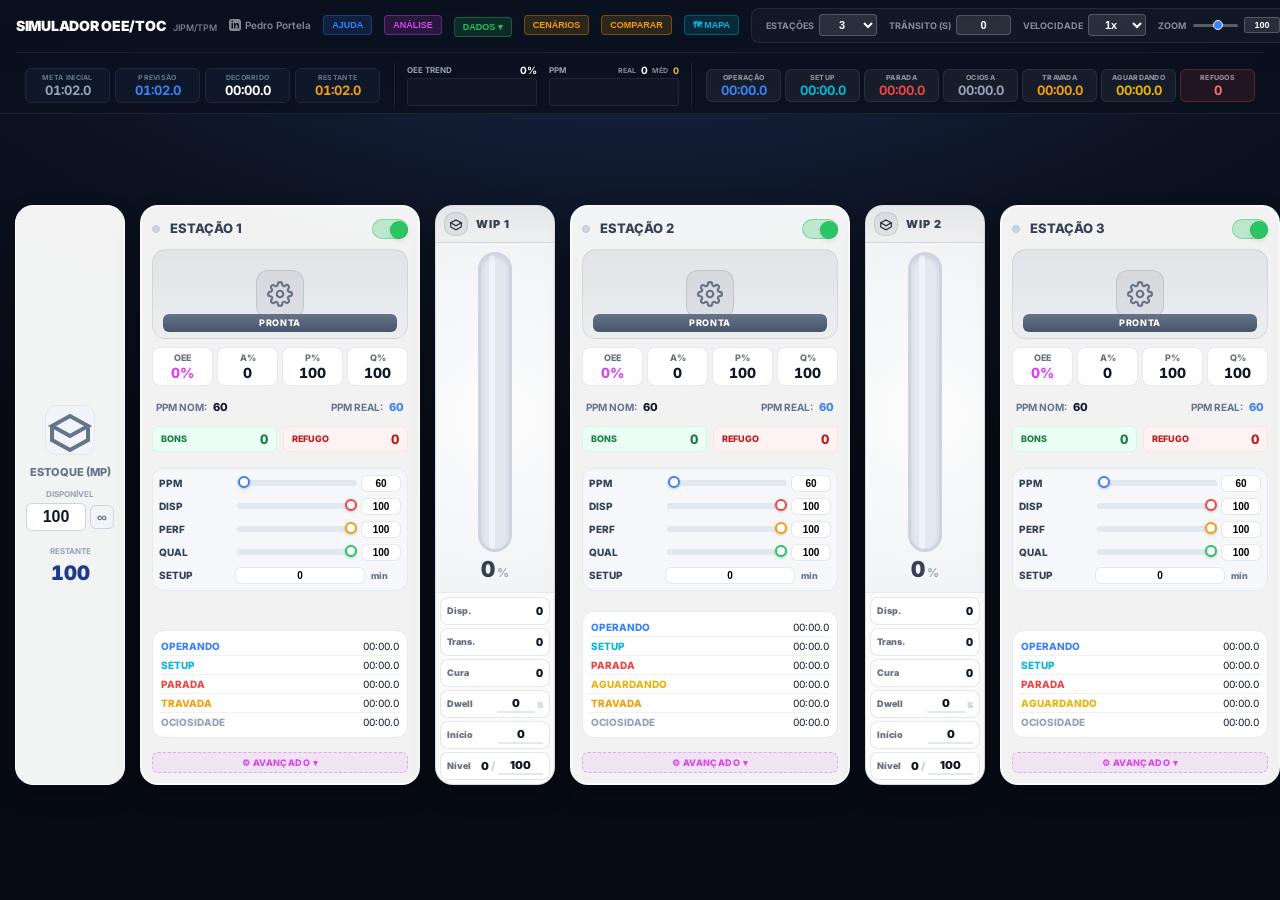
==== commit 4750eaf0: "Bloco 7.1: estoque e meta com modo infinito (∞)" ====
--- a/SIMULADOR - OEE.html
+++ b/SIMULADOR - OEE.html
@@ -360,6 +360,13 @@
         .linear-warn.show { display: block; }
         .linear-warn b { color: #fde68a; }
 
+        /* === Bloco 7.1: botão ∞ para estoque/meta === */
+        .inf-wrap { display: flex; align-items: center; gap: 4px; justify-content: center; }
+        .inf-btn { background: #f1f5f9; border: 1px solid #cbd5e1; color: #64748b; width: 24px; height: 24px; border-radius: 6px; cursor: pointer; font-size: 14px; font-weight: 900; padding: 0; display: grid; place-items: center; transition: all 0.15s; }
+        .inf-btn:hover { background: #e2e8f0; color: #334155; }
+        .inf-btn.on { background: var(--blue); border-color: var(--blue); color: #fff; box-shadow: 0 0 0 2px rgba(59, 130, 246, 0.25); }
+        .lot-input-group input:disabled { background: rgba(59, 130, 246, 0.08); color: var(--blue); font-weight: 900; text-align: center; }
+
         /* === Bloco 4: Cenários e Comparador === */
         .scenario-btn { background: rgba(245, 158, 11, 0.15); border: 1px solid rgba(245, 158, 11, 0.35); color: var(--orange); padding: 4px 8px; border-radius: 4px; font-size: 9px; font-weight: 700; cursor: pointer; transition: all 0.2s; text-transform: uppercase; white-space: nowrap; }
         .scenario-btn:hover { background: var(--orange); color: #1a1209; }
@@ -991,7 +998,8 @@
 }
 
 function fmtTime(sec) {
-    if (!Number.isFinite(sec) || sec < 0) return "00:00.0";
+    if (!Number.isFinite(sec)) return "∞";
+    if (sec < 0) return "00:00.0";
     let total = Math.round(sec * 10) / 10;
     let h = Math.floor(total / 3600);
     let m = Math.floor((total % 3600) / 60);
@@ -1038,7 +1046,7 @@
 let initialWipAtStart = 0;
 let targetAtStart = 0;
 
-let buffers = { raw: { count: 0, stock: 100, target: 60 }, wips: [] };
+let buffers = { raw: { count: 0, stock: 100, target: 60, stockInf: false, targetInf: false }, wips: [] };
 let stats = { good: 0, scrap: 0, scrapByStation: [] };
 const transfers = [];
 let S = [];
@@ -1542,6 +1550,8 @@
         const src = nodeById.get(e.from);
         if (!src) continue;
         if (src.type === 'SOURCE') {
+            // Bloco 7.1: stock ilimitado nunca decrementa
+            if (src.ref.stockInf) return true;
             if (src.ref.count > 0) { src.ref.count--; return true; }
         } else if (src.type === 'BUFFER') {
             if (src.ref.ready > 0) { src.ref.ready--; return true; }
@@ -1612,21 +1622,23 @@
 
     if (i === 0 && !isRework) {
         const target = targetAtStart;
-        const hasStock = buffers.raw.count > 0;
+        const targetInf = !Number.isFinite(target);
+        const hasStock = !!buffers.raw.stockInf || buffers.raw.count > 0;
+        const metReached = !targetInf && stats.good >= target;
 
         if (flushLine && makeToGood) {
-            if (stats.good >= target && !hasStock) return false;
+            if (metReached && !hasStock) return false;
             if (!hasStock) return false;
         }
         else if (flushLine && !makeToGood) {
             if (!hasStock) return false;
         }
         else if (!flushLine && makeToGood) {
-            if (stats.good >= target) return false;
+            if (metReached) return false;
             if (!hasStock) return false;
         }
         else {
-            const maxFromStock = target - initialWipAtStart;
+            const maxFromStock = targetInf ? Infinity : (target - initialWipAtStart);
             if (st.totalCount >= maxFromStock) return false;
             if (!hasStock) return false;
         }
@@ -1741,27 +1753,33 @@
 
 function checkLineFinished() {
     const target = targetAtStart;
-    
-    if (flushLine && makeToGood) { 
-        if (stats.good >= target) return true; 
-        if (buffers.raw.count <= 0 && isLineClear()) return true; 
-        return false; 
-    }
-    
-    if (flushLine && !makeToGood) { 
-        if (buffers.raw.count > 0) return false; 
+    const stockInf = !!buffers.raw.stockInf;
+    const targetInf = !Number.isFinite(target);
+    const stockEmpty = !stockInf && buffers.raw.count <= 0;
+    const metReached = !targetInf && stats.good >= target;
+
+    if (flushLine && makeToGood) {
+        if (metReached) return true;
+        if (stockEmpty && isLineClear()) return true;
+        return false;
+    }
+
+    if (flushLine && !makeToGood) {
+        if (!stockEmpty) return false;
         if (isLineClear()) return true;
-        return false; 
-    }
-    
-    if (!flushLine && makeToGood) { 
-        if (stats.good >= target) return true;
-        if (buffers.raw.count <= 0 && isLineClear()) return true;
-        return false; 
-    }
-    
-    const maxFromStock = target - initialWipAtStart;
-    const station1Done = S[0].totalCount >= maxFromStock || buffers.raw.count <= 0;
+        return false;
+    }
+
+    if (!flushLine && makeToGood) {
+        if (metReached) return true;
+        if (stockEmpty && isLineClear()) return true;
+        return false;
+    }
+
+    // !flushLine && !makeToGood
+    if (targetInf && stockInf) return false; // nunca termina por si próprio
+    const maxFromStock = targetInf ? Infinity : (target - initialWipAtStart);
+    const station1Done = (S[0] && S[0].totalCount >= maxFromStock) || stockEmpty;
     if (!station1Done) return false;
     if (isLineClear()) return true;
     return false;
@@ -1957,6 +1975,7 @@
         count++;
     }
     if (count > 1) latency += (count - 1) * TRANSIT_TIME;
+    if (!Number.isFinite(buffers.raw.target)) return Infinity;
     return latency + Math.max(0, buffers.raw.target - 1) * maxCT + totalSetup;
 }
 
@@ -2008,7 +2027,10 @@
         <div class="label">ESTOQUE (MP)</div>
         <div class="lot-input-group">
             <label>DISPONÍVEL</label>
-            <input id="stockInput" type="number" min="1" max="999999" value="${buffers.raw.stock}" onchange="updateStockFromCard(this.value)">
+            <div class="inf-wrap">
+                <input id="stockInput" type="number" min="1" max="999999" value="${buffers.raw.stock}" onchange="updateStockFromCard(this.value)">
+                <button id="stockInfBtn" type="button" class="inf-btn" onclick="toggleStockInf()" title="Estoque ilimitado">∞</button>
+            </div>
         </div>
         <div class="stock-available-label" style="margin-top:15px">RESTANTE</div>
         <div id="badgeLot">0</div>
@@ -2037,7 +2059,10 @@
         <div class="label" id="endLabel" style="color:#15803d">CONCLUÍDO</div>
         <div class="lot-input-group">
             <label style="color:#15803d">META DE PROD.</label>
-            <input id="targetInput" type="number" min="1" max="999999" value="${buffers.raw.target}" onchange="updateTargetFromCard(this.value)" style="border-color:#86efac; color:#14532d">
+            <div class="inf-wrap">
+                <input id="targetInput" type="number" min="1" max="999999" value="${buffers.raw.target}" onchange="updateTargetFromCard(this.value)" style="border-color:#86efac; color:#14532d">
+                <button id="targetInfBtn" type="button" class="inf-btn" onclick="toggleTargetInf()" title="Sem meta — corre indefinidamente">∞</button>
+            </div>
         </div>
         <div class="checkbox-group">
             <div class="checkbox-lbl" style="color:#15803d">REPOR PERDAS</div>
@@ -2064,13 +2089,37 @@
     updateBottlenecks();
 }
 
-function updateStockFromCard(val) { 
-    const v = Math.max(1, parseInt(val) || 1); buffers.raw.stock = v; 
+function toggleStockInf() {
+    buffers.raw.stockInf = !buffers.raw.stockInf;
+    if (buffers.raw.stockInf) { buffers.raw.count = Infinity; }
+    else if (!running) { buffers.raw.count = buffers.raw.stock; }
+    refreshStockTargetUI();
+    calculateInitialMeta(); render();
+}
+function toggleTargetInf() {
+    buffers.raw.targetInf = !buffers.raw.targetInf;
+    refreshStockTargetUI();
+    calculateInitialMeta(); render();
+}
+function refreshStockTargetUI() {
+    const sInp = document.getElementById('stockInput');
+    const tInp = document.getElementById('targetInput');
+    const sBtn = document.getElementById('stockInfBtn');
+    const tBtn = document.getElementById('targetInfBtn');
+    if (sInp) { sInp.disabled = !!buffers.raw.stockInf; sInp.value = buffers.raw.stockInf ? '∞' : buffers.raw.stock; sInp.type = buffers.raw.stockInf ? 'text' : 'number'; }
+    if (tInp) { tInp.disabled = !!buffers.raw.targetInf; tInp.value = buffers.raw.targetInf ? '∞' : buffers.raw.target; tInp.type = buffers.raw.targetInf ? 'text' : 'number'; }
+    if (sBtn) sBtn.classList.toggle('on', !!buffers.raw.stockInf);
+    if (tBtn) tBtn.classList.toggle('on', !!buffers.raw.targetInf);
+}
+function updateStockFromCard(val) {
+    if (buffers.raw.stockInf) return;
+    const v = Math.max(1, parseInt(val) || 1); buffers.raw.stock = v;
     if (!running) buffers.raw.count = v; calculateInitialMeta(); render(); 
 }
 
-function updateTargetFromCard(val) { 
-    const v = Math.max(1, parseInt(val) || 1); buffers.raw.target = v; calculateInitialMeta(); render(); 
+function updateTargetFromCard(val) {
+    if (buffers.raw.targetInf) return;
+    const v = Math.max(1, parseInt(val) || 1); buffers.raw.target = v; calculateInitialMeta(); render();
 }
 
 function bindDual(rId, nId, cb) {
@@ -2191,7 +2240,7 @@
     document.getElementById('t_elap').textContent = fmtTime(curTime);
     const restante = Math.max(0, previsaoAtual - curTime);
     document.getElementById('t_rem').textContent = fmtTime(restante);
-    document.getElementById('badgeLot').textContent = buffers.raw.count;
+    document.getElementById('badgeLot').textContent = Number.isFinite(buffers.raw.count) ? buffers.raw.count : '∞';
     const finalGood = stats.good;
     document.getElementById('finalGoodCount').textContent = finalGood;
     
@@ -2278,7 +2327,8 @@
     else { TRANSIT_TIME = parseInt(document.getElementById('transitTimeInput')?.value) || 0; timeScale = parseInt(document.getElementById('speedSelect')?.value) || 1; makeToGood = false; flushLine = false; }
     
     document.getElementById('transitTimeInput').value = TRANSIT_TIME; document.getElementById('speedSelect').value = timeScale; document.getElementById('chkFlushLine').checked = flushLine;
-    buffers.raw.stock = stockVal; buffers.raw.target = targetVal; buffers.raw.count = stockVal;
+    buffers.raw.stock = stockVal; buffers.raw.target = buffers.raw.targetInf ? Infinity : targetVal;
+    buffers.raw.count = buffers.raw.stockInf ? Infinity : stockVal;
     
     stats = { good: 0, scrap: 0, scrapByStation: Array(STATION_COUNT).fill(0) }; transfers.length = 0;
     S = []; buffers.wips = [];
@@ -2307,9 +2357,10 @@
     if (typeof syncLinearView === 'function') syncLinearView();
 
     buildDOM();
-    
+    refreshStockTargetUI(); // Bloco 7.1: aplica estado ∞ se persistente
+
     if (keep && saved) { for (let i = 0; i < STATION_COUNT - 1; i++) { const initEl = document.getElementById(`wipInitInput_${i}`), maxEl = document.getElementById(`wipMaxInput_${i}`); if (initEl) initEl.value = saved.wI[i]; if (maxEl) maxEl.value = saved.wM[i]; } }
-    
+
     document.getElementById('chkFlushLine').onchange = e => { flushLine = e.target.checked; };
     calculateInitialMeta(); render();
     document.getElementById('btnStart').innerHTML = '<span>▶</span> INICIAR';
@@ -3220,6 +3271,8 @@
         transit: TRANSIT_TIME,
         stock: buffers.raw.stock,
         target: buffers.raw.target,
+        stockInf: !!buffers.raw.stockInf,
+        targetInf: !!buffers.raw.targetInf,
         timeScale,
         flushLine,
         makeToGood,
@@ -3268,7 +3321,10 @@
 
     buffers.raw.stock = parseInt(cfg.stock) || 100;
     buffers.raw.target = parseInt(cfg.target) || 60;
-    buffers.raw.count = buffers.raw.stock;
+    buffers.raw.stockInf = !!cfg.stockInf;
+    buffers.raw.targetInf = !!cfg.targetInf;
+    buffers.raw.count = buffers.raw.stockInf ? Infinity : buffers.raw.stock;
+    if (buffers.raw.targetInf) buffers.raw.target = Infinity;
 
     S = [];
     for (let i = 0; i < STATION_COUNT; i++) {
@@ -3319,6 +3375,7 @@
 
     buildDOM();
     if (typeof syncLinearView === 'function') syncLinearView();
+    refreshStockTargetUI();
     calculateInitialMeta();
     render();
     document.getElementById('btnStart').innerHTML = '<span>▶</span> INICIAR';
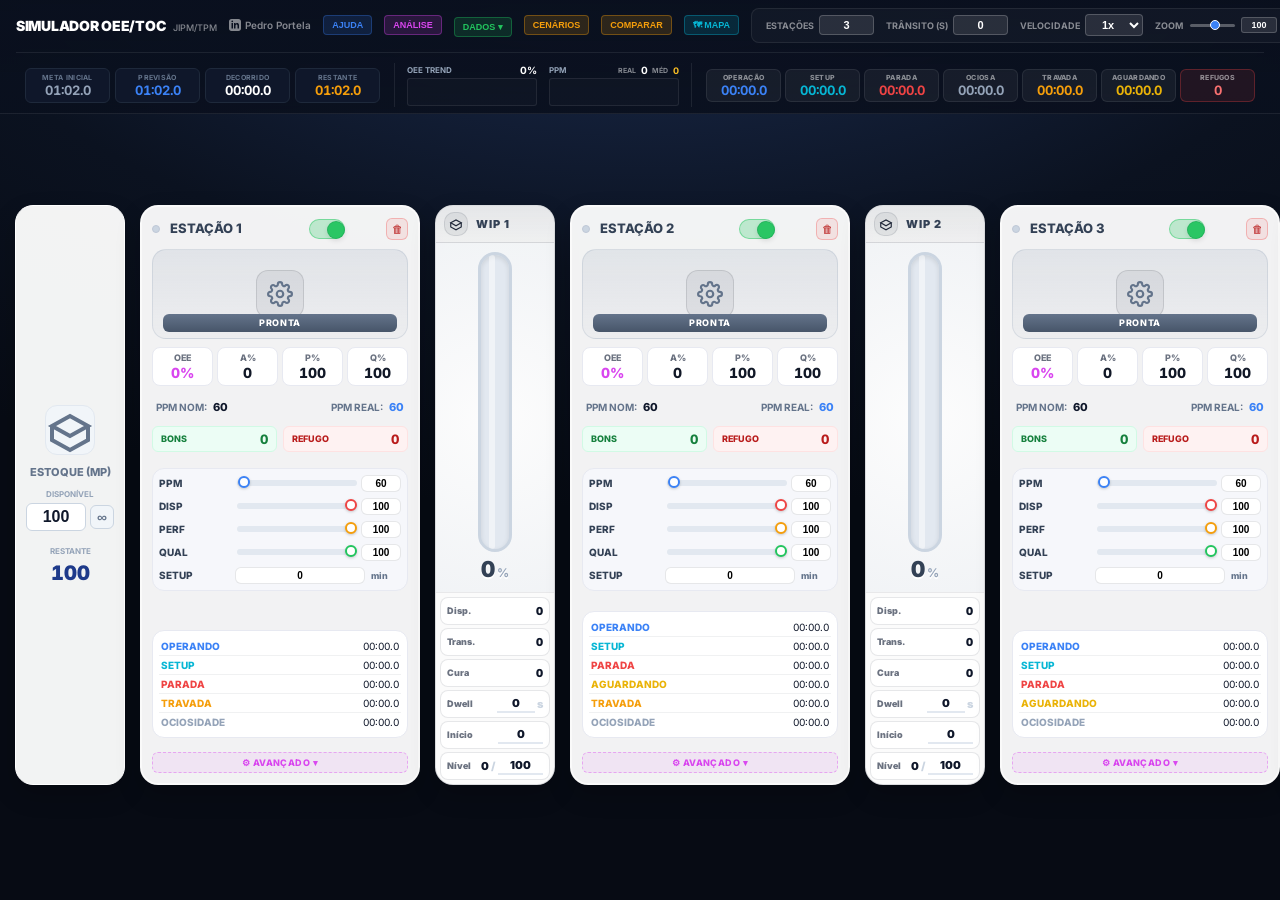
==== commit 33d3230d: "Bloco 7.3: até 99 estações + botão apagar no card linear" ====
--- a/SIMULADOR - OEE.html
+++ b/SIMULADOR - OEE.html
@@ -367,6 +367,21 @@
         .inf-btn.on { background: var(--blue); border-color: var(--blue); color: #fff; box-shadow: 0 0 0 2px rgba(59, 130, 246, 0.25); }
         .lot-input-group input:disabled { background: rgba(59, 130, 246, 0.08); color: var(--blue); font-weight: 900; text-align: center; }
 
+        /* === Bloco 7.2: popover de edge + cursor === */
+        .map-edge-hit { cursor: pointer; }
+        .map-edge { pointer-events: none; transition: stroke 0.15s; }
+        .map-edge-hit:hover + .map-edge { stroke: var(--cyan); stroke-width: 3; }
+        .edge-popover { position: fixed; z-index: 200; background: #0f172a; border: 1px solid rgba(255,255,255,0.15); border-radius: 8px; padding: 8px; box-shadow: 0 10px 30px rgba(0,0,0,0.5); transform: translate(-50%, -100%); display: flex; flex-direction: column; gap: 4px; min-width: 160px; }
+        .edge-popover-title { font-size: 10px; color: var(--gray); padding: 2px 4px 4px; border-bottom: 1px solid rgba(255,255,255,0.08); margin-bottom: 2px; }
+        .edge-popover button { background: rgba(255,255,255,0.05); border: 1px solid rgba(255,255,255,0.1); color: #e2e8f0; padding: 5px 10px; border-radius: 5px; font-size: 11px; font-weight: 600; cursor: pointer; text-align: left; }
+        .edge-popover button:hover { background: rgba(6,182,212,0.2); border-color: var(--cyan); }
+        .edge-popover button.danger { background: rgba(239,68,68,0.15); border-color: rgba(239,68,68,0.3); color: #fca5a5; }
+        .edge-popover button.danger:hover { background: rgba(239,68,68,0.4); color: #fff; }
+
+        /* === Bloco 7.3: botão apagar no card linear === */
+        .station-delete { background: rgba(239, 68, 68, 0.1); border: 1px solid rgba(239, 68, 68, 0.3); color: #b91c1c; width: 22px; height: 22px; border-radius: 6px; cursor: pointer; font-size: 11px; padding: 0; display: grid; place-items: center; transition: all 0.15s; }
+        .station-delete:hover { background: var(--red); color: #fff; border-color: var(--red); }
+
         /* === Bloco 4: Cenários e Comparador === */
         .scenario-btn { background: rgba(245, 158, 11, 0.15); border: 1px solid rgba(245, 158, 11, 0.35); color: var(--orange); padding: 4px 8px; border-radius: 4px; font-size: 9px; font-weight: 700; cursor: pointer; transition: all 0.2s; text-transform: uppercase; white-space: nowrap; }
         .scenario-btn:hover { background: var(--orange); color: #1a1209; }
@@ -432,9 +447,7 @@
         <div class="center-configs">
             <div class="cfg">
                 <span class="cfg-lbl">ESTAÇÕES</span>
-                <select id="stationsSelect" class="cfg-input">
-                    <option value="2">2</option><option value="3" selected>3</option><option value="4">4</option><option value="5">5</option><option value="6">6</option><option value="7">7</option><option value="8">8</option>
-                </select>
+                <input id="stationsSelect" class="cfg-input" type="number" min="1" max="99" value="3" title="Quantidade de estações (1-99)">
             </div>
             <div class="cfg">
                 <span class="cfg-lbl">TRÂNSITO (s)</span>
@@ -2041,7 +2054,7 @@
         const isLast = i === STATION_COUNT - 1, st = S[i];
         const stEl = document.createElement('div'); 
         stEl.className = 'station'; stEl.id = `st${i}`;
-        stEl.innerHTML = `<div class="stationHead"><div class="stationTitle"><span class="dot"></span><input class="station-name-input" type="text" value="${st.name}" onchange="S[${i}].name=this.value"></div><div class="bottleneck-badge">GARGALO</div><div class="toggle on" id="toggle_${i}"></div></div><div class="visual" id="stationVisual_${i}"><div class="machineIcon" id="icon_${i}">${SVG_GEAR}</div><div class="statusPill gray" id="status_${i}">PRONTA</div></div><div class="kpiRow"><div class="kbox"><div class="klabel">OEE</div><div class="kval" id="oee_${i}">0%</div></div><div class="kbox"><div class="klabel">A%</div><div class="kval small" id="A_${i}">100</div></div><div class="kbox"><div class="klabel">P%</div><div class="kval small" id="P_${i}">100</div></div><div class="kbox"><div class="klabel">Q%</div><div class="kval small" id="Q_${i}">100</div></div></div><div class="info-header"><div>PPM NOM: <b id="ppmNomShow_${i}">${st.ppmNom}</b></div><div>PPM REAL: <b id="ppmRealShow_${i}" class="blue">${Math.round(ppmReal(st))}</b></div></div><div class="info-cards"><div class="card-stat green"><span>BONS</span><b id="good_${i}">0</b></div><div class="card-stat red"><span>REFUGO</span><b id="refugo_${i}">0</b></div></div><div class="sliders"><div class="srow nom"><div class="name">PPM</div><input id="ppmR_${i}" type="range" min="1" max="9999" value="${st.ppmNom}"><input id="ppmN_${i}" type="number" min="1" max="9999" value="${st.ppmNom}"></div><div class="srow a"><div class="name">DISP</div><input id="aR_${i}" type="range" min="0" max="100" value="${st.Aset*100}"><input id="aN_${i}" type="number" min="0" max="100" value="${st.Aset*100}"></div><div class="srow p"><div class="name">PERF</div><input id="pR_${i}" type="range" min="0" max="100" value="${st.Pset*100}"><input id="pN_${i}" type="number" min="0" max="100" value="${st.Pset*100}"></div><div class="srow q"><div class="name">QUAL</div><input id="qR_${i}" type="range" min="0" max="100" value="${st.Qset*100}"><input id="qN_${i}" type="number" min="0" max="100" value="${st.Qset*100}"></div><div class="srow setup-row"><div class="name">SETUP</div><input id="setupInp_${i}" type="number" step="0.1" min="0" value="${st.setupConfig}"><span style="font-size:9px;font-weight:800;color:#64748b;">min</span></div></div><div class="times"><div class="trow"><span class="tname op">OPERANDO</span><span id="tRun_${i}">00:00.0</span></div><div class="trow"><span class="tname setup">SETUP</span><span id="tSetup_${i}">00:00.0</span></div><div class="trow"><span class="tname down">PARADA</span><span id="tDown_${i}">00:00.0</span></div><div class="trow" style="${i===0?'display:none':''}"><span class="tname wait">AGUARDANDO</span><span id="tWait_${i}">00:00.0</span></div><div class="trow" style="${isLast?'display:none':''}"><span class="tname block">TRAVADA</span><span id="tBlock_${i}">00:00.0</span></div><div class="trow"><span class="tname idle">OCIOSIDADE</span><span id="tIdle_${i}">00:00.0</span></div></div><div class="adv-toggle" onclick="document.getElementById('adv_${i}').classList.toggle('open')">⚙ Avançado ▾</div><div class="adv-panel" id="adv_${i}"><div class="adv-row"><span class="nm">Lote</span><input id="batchInp_${i}" type="number" min="0" max="9999" value="${st.batchSize}"><span class="un">pç</span></div><div class="adv-row"><span class="nm">MTBF</span><input id="mtbfInp_${i}" type="number" min="0" max="9999" step="0.5" value="${st.mtbfMin}"><span class="un">min</span></div><div class="adv-row"><span class="nm">MTTR</span><input id="mttrInp_${i}" type="number" min="0" max="9999" step="0.5" value="${st.mttrMin}"><span class="un">min</span></div><div class="adv-row"><span class="nm">Aprendiz.</span><input id="learnInp_${i}" type="number" min="0" max="9999" value="${st.learningPieces}"><span class="un">pç</span></div><div class="adv-row"><span class="nm">P inicial</span><input id="learnStartInp_${i}" type="number" min="0" max="100" step="5" value="${Math.round(st.learningStart*100)}"><span class="un">%</span></div><div class="adv-row chk"><span class="nm">Rework loop</span><input id="reworkChk_${i}" type="checkbox" ${st.reworkEnabled?'checked':''}></div><div class="adv-counters"><span>Falhas: <b id="advFails_${i}">0</b></span><span>Setups: <b id="advSetups_${i}">0</b></span><span>Rework: <b id="advRework_${i}">0</b></span></div></div>`;
+        stEl.innerHTML = `<div class="stationHead"><div class="stationTitle"><span class="dot"></span><input class="station-name-input" type="text" value="${st.name}" onchange="S[${i}].name=this.value"></div><div class="bottleneck-badge">GARGALO</div><div class="toggle on" id="toggle_${i}"></div><button class="station-delete" title="Apagar estação" onclick="deleteStationByIdx(${i})">🗑</button></div><div class="visual" id="stationVisual_${i}"><div class="machineIcon" id="icon_${i}">${SVG_GEAR}</div><div class="statusPill gray" id="status_${i}">PRONTA</div></div><div class="kpiRow"><div class="kbox"><div class="klabel">OEE</div><div class="kval" id="oee_${i}">0%</div></div><div class="kbox"><div class="klabel">A%</div><div class="kval small" id="A_${i}">100</div></div><div class="kbox"><div class="klabel">P%</div><div class="kval small" id="P_${i}">100</div></div><div class="kbox"><div class="klabel">Q%</div><div class="kval small" id="Q_${i}">100</div></div></div><div class="info-header"><div>PPM NOM: <b id="ppmNomShow_${i}">${st.ppmNom}</b></div><div>PPM REAL: <b id="ppmRealShow_${i}" class="blue">${Math.round(ppmReal(st))}</b></div></div><div class="info-cards"><div class="card-stat green"><span>BONS</span><b id="good_${i}">0</b></div><div class="card-stat red"><span>REFUGO</span><b id="refugo_${i}">0</b></div></div><div class="sliders"><div class="srow nom"><div class="name">PPM</div><input id="ppmR_${i}" type="range" min="1" max="9999" value="${st.ppmNom}"><input id="ppmN_${i}" type="number" min="1" max="9999" value="${st.ppmNom}"></div><div class="srow a"><div class="name">DISP</div><input id="aR_${i}" type="range" min="0" max="100" value="${st.Aset*100}"><input id="aN_${i}" type="number" min="0" max="100" value="${st.Aset*100}"></div><div class="srow p"><div class="name">PERF</div><input id="pR_${i}" type="range" min="0" max="100" value="${st.Pset*100}"><input id="pN_${i}" type="number" min="0" max="100" value="${st.Pset*100}"></div><div class="srow q"><div class="name">QUAL</div><input id="qR_${i}" type="range" min="0" max="100" value="${st.Qset*100}"><input id="qN_${i}" type="number" min="0" max="100" value="${st.Qset*100}"></div><div class="srow setup-row"><div class="name">SETUP</div><input id="setupInp_${i}" type="number" step="0.1" min="0" value="${st.setupConfig}"><span style="font-size:9px;font-weight:800;color:#64748b;">min</span></div></div><div class="times"><div class="trow"><span class="tname op">OPERANDO</span><span id="tRun_${i}">00:00.0</span></div><div class="trow"><span class="tname setup">SETUP</span><span id="tSetup_${i}">00:00.0</span></div><div class="trow"><span class="tname down">PARADA</span><span id="tDown_${i}">00:00.0</span></div><div class="trow" style="${i===0?'display:none':''}"><span class="tname wait">AGUARDANDO</span><span id="tWait_${i}">00:00.0</span></div><div class="trow" style="${isLast?'display:none':''}"><span class="tname block">TRAVADA</span><span id="tBlock_${i}">00:00.0</span></div><div class="trow"><span class="tname idle">OCIOSIDADE</span><span id="tIdle_${i}">00:00.0</span></div></div><div class="adv-toggle" onclick="document.getElementById('adv_${i}').classList.toggle('open')">⚙ Avançado ▾</div><div class="adv-panel" id="adv_${i}"><div class="adv-row"><span class="nm">Lote</span><input id="batchInp_${i}" type="number" min="0" max="9999" value="${st.batchSize}"><span class="un">pç</span></div><div class="adv-row"><span class="nm">MTBF</span><input id="mtbfInp_${i}" type="number" min="0" max="9999" step="0.5" value="${st.mtbfMin}"><span class="un">min</span></div><div class="adv-row"><span class="nm">MTTR</span><input id="mttrInp_${i}" type="number" min="0" max="9999" step="0.5" value="${st.mttrMin}"><span class="un">min</span></div><div class="adv-row"><span class="nm">Aprendiz.</span><input id="learnInp_${i}" type="number" min="0" max="9999" value="${st.learningPieces}"><span class="un">pç</span></div><div class="adv-row"><span class="nm">P inicial</span><input id="learnStartInp_${i}" type="number" min="0" max="100" step="5" value="${Math.round(st.learningStart*100)}"><span class="un">%</span></div><div class="adv-row chk"><span class="nm">Rework loop</span><input id="reworkChk_${i}" type="checkbox" ${st.reworkEnabled?'checked':''}></div><div class="adv-counters"><span>Falhas: <b id="advFails_${i}">0</b></span><span>Setups: <b id="advSetups_${i}">0</b></span><span>Rework: <b id="advRework_${i}">0</b></span></div></div>`;
         board.appendChild(stEl); setupStationBinds(i);
         document.getElementById(`toggle_${i}`).classList.toggle('on', st.enabled);
         
@@ -2468,24 +2481,36 @@
     svg.addEventListener('pointerdown', ev => {
         const nodeG = ev.target.closest('.map-node-g');
         if (nodeG) {
-            // Bloco 6.5: drag de nó (em modo idle) ou click-handler (outros modos)
             const id = nodeG.dataset.id;
-            if (editorMode === 'idle') {
-                const n = nodeById.get(id);
-                if (!n) return;
-                const p = svgPointFromEvent(ev);
-                nodeDrag = { nodeId: id, startX: p.x, startY: p.y, origX: n.x, origY: n.y, moved: false };
-                svg.setPointerCapture(ev.pointerId);
+            // Bloco 7.2: em modos não-idle, dispara handler imediato; em idle inicia drag
+            if (editorMode !== 'idle') {
+                handleNodeClick(id);
                 ev.stopPropagation();
+                return;
             }
+            const n = nodeById.get(id);
+            if (!n) return;
+            const p = svgPointFromEvent(ev);
+            nodeDrag = { nodeId: id, startX: p.x, startY: p.y, origX: n.x, origY: n.y, moved: false };
+            svg.setPointerCapture(ev.pointerId);
+            ev.stopPropagation();
+            return;
+        }
+        const edgeHit = ev.target.closest('.map-edge-hit');
+        if (edgeHit) {
+            handleEdgeClick(edgeHit.dataset.edgeId, ev);
+            ev.stopPropagation();
             return;
         }
         const edgeP = ev.target.closest('.map-edge');
         if (edgeP) {
             const m = edgeP.id.match(/^path_(.+)$/);
-            if (m) handleEdgeClick(m[1]);
+            if (m) handleEdgeClick(m[1], ev);
+            ev.stopPropagation();
             return;
         }
+        // fora de nó/edge → pan ou fecha selecção
+        if (selectedNodeId) { selectNode(null); }
         mapDrag = { startX: ev.clientX, startY: ev.clientY, vbX: mapViewBox.x, vbY: mapViewBox.y };
         svg.setPointerCapture(ev.pointerId);
     });
@@ -2553,12 +2578,16 @@
     return { x: minX - 40, y: minY - 40, w: (maxX - minX) + 80, h: (maxY - minY) + 80 };
 }
 
-function edgePath(srcNode, dstNode) {
-    // Bezier horizontal: parte do meio-direito do src ao meio-esquerdo do dst
+function edgePath(srcNode, dstNode, style) {
+    // Bloco 7.6: suporte a estilo 'L' (ortogonal) além do Bezier default
     const x1 = srcNode.x + NODE_W;
     const y1 = srcNode.y + NODE_H / 2;
     const x2 = dstNode.x;
     const y2 = dstNode.y + NODE_H / 2;
+    if (style === 'L') {
+        const midX = (x1 + x2) / 2;
+        return `M${x1},${y1} L${midX},${y1} L${midX},${y2} L${x2},${y2}`;
+    }
     const dx = Math.max(40, (x2 - x1) * 0.5);
     return `M${x1},${y1} C${x1 + dx},${y1} ${x2 - dx},${y2} ${x2},${y2}`;
 }
@@ -2601,8 +2630,10 @@
     for (const e of edges) {
         const src = nodeById.get(e.from), dst = nodeById.get(e.to);
         if (!src || !dst) continue;
-        const d = edgePath(src, dst);
+        const d = edgePath(src, dst, e.style);
         const isActive = src.type === 'STATION' && src.ref.state === 'processing';
+        // hitbox transparente largo para facilitar clique
+        svgE += `<path class="map-edge-hit" d="${d}" data-edge-id="${e.id}" fill="none" stroke="transparent" stroke-width="14" pointer-events="stroke"/>`;
         svgE += `<path id="path_${e.id}" class="map-edge ${isActive ? 'active' : ''}" d="${d}" marker-end="url(#arrowMap)"/>`;
     }
     gEdges.innerHTML = svgE;
@@ -2705,8 +2736,14 @@
     } else if (n.type === 'SINK') {
         html += `<small style="opacity:0.7;">Nó terminal — coleciona peças boas.</small>`;
     }
-    html += `<div class="row-actions">`;
-    if (n.type === 'BUFFER') html += `<button class="danger" onclick="deleteNode('${n.id}')">Apagar nó</button>`;
+    html += `<div class="row-actions" style="flex-wrap:wrap;">`;
+    html += `<button onclick="startConnectFromNode('${n.id}')" title="Cria edge para outro nó">🔗 Conectar a…</button>`;
+    if (n.type === 'STATION') html += `<button onclick="splitStation('${n.id}')" title="Cria estação paralela com mesmos parâmetros">🪓 Dividir</button>`;
+    if (n.type !== 'SOURCE' || nodes.filter(x => x.type === 'SOURCE').length > 1) {
+        if (n.type !== 'SINK' || nodes.filter(x => x.type === 'SINK').length > 1) {
+            html += `<button class="danger" onclick="deleteNode('${n.id}')">🗑 Apagar</button>`;
+        }
+    }
     html += `<button onclick="selectNode(null)">Fechar</button></div>`;
     panel.innerHTML = html;
     panel.classList.add('open');
@@ -2759,18 +2796,125 @@
 function deleteNode(nodeId) {
     const n = nodeById.get(nodeId);
     if (!n) return;
-    if (n.type !== 'BUFFER') { showToast('Apenas nós BUFFER podem ser apagados aqui.', true); return; }
+    // Validações
+    if (n.type === 'SOURCE') {
+        const sources = nodes.filter(x => x.type === 'SOURCE');
+        if (sources.length <= 1) return showToast('A linha precisa de pelo menos 1 SOURCE.', true);
+    }
+    if (n.type === 'SINK') {
+        const sinks = nodes.filter(x => x.type === 'SINK');
+        if (sinks.length <= 1) return showToast('A linha precisa de pelo menos 1 SINK.', true);
+    }
+    if (n.type === 'STATION') {
+        if (running) return showToast('Pause a simulação para apagar uma estação.', true);
+        if (!confirm(`Apagar a estação "${n.name}" e todas as suas conexões?`)) return;
+        // Remove da lista S[] preservando a ordem
+        const idx = S.indexOf(n.ref);
+        if (idx >= 0) {
+            S.splice(idx, 1);
+            STATION_COUNT = S.length;
+            if (stats.scrapByStation) stats.scrapByStation.splice(idx, 1);
+            // Reindexa IDs dos nós STATION restantes (mantém invariante stn{i} ↔ S[i])
+            reindexStationNodes();
+        }
+    }
     nodes = nodes.filter(x => x.id !== nodeId);
     edges = edges.filter(e => e.from !== nodeId && e.to !== nodeId);
     rebuildNodeIndex();
     if (selectedNodeId === nodeId) { selectedNodeId = null; updatePropsPanel(); }
     syncLinearView();
+    updateBottlenecks(); calculateInitialMeta();
     renderMap();
+    if (n.type === 'STATION') buildDOM(); // reconstruir cards lineares
+    showToast(`${n.type === 'STATION' ? 'Estação' : n.type === 'BUFFER' ? 'Buffer' : n.type} apagado(a)`);
+}
+
+// Bloco 7.3: apaga estação a partir do card linear (wrapper de deleteNode)
+function deleteStationByIdx(idx) {
+    if (idx < 0 || idx >= S.length) return;
+    const stnId = `stn${idx}`;
+    deleteNode(stnId);
+    document.getElementById('stationsSelect').value = S.length;
+}
+
+// Bloco 7.2: re-mapeia IDs dos nós STATION para acompanhar nova ordem em S[]
+function reindexStationNodes() {
+    const idMap = new Map(); // antigoId → novoId
+    let counter = 0;
+    for (const n of nodes) {
+        if (n.type === 'STATION') {
+            const newId = `stn${counter++}`;
+            if (newId !== n.id) idMap.set(n.id, newId);
+            n.id = newId;
+        }
+    }
+    // Atualiza edges
+    for (const e of edges) {
+        if (idMap.has(e.from)) e.from = idMap.get(e.from);
+        if (idMap.has(e.to)) e.to = idMap.get(e.to);
+    }
+    if (idMap.has(selectedNodeId)) selectedNodeId = idMap.get(selectedNodeId);
+    rebuildNodeIndex();
+}
+
+// Bloco 7.2: "Dividir" — clona a estação atual numa paralela e re-roteia upstream/downstream
+// para que ambas processem em paralelo com shortest-queue.
+function splitStation(nodeId) {
+    const n = nodeById.get(nodeId);
+    if (!n || n.type !== 'STATION') return;
+    if (S.length >= 99) return showToast('Limite atingido (99 estações)', true);
+    if (running) return showToast('Pause a simulação para dividir uma estação.', true);
+
+    const origIdx = S.indexOf(n.ref);
+    const clone = stationTemplate(S.length);
+    // copia parâmetros do original
+    Object.assign(clone, {
+        name: n.ref.name + ' (cópia)',
+        ppmNom: n.ref.ppmNom, Aset: n.ref.Aset, Pset: n.ref.Pset, Qset: n.ref.Qset,
+        setupConfig: n.ref.setupConfig, batchSize: n.ref.batchSize,
+        mtbfMin: n.ref.mtbfMin, mttrMin: n.ref.mttrMin,
+        learningPieces: n.ref.learningPieces, learningStart: n.ref.learningStart,
+        reworkEnabled: n.ref.reworkEnabled
+    });
+    S.push(clone);
+    if (stats.scrapByStation) stats.scrapByStation.push(0);
+    STATION_COUNT = S.length;
+    const newId = `stn${S.length - 1}`;
+    nodes.push({
+        id: newId, type: 'STATION',
+        x: n.x, y: n.y + NODE_H + 30, // posiciona logo abaixo
+        name: clone.name, ref: clone
+    });
+    rebuildNodeIndex();
+    // Replica edges de entrada/saída do nó original para o clone
+    const ups = upstreamOf(nodeId);
+    const downs = downstreamOf(nodeId);
+    for (const e of ups) {
+        edges.push({ id: `e_${nextEdgeId++}`, from: e.from, to: newId, transit: e.transit || 0 });
+    }
+    for (const e of downs) {
+        edges.push({ id: `e_${nextEdgeId++}`, from: newId, to: e.to, transit: e.transit || 0 });
+    }
+    syncLinearView();
+    buildDOM();
+    updateBottlenecks(); calculateInitialMeta(); renderMap();
+    showToast(`Estação dividida — agora há 2 paralelas (${clone.name})`);
 }
 
 function deleteEdge(edgeId) {
     edges = edges.filter(e => e.id !== edgeId);
     syncLinearView();
+    renderMap();
+}
+
+function startConnectFromNode(nodeId) {
+    connectSrcId = nodeId;
+    editorMode = 'connecting';
+    for (const b of ['connect', 'delete']) {
+        const el = document.getElementById(`btnMode-${b}`);
+        if (el) el.classList.toggle('mode-on', b === 'connect');
+    }
+    showToast('Agora clique no nó de destino (ESC cancela)');
     renderMap();
 }
 
@@ -2783,6 +2927,7 @@
     if (dst.type === 'SOURCE') return showToast('SOURCE não tem entradas', true);
     edges.push({ id: `e_${nextEdgeId++}`, from: fromId, to: toId, transit: TRANSIT_TIME });
     syncLinearView();
+    setEditorMode('idle'); // volta a idle após criar
     renderMap();
     showToast(`Conectado: ${src.name} → ${dst.name}`);
 }
@@ -2869,8 +3014,43 @@
     selectNode(nodeId);
 }
 
-function handleEdgeClick(edgeId) {
-    if (editorMode === 'deleting') deleteEdge(edgeId);
+function handleEdgeClick(edgeId, ev) {
+    if (editorMode === 'deleting') { deleteEdge(edgeId); return; }
+    // Bloco 7.2: em qualquer modo, mostra popover na posição com botão apagar
+    showEdgePopover(edgeId, ev);
+}
+
+function showEdgePopover(edgeId, ev) {
+    const e = edges.find(x => x.id === edgeId); if (!e) return;
+    const src = nodeById.get(e.from), dst = nodeById.get(e.to);
+    if (!src || !dst) return;
+    // Remove popover anterior
+    document.querySelectorAll('.edge-popover').forEach(el => el.remove());
+    const pop = document.createElement('div');
+    pop.className = 'edge-popover';
+    const styleNext = (e.style === 'L') ? 'Bezier' : 'L';
+    pop.innerHTML = `
+        <div class="edge-popover-title">${src.name} → ${dst.name}</div>
+        <button onclick="toggleEdgeStyle('${edgeId}')" title="Alterna entre Bezier curvo e L ortogonal">⤳ ${styleNext}</button>
+        <button class="danger" onclick="deleteEdge('${edgeId}'); document.querySelectorAll('.edge-popover').forEach(el=>el.remove());">🗑 Apagar</button>
+    `;
+    const left = ev ? ev.clientX : (window.innerWidth / 2);
+    const top = ev ? ev.clientY : (window.innerHeight / 2);
+    pop.style.left = `${left}px`;
+    pop.style.top = `${top}px`;
+    document.body.appendChild(pop);
+    // Fecha ao clicar fora
+    setTimeout(() => {
+        const close = e2 => { if (!e2.target.closest('.edge-popover')) { pop.remove(); document.removeEventListener('pointerdown', close); } };
+        document.addEventListener('pointerdown', close);
+    }, 50);
+}
+
+function toggleEdgeStyle(edgeId) {
+    const e = edges.find(x => x.id === edgeId); if (!e) return;
+    e.style = (e.style === 'L') ? 'Bezier' : 'L';
+    document.querySelectorAll('.edge-popover').forEach(el => el.remove());
+    renderMap();
 }
 
 // Anima uma peça ao longo do path SVG da edge (Bloco 6.4).
@@ -3304,7 +3484,7 @@
 function applyConfig(cfg) {
     if (!cfg || typeof cfg !== 'object') throw new Error('Configuração inválida');
     if (cfg.stationCount && cfg.stationCount !== STATION_COUNT) {
-        STATION_COUNT = clamp(parseInt(cfg.stationCount) || 3, 2, 8);
+        STATION_COUNT = clamp(parseInt(cfg.stationCount) || 3, 1, 99);
         document.getElementById('stationsSelect').value = STATION_COUNT;
     }
     TRANSIT_TIME = Math.max(0, parseInt(cfg.transit) || 0);
@@ -3585,7 +3765,7 @@
 }
 
 window.onload = function() {
-    document.getElementById('stationsSelect').onchange = e => { STATION_COUNT = Number(e.target.value); reset(); };
+    document.getElementById('stationsSelect').onchange = e => { STATION_COUNT = Math.max(1, Math.min(99, parseInt(e.target.value) || 3)); e.target.value = STATION_COUNT; reset(); };
     document.getElementById('transitTimeInput').oninput = e => { TRANSIT_TIME = Math.max(0, parseInt(e.target.value) || 0); calculateInitialMeta(); render(); };
     document.getElementById('speedSelect').onchange = e => { timeScale = parseInt(e.target.value) || 1; };
     const zSlider = document.getElementById('zoomSlider'), zInput = document.getElementById('zoomInput'), board = document.getElementById('board');
@@ -3608,6 +3788,12 @@
     });
     document.getElementById('chkTheme').onchange = e => { document.body.classList.toggle('light-mode', e.target.checked); };
     initMapInteractions(); // Bloco 6.4: pan/zoom do MAPA
+    // Bloco 7.2: ESC sai de modos do MAPA
+    document.addEventListener('keydown', e => {
+        if (e.key === 'Escape' && mapOpen && editorMode !== 'idle') {
+            setEditorMode('idle'); showToast('Modo cancelado');
+        }
+    });
     reset();
     let last = performance.now();
     function loop(now) { 
